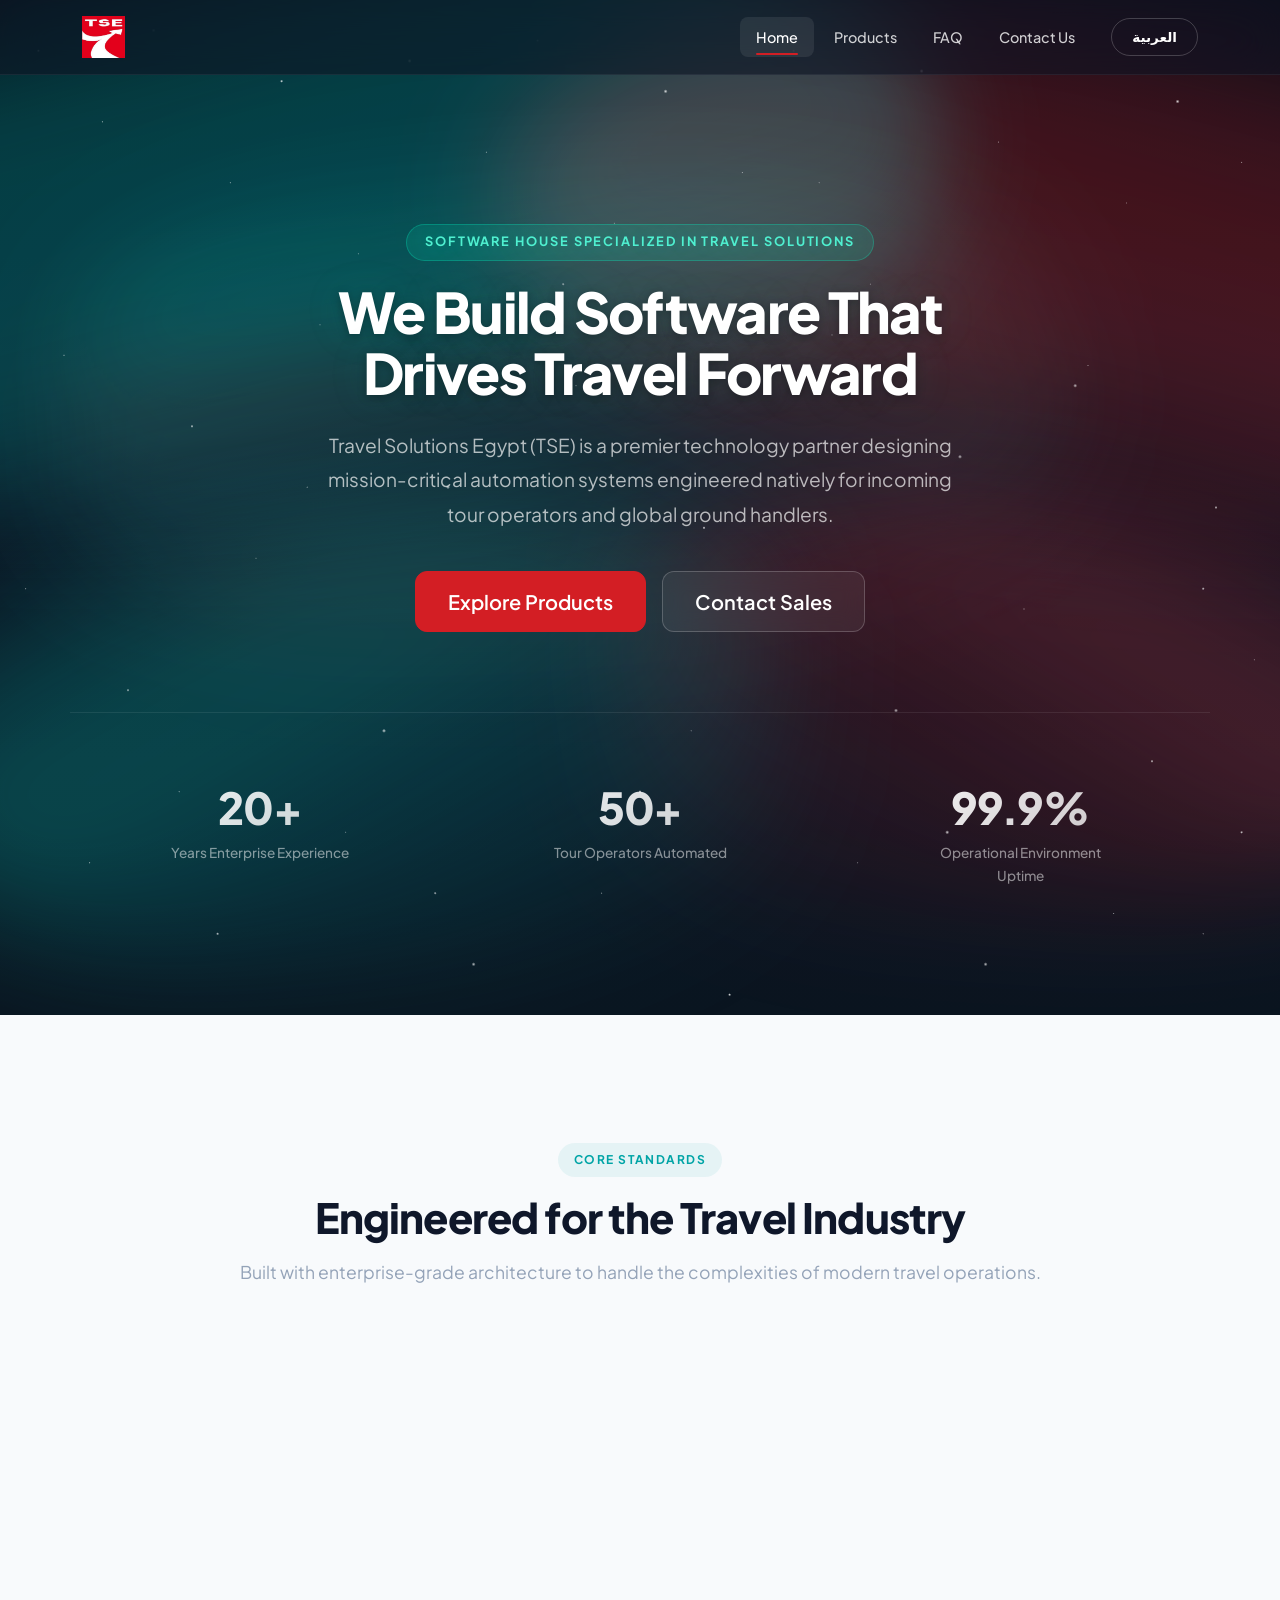
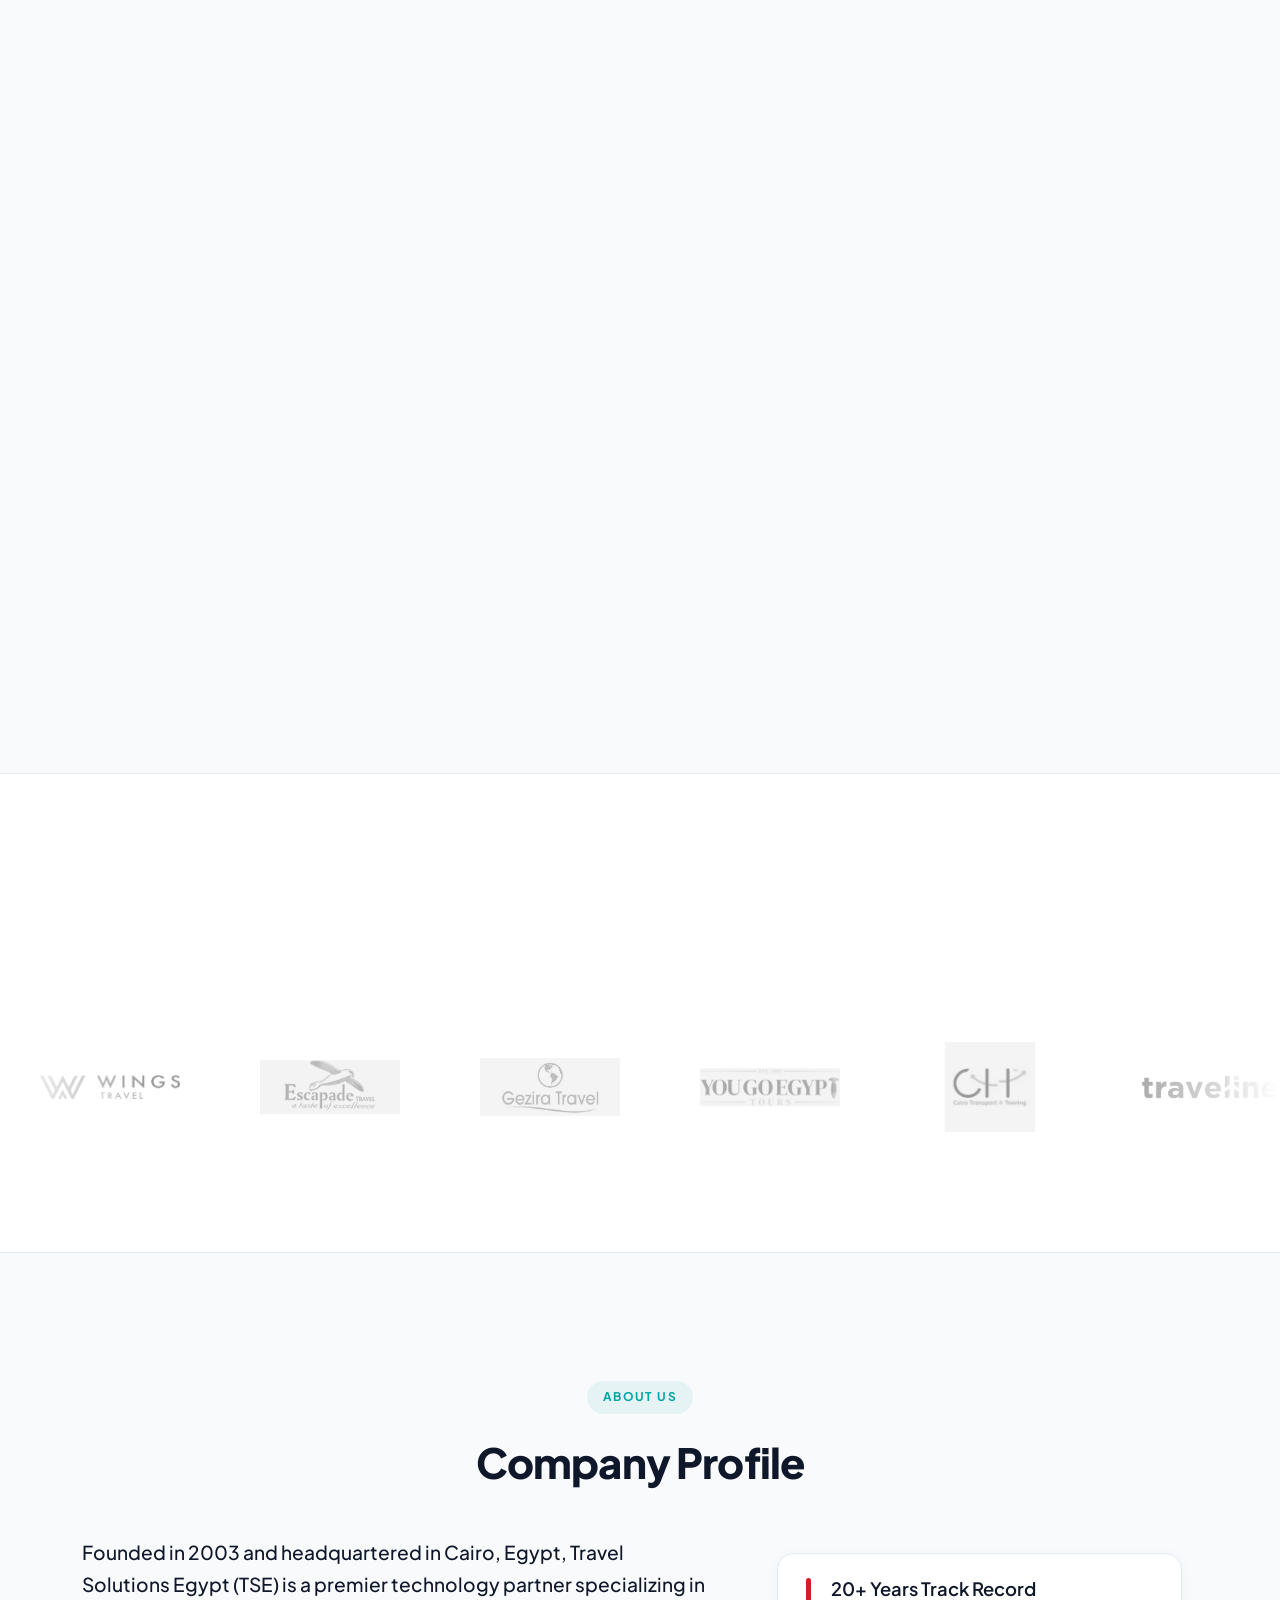
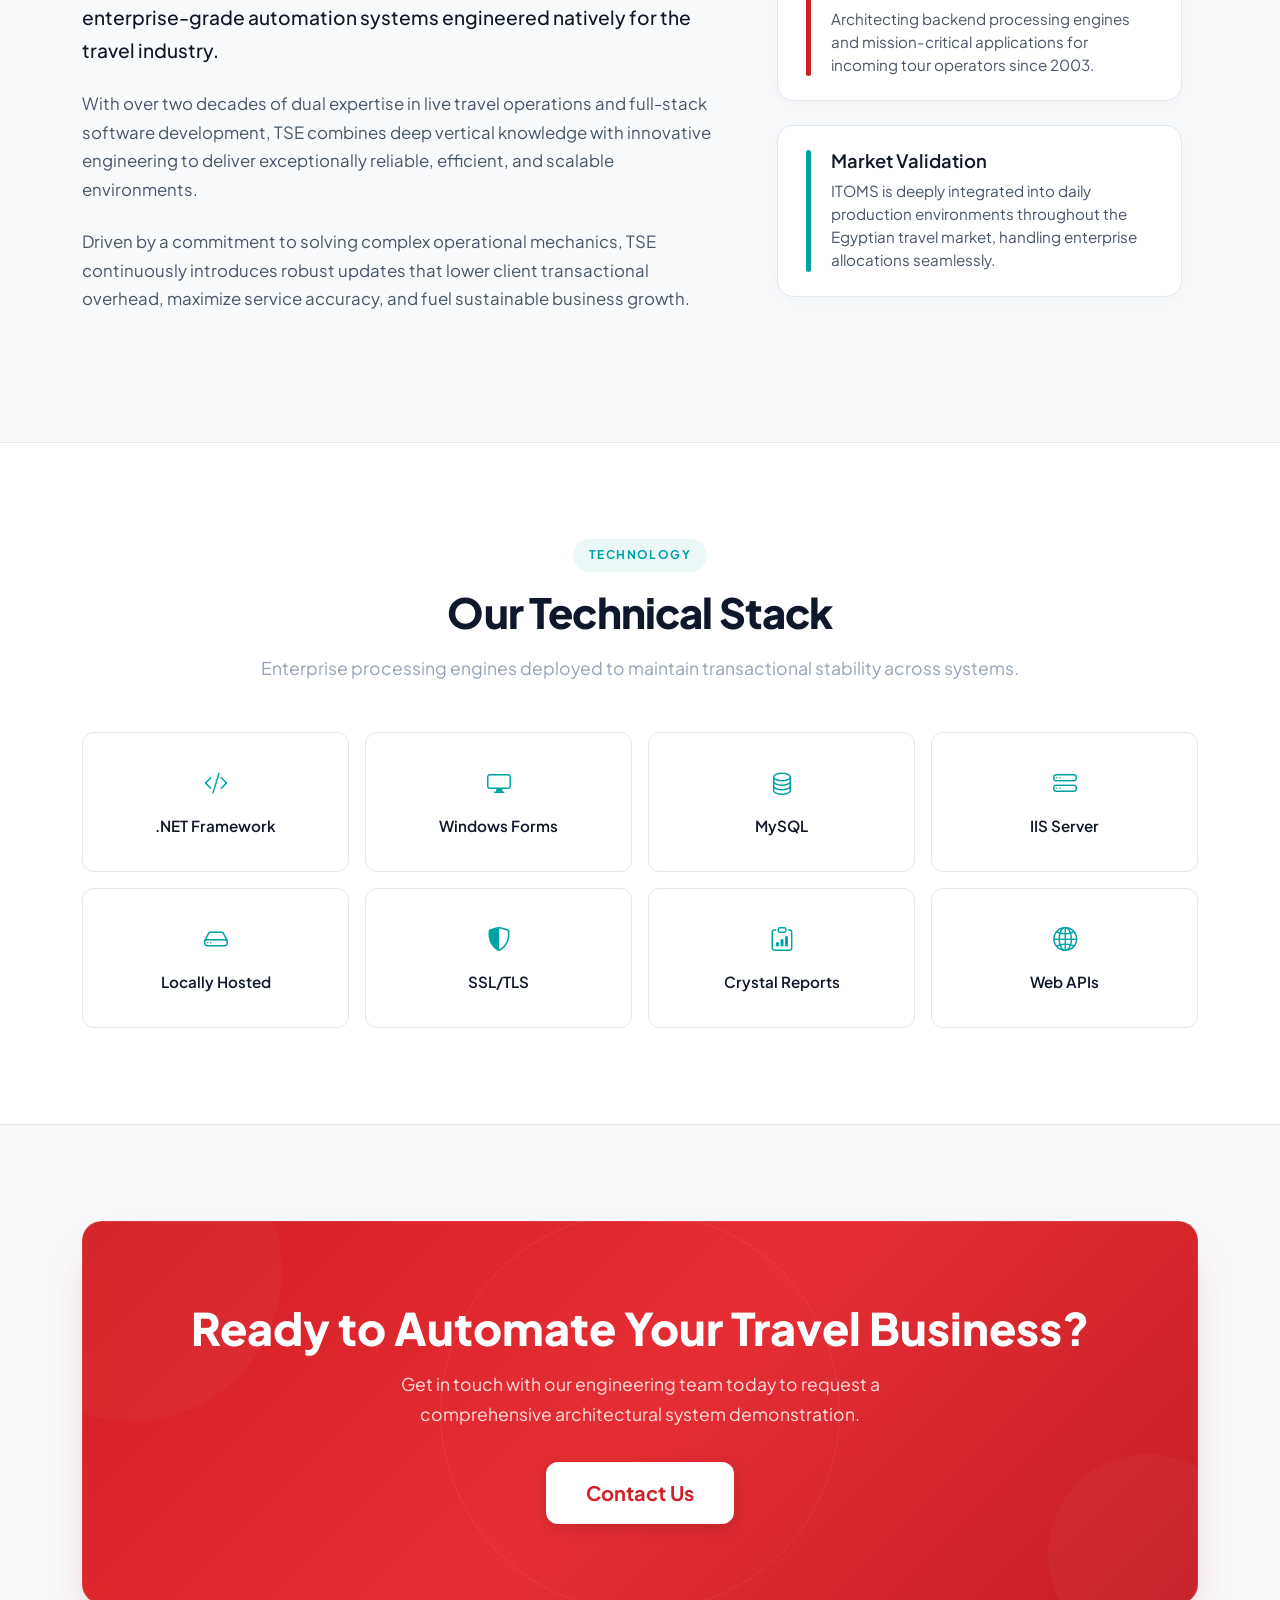
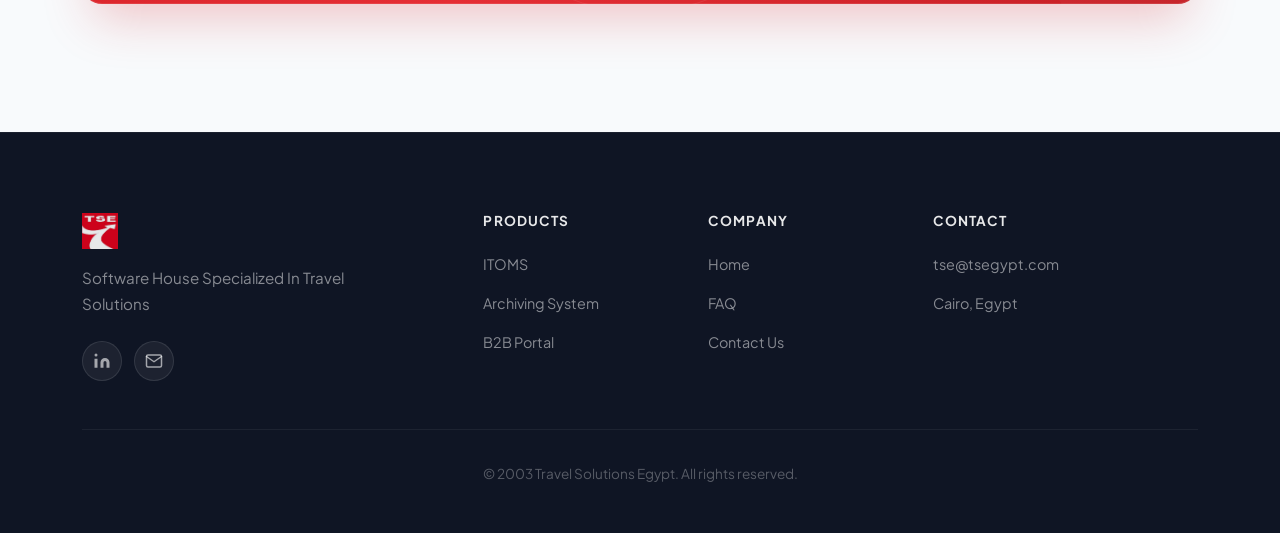
==== index.html @ b95ec66a "fixed linked-in open in new tab - product link open procut section - transtale address in footer - f" ====
<!DOCTYPE html>


<html lang="en" dir="ltr" id="theme-html">

<head>
    <meta charset="UTF-8">
    <meta name="viewport" content="width=device-width, initial-scale=1.0">
    <meta name="description"
        content="Travel Solutions Egypt - Premier technology partner for tour operators and ground handlers.">
    <title>TSE | Travel Solutions Egypt</title>



    <link rel="stylesheet" href="bootstrap-5.3.8-dist/css/bootstrap.min.css" id="bootstrap-ltr">
    <link rel="stylesheet" href="bootstrap-5.3.8-dist/css/bootstrap.rtl.min.css" id="bootstrap-rtl" disabled>
    <link rel="stylesheet" href="https://cdn.jsdelivr.net/npm/bootstrap-icons@1.10.5/font/bootstrap-icons.css">
    <link rel="stylesheet" href="style.css">
    <link rel="preconnect" href="https://fonts.googleapis.com">
    <link rel="preconnect" href="https://fonts.gstatic.com" crossorigin>
    <script>
        (function () {
            const savedLang = localStorage.getItem('selectedLang') || 'en';
            if (savedLang === 'ar') {
                // 1. Set document attributes immediately
                document.documentElement.setAttribute('lang', 'ar');
                document.documentElement.setAttribute('dir', 'rtl');
                document.documentElement.classList.add('lang-loading');

                // 2. Disable LTR and enable RTL CSS immediately before layout builds
                const ltrCss = document.getElementById('bootstrap-ltr');
                const rtlCss = document.getElementById('bootstrap-rtl');
                if (ltrCss) ltrCss.setAttribute('disabled', 'true');
                if (rtlCss) rtlCss.removeAttribute('disabled');
            }
        })();
    </script>

    <style>
        .lang-loading body {
            opacity: 0 !important;
            visibility: hidden !important;
            transition: none !important;
        }
    </style>
</head>

<body>
    <!-- ========================================== -->
    <!--  HERO SECTION                                -->
    <!-- ========================================== -->
    <header class="blended-hero-zone">
        <!-- Animated Background Elements -->
        <div class="hero-bg-elements">
            <div class="hero-orb orb-1"></div>
            <div class="hero-orb orb-2"></div>
            <div class="hero-orb orb-3"></div>
            <div class="hero-orb orb-4"></div>
            <div class="hero-orb orb-5"></div>
            <div class="hero-grid-overlay"></div>
        </div>

        <!-- Glass Navigation -->
        <nav class="navbar navbar-expand-lg navbar-dark navbar-glass fixed-top" id="main-nav">
            <div class="container">
                <a class="navbar-brand py-0" href="index.html" target="_self">
                    <img src="images/TSE-Logo.png" alt="Travel Solutions Egypt" class="navbar-logo">
                </a>
                <button class="navbar-toggler border-0" type="button" data-bs-toggle="collapse"
                    data-bs-target="#navbarNav" aria-label="Toggle navigation">
                    <span class="navbar-toggler-icon"></span>
                </button>
                <div class="collapse navbar-collapse" id="navbarNav">
                    <ul class="navbar-nav ms-auto align-items-lg-center gap-1">
                        <li class="nav-item"><a class="nav-link active" href="index.html" data-key="nav-home"
                                target="_self">Home</a></li>
                        <li class="nav-item"><a class="nav-link" href="products.html" data-key="nav-products"
                                target="_self">Products</a></li>
                        <li class="nav-item"><a class="nav-link" href="faq.html" data-key="nav-faq"
                                target="_self">FAQ</a></li>
                        <li class="nav-item"><a class="nav-link" href="contact.html" data-key="nav-contact"
                                target="_self">Contact Us</a></li>
                        <li class="nav-item ms-lg-3">
                            <button class="lang-toggle-btn" id="lang-toggler" aria-label="Toggle language">
                                <span class="lang-toggle-text" data-key="toggleBtn">العربية</span>
                            </button>
                        </li>
                    </ul>
                </div>
            </div>
        </nav>

        <!-- Main Hero Content -->
        <div class="container mt-5 pt-5">
            <div class="row justify-content-center g-5">
                <div class="col-lg-9 col-xl-8 animate-on-scroll text-center" data-animation="fade-up">
                    <span class="hero-eyebrow" data-key="hero-subtitle">
                        Software That Powers Travel
                    </span>
                    <h1 class="hero-title" data-key="hero-title">
                        Software That Powers Travel
                    </h1>
                    <p class="hero-description mx-auto" data-key="hero-desc">
                        Travel Solutions Egypt (TSE) is a premier technology partner designing mission-critical
                        automation systems engineered natively for incoming tour operators and global ground handlers.
                    </p>
                    <div class="hero-cta-group justify-content-center">
                        <a href="products.html" class="btn btn-red-action btn-lg" data-key="hero-cta-primary">
                            <span>Explore Products</span>
                            <svg width="18" height="18" viewBox="0 0 24 24" fill="none" stroke="currentColor"
                                stroke-width="2.5" stroke-linecap="round" stroke-linejoin="round">
                                <path d="M5 12h14M12 5l7 7-7 7" />
                            </svg>
                        </a>
                        <a href="contact.html" class="btn btn-glass-secondary btn-lg" data-key="hero-cta-secondary">
                            Contact Sales
                        </a>
                    </div>
                </div>
            </div>

            <!-- Stats Row -->
            <div class="row stats-badge-container g-4 justify-content-center">
                <div class="col-md-4 col-6">
                    <div class="stat-item text-center">
                        <div class="stat-metric-number" data-count="20" data-suffix="+" data-key="stat-1-num">0</div>
                        <div class="stat-metric-label" data-key="stat-1-text">Years Enterprise Experience</div>
                    </div>
                </div>
                <div class="col-md-4 col-6">
                    <div class="stat-item text-center">
                        <div class="stat-metric-number" data-count="50" data-suffix="+" data-key="stat-2-num">0</div>
                        <div class="stat-metric-label" data-key="stat-2-text">Tour Operators Automated</div>
                    </div>
                </div>
                <div class="col-md-4 col-12">
                    <div class="stat-item text-center">
                        <div class="stat-metric-number" data-count="99.9" data-suffix="%" data-key="stat-3-num">0</div>
                        <div class="stat-metric-label" data-key="stat-3-text">Operational Environment Uptime</div>
                    </div>
                </div>
            </div>
        </div>
    </header>

    <!-- ========================================== -->
    <!--     CORE STANDARDS / FEATURES SECTION      -->
    <!-- ========================================== -->
    <section class="section-air-padding">
        <div class="container">
            <div class="section-header text-center max-w-2xl mx-auto mb-5">
                <span class="section-eyebrow" data-key="standards-badge">Core Standards</span>
                <h2 class="section-title" data-key="standards-title">Engineered for the Travel Industry</h2>
                <p class="section-subtitle" data-key="standards-desc">
                    Built with enterprise-grade architecture to handle the complexities of
                    modern travel operations.
                </p>
            </div>

            <div class="row g-4 mt-2">
                <div class="col-lg-3 col-sm-6 animate-on-scroll" data-animation="fade-up">
                    <div class="feature-micro-card">
                        <div class="feature-icon-wrap">
                            <svg class="feature-icon" viewBox="0 0 24 24" fill="none" stroke="currentColor"
                                stroke-width="2" stroke-linecap="round" stroke-linejoin="round">
                                <polygon points="13 2 3 14 12 14 11 22 21 10 12 10 13 2" />
                            </svg>
                        </div>
                        <h4 class="feature-title" data-key="feat-1-title">High Performance</h4>
                        <p class="feature-desc" data-key="feat-1-desc">Optimized algorithms ensuring rapid database
                            response times under maximum workloads.</p>
                    </div>
                </div>
                <div class="col-lg-3 col-sm-6 animate-on-scroll" data-animation="fade-up"
                    style="transition-delay: 100ms;">
                    <div class="feature-micro-card">
                        <div class="feature-icon-wrap">
                            <svg class="feature-icon" viewBox="0 0 24 24" fill="none" stroke="currentColor"
                                stroke-width="2" stroke-linecap="round" stroke-linejoin="round">
                                <path d="M12 22s8-4 8-10V5l-8-3-8 3v7c0 6 8 10 8 10z" />
                            </svg>
                        </div>
                        <h4 class="feature-title" data-key="feat-2-title">Secure by Design</h4>
                        <p class="feature-desc" data-key="feat-2-desc">Multi-tier encryption methodologies securing
                            internal inventory access controls.</p>
                    </div>
                </div>
                <div class="col-lg-3 col-sm-6 animate-on-scroll" data-animation="fade-up"
                    style="transition-delay: 200ms;">
                    <div class="feature-micro-card">
                        <div class="feature-icon-wrap">
                            <svg class="feature-icon" viewBox="0 0 24 24" fill="none" stroke="currentColor"
                                stroke-width="2" stroke-linecap="round" stroke-linejoin="round">
                                <circle cx="12" cy="12" r="10" />
                                <line x1="2" y1="12" x2="22" y2="12" />
                                <path
                                    d="M12 2a15.3 15.3 0 0 1 4 10 15.3 15.3 0 0 1-4 10 15.3 15.3 0 0 1-4-10 15.3 15.3 0 0 1 4-10z" />
                            </svg>
                        </div>
                        <h4 class="feature-title" data-key="feat-3-title">Multi-Currency</h4>
                        <p class="feature-desc" data-key="feat-3-desc">Seamless ledger adjustments managing foreign
                            currency differentials effortlessly.</p>
                    </div>
                </div>
                <div class="col-lg-3 col-sm-6 animate-on-scroll" data-animation="fade-up"
                    style="transition-delay: 300ms;">
                    <div class="feature-micro-card">
                        <div class="feature-icon-wrap">
                            <div class="tech-icon feature-icon">
                                <i class="bi bi-clipboard-data"></i>
                            </div>
                        </div>
                        <h4 class="feature-title" data-key="feat-4-title">Research & Analytics</h4>
                        <p class="feature-desc" data-key="feat-4-desc">Data analysis reports that illuminate past,
                            present, and future business dynamics.</p>
                    </div>
                </div>
            </div>
        </div>
    </section>

    <!-- ========================================== -->
    <!--  BENTO GRID SHOWCASE SECTION               -->
    <!-- ========================================== -->
    <section class="pb-5 mb-5">
        <div class="container">
            <div class="bento-grid animate-on-scroll" data-animation="fade-up">
                <div class="bento-card bento-main">
                    <div class="bento-content">
                        <img src="images/ITOMS-Logo.png" alt="ITOMS Logo" class="bento-logo">
                        <h3 class="bento-title" data-key="itoms-title">Built for Dynamic Tour Operators</h3>
                        <p class="bento-desc" data-key="itoms-desc">
                            Our primary ERP suite automates booking requests, client manifest handling, hotel
                            allotments, and field guide distributions within one single application ecosystem.
                        </p>
                        <a href="products.html" class="btn btn-red-action" data-key="itoms-btn">
                            <span>Explore ITOMS Platform</span>
                            <svg width="16" height="16" viewBox="0 0 24 24" fill="none" stroke="currentColor"
                                stroke-width="2.5" stroke-linecap="round" stroke-linejoin="round">
                                <path d="M5 12h14M12 5l7 7-7 7" />
                            </svg>
                        </a>
                    </div>
                    <div class="bento-visual">
                        <div class="bento-image"
                            style="background-image: url('Images/Gemini_Generated_Image_chg9z0chg9z0chg9.png')"></div>
                        <div class="bento-image-overlay"></div>
                    </div>
                </div>
                <div class="bento-card bento-side bento-side-top">
                    <div class="bento-mini-icon">
                        <svg viewBox="0 0 24 24" fill="none" stroke="currentColor" stroke-width="2"
                            stroke-linecap="round" stroke-linejoin="round">
                            <rect x="3" y="3" width="18" height="18" rx="2" ry="2" />
                            <line x1="3" y1="9" x2="21" y2="9" />
                            <line x1="9" y1="21" x2="9" y2="9" />
                        </svg>
                    </div>
                    <h4 class="bento-mini-title" data-key="itoms-sub-1">Modular Architecture</h4>
                    <p class="bento-mini-desc" data-key="itoms-sub-1-desc">Deploy only the modules your operation needs.
                        Scale effortlessly as you
                        grow.</p>
                </div>
                <div class="bento-card bento-side bento-side-bottom">
                    <div class="bento-mini-icon">
                        <svg viewBox="0 0 24 24" fill="none" stroke="currentColor" stroke-width="2"
                            stroke-linecap="round" stroke-linejoin="round">
                            <polyline points="22 12 18 12 15 21 9 3 6 12 2 12" />
                        </svg>
                    </div>
                    <h4 class="bento-mini-title" data-key="itoms-sub-2">Real-time Analytics</h4>
                    <p class="bento-mini-desc" data-key="itoms-sub-2-desc">Live dashboards tracking bookings, revenue,
                        and operational metrics.</p>
                </div>
            </div>
        </div>
    </section>

    <!-- ========================================== -->
    <!--       CLIENT LOGO TICKER SECTION           -->
    <!-- ========================================== -->
    <section class="client-section">
        <div class="container mb-5 text-center animate-on-scroll" data-animation="fade-up">
            <span class="section-eyebrow" data-key="customers-subtitle">Trusted Architecture</span>
            <h2 class="section-title" data-key="customers-title">Our Customers</h2>
        </div>

        <div class="brand-ticker-ribbon">
            <div class="ticker-fade ticker-fade-left"></div>
            <div class="ticker-fade ticker-fade-right"></div>
            <div class="logo-slider-track">
                <!-- Set 1 -->
                <div class="logo-slide"><a href="https://wingsgroup.travel/" target="_blank" rel="noopener"><img
                            src="images/Wings.png" alt="Wings" class="client-logo" loading="lazy"></a></div>
                <div class="logo-slide"><a href="https://www.escapadetravel.com.eg/" target="_blank" rel="noopener"><img
                            src="images/Escapade.png" alt="Escapade" class="client-logo" loading="lazy"></a></div>
                <div class="logo-slide"><a href="https://geziratravel.com/" target="_blank" rel="noopener"><img
                            src="images/Gezira.jpg" alt="Gezira" class="client-logo" loading="lazy"></a></div>
                <div class="logo-slide"><a href="https://yougoegypt.com/" target="_blank" rel="noopener"><img
                            src="images/YouGo.png" alt="YouGo" class="client-logo" loading="lazy"></a></div>
                <div class="logo-slide"><a href="https://cttegypt.com/mini-package" target="_blank" rel="noopener"><img
                            src="images/CTT.jpg" alt="CTT" class="client-logo" loading="lazy"></a></div>
                <div class="logo-slide"><a href="https://traveline-egypt.com/" target="_blank" rel="noopener"><img
                            src="images/Traveline.png" alt="Traveline" class="client-logo" loading="lazy"></a></div>
                <div class="logo-slide"><a href="https://www.brightstartoursworld.com/" target="_blank"
                        rel="noopener"><img src="images/BrightStar.png" alt="Bright Star" class="client-logo"
                            loading="lazy"></a></div>
                <div class="logo-slide"><a href="https://blueskygroup.net/" target="_blank" rel="noopener"><img
                            src="images/BlueSky.jpg" alt="Blue Sky" class="client-logo" loading="lazy"></a></div>
                <!-- Set 2 (Duplicate for infinite loop) -->
                <div class="logo-slide"><a href="https://wingsgroup.travel/" target="_blank" rel="noopener"><img
                            src="images/Wings.png" alt="Wings" class="client-logo" loading="lazy"></a></div>
                <div class="logo-slide"><a href="https://www.escapadetravel.com.eg/" target="_blank" rel="noopener"><img
                            src="images/Escapade.png" alt="Escapade" class="client-logo" loading="lazy"></a></div>
                <div class="logo-slide"><a href="https://geziratravel.com/" target="_blank" rel="noopener"><img
                            src="images/Gezira.jpg" alt="Gezira" class="client-logo" loading="lazy"></a></div>
                <div class="logo-slide"><a href="https://yougoegypt.com/" target="_blank" rel="noopener"><img
                            src="images/YouGo.png" alt="YouGo" class="client-logo" loading="lazy"></a></div>
                <div class="logo-slide"><a href="https://cttegypt.com/mini-package" target="_blank" rel="noopener"><img
                            src="images/CTT.jpg" alt="CTT" class="client-logo" loading="lazy"></a></div>
                <div class="logo-slide"><a href="https://traveline-egypt.com/" target="_blank" rel="noopener"><img
                            src="images/Traveline.png" alt="Traveline" class="client-logo" loading="lazy"></a></div>
                <div class="logo-slide"><a href="https://www.brightstartoursworld.com/" target="_blank"
                        rel="noopener"><img src="images/BrightStar.png" alt="Bright Star" class="client-logo"
                            loading="lazy"></a></div>
                <div class="logo-slide"><a href="https://blueskygroup.net/" target="_blank" rel="noopener"><img
                            src="images/BlueSky.jpg" alt="Blue Sky" class="client-logo" loading="lazy"></a></div>
            </div>
        </div>
    </section>

    <!-- ========================================== -->
    <!--      About Section              -->
    <!-- ========================================== -->
    <section class="about-us-section section-air-padding">
        <div class="container">

            <div class="row mb-5 animate-on-scroll" data-animation="fade-up" text-center>
                <div class="col-lg-12 text-lg-center text-center">
                    <span class="section-eyebrow" data-key="about-eyebrow">About Us</span>
                    <h2 class="section-title mt-2 mb-0" data-key="about-title-main">Company Profile</h2>
                </div>
            </div>

            <div class="row g-5 align-items-center">

                <div class="col-lg-7 animate-on-scroll" data-animation="fade-right">
                    <div class="about-narrative">
                        <p class="about-lead mb-4" data-key="about-desc-p1">
                            Founded in 2003 and headquartered in Cairo, Egypt, Travel Solutions Egypt (TSE) is a premier
                            technology partner specializing in enterprise-grade automation systems engineered natively
                            for the travel industry.
                        </p>
                        <p class="about-text mb-4" data-key="about-desc-p2">
                            With over two decades of dual expertise in live travel operations and full-stack software
                            development, TSE combines deep vertical knowledge with innovative engineering to deliver
                            exceptionally reliable, efficient, and scalable environments.
                        </p>
                        <p class="about-text mb-0" data-key="about-desc-p4">
                            Driven by a commitement to solving complex operational mechanics, TSE continuously
                            introduces robust updates that lower client transactional overhead, maximize service
                            accuracy, and fuel sustainable business growth.
                        </p>
                    </div>
                </div>

                <div class="col-lg-5 animate-on-scroll" data-animation="fade-left">
                    <div class="about-visual-panel">

                        <div class="about-pill-card mb-4">
                            <div class="pill-accent accent-red"></div>
                            <div class="pill-body">
                                <h4 data-key="about-pill-1-title">20+ Years Track Record</h4>
                                <p data-key="about-pill-1-desc">Architecting backend processing engines and
                                    mission-critical applications for incoming tour operators since 2003.</p>
                            </div>
                        </div>

                        <div class="about-pill-card">
                            <div class="pill-accent accent-teal"></div>
                            <div class="pill-body">
                                <h4 data-key="about-pill-2-title">Market Validation</h4>
                                <p data-key="about-pill-2-desc">ITOMS is deeply integrated into daily production
                                    environments throughout the Egyptian travel market, handling enterprise allocations
                                    seamlessly.</p>
                            </div>
                        </div>

                    </div>
                </div>

            </div>
        </div>
    </section>

    <!-- ========================================== -->
    <!--      TECH STACK GRID SECTION               -->
    <!-- ========================================== -->
    <section class="tech-stack-showcase">
        <div class="container text-center">
            <div class="row justify-content-between align-items-end g-4 mb-5">
                <div class="col-lg-12 animate-on-scroll" data-animation="fade-right">
                    <span class="section-eyebrow" data-key="tech-eyebrow">Technology</span>
                    <h2 class="section-title mb-2" data-key="tech-title-main">Our Technical Stack</h2>
                    <p class="section-subtitle mb-0" data-key="tech-desc-main">Enterprise processing engines deployed to
                        maintain transactional stability across systems.</p>
                </div>
            </div>

            <div class="tech-grid-wrapper">
                <div class="tech-stack-cell">
                    <div class="tech-icon">
                        <i class="bi bi-code-slash"></i>
                    </div>
                    <span data-key="tech-cell-1">.NET Framework</span>
                </div>
                <div class="tech-stack-cell">
                    <div class="tech-icon">
                        <i class="bi bi-display"></i>
                    </div>
                    <span data-key="tech-cell-2">Windows Forms</span>
                </div>
                <div class="tech-stack-cell">
                    <div class="tech-icon">
                        <i class="bi bi-database"></i>
                    </div>
                    <span data-key="tech-cell-3">MySQL</span>
                </div>
                <div class="tech-stack-cell">
                    <div class="tech-icon">
                        <i class="bi bi-hdd-stack"></i>
                    </div>
                    <span data-key="tech-cell-4">IIS Server</span>
                </div>
                <div class="tech-stack-cell">
                    <div class="tech-icon">
                        <i class="bi bi-hdd"></i>
                    </div>
                    <span data-key="tech-cell-5">Locally Hosted</span>
                </div>
                <div class="tech-stack-cell">
                    <div class="tech-icon">
                        <i class="bi bi-shield-shaded"></i>
                    </div>
                    <span data-key="tech-cell-6">SSL/TLS</span>
                </div>
                <div class="tech-stack-cell">
                    <div class="tech-icon">
                        <i class="bi bi-clipboard-data"></i>
                    </div>
                    <span data-key="tech-cell-7">Crystal Reports</span>
                </div>
                <div class="tech-stack-cell">
                    <div class="tech-icon">
                        <i class="bi bi-globe2"></i>
                    </div>
                    <span data-key="tech-cell-8">Web APIs</span>
                </div>
            </div>
        </div>
    </section>

    <!-- ========================================== -->
    <!--      CALL-TO-ACTION BANNER                  -->
    <!-- ========================================== -->
    <section class="bottom-cta-banner-container">
        <div class="container">
            <div class="solid-red-banner animate-on-scroll" data-animation="scale-up">
                <div class="cta-decoration cta-dot-1"></div>
                <div class="cta-decoration cta-dot-2"></div>
                <div class="cta-decoration cta-ring"></div>
                <h2 class="cta-title" data-key="cta-title">Ready to Automate Your Travel Business?</h2>
                <p class="cta-desc" data-key="cta-desc">
                    Get in touch with our engineering deployment teams today to request a comprehensive architectural
                    system demonstration.
                </p>
                <a href="contact.html" class="btn btn-light btn-lg cta-btn" data-key="cta-btn">
                    <span>Contact Us</span>
                    <svg width="18" height="18" viewBox="0 0 24 24" fill="none" stroke="currentColor" stroke-width="2.5"
                        stroke-linecap="round" stroke-linejoin="round">
                        <path d="M5 12h14M12 5l7 7-7 7" />
                    </svg>
                </a>
            </div>
        </div>
    </section>

    <!-- ========================================== -->
    <!--                 FOOTER                       -->
    <!-- ========================================== -->
    <footer class="site-footer">
        <div class="container">
            <div class="footer-grid">
                <div class="footer-brand">
                    <img src="images/TSE-Logo.png" alt="Travel Solutions Egypt" class="footer-logo">
                    <p class="footer-tagline" data-key="hero-subtitle">Software House Specialized In Travel Solutions
                    </p>
                    <div class="footer-social">
                        <a href="https://www.linkedin.com/company/travel-solutions-egypt" aria-label="LinkedIn"
                            class="social-link" target="_blank" rel="noopener noreferrer">
                            <svg viewBox="0 0 24 24" fill="currentColor">
                                <path
                                    d="M16 8a6 6 0 0 1 6 6v7h-4v-7a2 2 0 0 0-2-2 2 2 0 0 0-2 2v7h-4v-7a6 6 0 0 1 6-6z" />
                                <rect x="2" y="9" width="4" height="12" />
                                <circle cx="4" cy="4" r="2" />
                            </svg>
                        </a>

                        <a href="mailto:tse@tsegypt.com" aria-label="Email" class="social-link">
                            <svg viewBox="0 0 24 24" fill="none" stroke="currentColor" stroke-width="2"
                                stroke-linecap="round" stroke-linejoin="round">
                                <path d="M4 4h16c1.1 0 2 .9 2 2v12c0 1.1-.9 2-2 2H4c-1.1 0-2-.9-2-2V6c0-1.1.9-2 2-2z" />
                                <polyline points="22,6 12,13 2,6" />
                            </svg>
                        </a>
                    </div>
                </div>
                <div class="footer-links">
                    <h4 class="footer-heading" data-key="footer-products">Products</h4>
                    <ul>
                        <li><a href="products.html#itoms" data-key="footer-itoms">ITOMS</a></li>
                        <li><a href="products.html#archiving" data-key="footer-Archiving-System">Archiving System</a>
                        </li>
                        <li><a href="products.html#b2b" data-key="footer-B2B-Portal">B2B Portal</a></li>
                    </ul>
                </div>
                <div class="footer-links">
                    <h4 class="footer-heading" data-key="footer-company">Company</h4>
                    <ul>
                        <li><a href="index.html" data-key="nav-home">Home</a></li>
                        <li><a href="faq.html" data-key="nav-faq">FAQ</a></li>
                        <li><a href="contact.html" data-key="nav-contact">Contact Us</a></li>
                    </ul>
                </div>
                <div class="footer-links">
                    <h4 class="footer-heading" data-key="footer-contact">Contact</h4>
                    <ul>
                        <li><a href="mailto:tse@tsegypt.com">tse@tsegypt.com</a></li>
                        <li><span data-key="footer-address">Cairo, Egypt</span></li>
                    </ul>
                </div>
            </div>
            <div class="footer-bottom">
                <p data-key="footer-text">&copy; 2003 Travel Solutions Egypt. All rights reserved.</p>
            </div>
        </div>
    </footer>

    <!-- Back to Top Button -->
    <button id="back-to-top" class="back-to-top" aria-label="Back to top">
        <svg width="20" height="20" viewBox="0 0 24 24" fill="none" stroke="currentColor" stroke-width="2.5"
            stroke-linecap="round" stroke-linejoin="round">
            <path d="M18 15l-6-6-6 6" />
        </svg>
    </button>

    <script src="bootstrap-5.3.8-dist/js/bootstrap.bundle.min.js"></script>
    <script src="translations.js"></script>
    <script src="script.js"></script>
</body>

</html>
---- style.css ----
/* ========================================== */
/* TSE DESIGN SYSTEM v3.0                     */
/* ========================================== */
@import url('https://fonts.googleapis.com/css2?family=Plus+Jakarta+Sans:wght@300;400;500;600;700;800&display=swap');
@import url('https://fonts.googleapis.com/css2?family=Noto+Sans:ital,wght@0,100..900;1,100..900&display=swap');
@import url('https://fonts.googleapis.com/css2?family=Noto+Sans+Arabic:wght@300;400;500;600;700;800&display=swap');

:root {
    --canvas-dark-indigo: #0F1524;
    --canvas-emerald-glow: #044E44;
    --brand-red: #D31E24;
    --brand-red-hover: #B51419;
    --brand-red-light: rgba(211, 30, 36, 0.1);
    --itoms-teal: #00A4A6;
    --itoms-teal-light: rgba(0, 164, 166, 0.08);
    --itoms-teal-glow: rgba(0, 164, 166, 0.25);
    --light-bg: #F8FAFC;
    --light-card: #FFFFFF;
    --light-border: #E2E8F0;
    --light-border-subtle: rgba(226, 232, 240, 0.6);
    --text-heading: #0F172A;
    --text-body: #475569;
    --text-muted: #94A3B8;
    --text-white: #FFFFFF;
    --space-xs: 0.5rem;
    --space-sm: 1rem;
    --space-md: 2rem;
    --space-lg: 4rem;
    --space-xl: 6rem;
    --space-2xl: 8rem;
    --ease-out-expo: cubic-bezier(0.16, 1, 0.3, 1);
    --ease-out-quart: cubic-bezier(0.165, 0.84, 0.44, 1);
    --duration-fast: 0.2s;
    --duration-normal: 0.4s;
    --duration-slow: 0.8s;
    --shadow-sm: 0 1px 2px 0 rgba(0, 0, 0, 0.05);
    --shadow-md: 0 4px 6px -1px rgba(0, 0, 0, 0.1), 0 2px 4px -1px rgba(0, 0, 0, 0.06);
    --shadow-lg: 0 10px 15px -3px rgba(0, 0, 0, 0.1), 0 4px 6px -2px rgba(0, 0, 0, 0.05);
    --shadow-xl: 0 20px 25px -5px rgba(0, 0, 0, 0.1), 0 10px 10px -5px rgba(0, 0, 0, 0.04);
    --shadow-glow-red: 0 0 40px rgba(211, 30, 36, 0.15);
    --shadow-glow-teal: 0 0 30px rgba(0, 164, 166, 0.12);
    --radius-sm: 8px;
    --radius-md: 12px;
    --radius-lg: 16px;
    --radius-xl: 20px;
    --radius-full: 9999px;
}

*,
*::before,
*::after {
    box-sizing: border-box;
}

html {
    scroll-behavior: smooth;
    -webkit-font-smoothing: antialiased;
    -moz-osx-font-smoothing: grayscale;
}

body {
    font-family: 'Plus Jakarta Sans', system-ui, -apple-system, sans-serif !important;
    background-color: var(--light-bg);
    color: var(--text-body);
    line-height: 1.7;
    overflow-x: hidden;
}

::selection {
    background: var(--itoms-teal);
    color: white;
}

::-webkit-scrollbar {
    width: 8px;
}

::-webkit-scrollbar-track {
    background: var(--light-bg);
}

::-webkit-scrollbar-thumb {
    background: var(--light-border);
    border-radius: var(--radius-full);
}

::-webkit-scrollbar-thumb:hover {
    background: var(--text-muted);
}

/* ========================================== */
/* HERO SECTION - AURORA BOREALIS             */
/* ========================================== */
.blended-hero-zone {
    position: relative;
    background: linear-gradient(180deg, #060a14 0%, #080d18 25%, #0a111f 50%, #0c1422 75%, #0a1520 100%);
    color: var(--text-white);
    padding: 8rem 0 8rem 0 !important;
    overflow: hidden;
    min-height: 100vh;
    display: flex;
    align-items: center;
}

.blended-hero-zone .container {
    position: relative;
    z-index: 10;
}

/* Aurora Background Layers */
.hero-bg-elements {
    position: absolute;
    inset: 0;
    pointer-events: none;
    overflow: hidden;
    z-index: 1;
}

/* Aurora Curtain 1 - Teal/Cyan (left sweep) */
.hero-orb {
    position: absolute;
    border-radius: 50%;
    filter: blur(100px);
    opacity: 0.6;
}

.orb-1 {
    width: 1200px;
    height: 600px;
    background: linear-gradient(165deg,
            transparent 0%,
            rgba(0, 164, 166, 0.15) 15%,
            rgba(0, 200, 190, 0.45) 30%,
            rgba(0, 164, 166, 0.55) 45%,
            rgba(0, 220, 210, 0.4) 60%,
            rgba(0, 164, 166, 0.2) 75%,
            transparent 100%);
    top: -8%;
    left: -20%;
    border-radius: 60% 40% 70% 30%;
    filter: blur(45px);
    animation: auroraWave1 16s ease-in-out infinite;
    transform-origin: center;
    mix-blend-mode: screen;
}

/* Aurora Curtain 2 - Red/Brand (right sweep) */
.orb-2 {
    width: 1100px;
    height: 550px;
    background: linear-gradient(195deg,
            transparent 0%,
            rgba(211, 30, 36, 0.1) 10%,
            rgba(230, 50, 60, 0.35) 25%,
            rgba(211, 30, 36, 0.5) 40%,
            rgba(255, 60, 70, 0.4) 55%,
            rgba(211, 30, 36, 0.25) 70%,
            transparent 100%);
    top: 0%;
    right: -25%;
    border-radius: 40% 60% 30% 70%;
    filter: blur(50px);
    animation: auroraWave2 18s ease-in-out infinite;
    animation-delay: -3s;
    transform-origin: center;
    mix-blend-mode: screen;
}

/* Aurora Curtain 3 - Teal + Red blend (center arch) */
.orb-3 {
    width: 1000px;
    height: 500px;
    background: linear-gradient(175deg,
            transparent 0%,
            rgba(0, 164, 166, 0.2) 15%,
            rgba(0, 200, 180, 0.35) 30%,
            rgba(211, 30, 36, 0.25) 45%,
            rgba(0, 164, 166, 0.3) 60%,
            rgba(230, 50, 60, 0.15) 75%,
            transparent 100%);
    top: 15%;
    left: 5%;
    border-radius: 50% 50% 60% 40%;
    filter: blur(55px);
    animation: auroraWave3 20s ease-in-out infinite;
    animation-delay: -7s;
    transform-origin: center;
    mix-blend-mode: screen;
}

/* Aurora Curtain 4 - Teal glow (lower left) */
.orb-4 {
    width: 900px;
    height: 450px;
    background: linear-gradient(150deg,
            transparent 0%,
            rgba(0, 180, 170, 0.3) 20%,
            rgba(0, 220, 200, 0.45) 40%,
            rgba(0, 164, 166, 0.35) 60%,
            transparent 100%);
    bottom: 5%;
    left: -10%;
    border-radius: 70% 30% 50% 50%;
    filter: blur(60px);
    animation: auroraWave4 14s ease-in-out infinite;
    animation-delay: -5s;
    transform-origin: center;
    mix-blend-mode: screen;
}

/* Aurora Curtain 5 - Red glow (lower right) */
.orb-5 {
    width: 850px;
    height: 400px;
    background: linear-gradient(210deg,
            transparent 0%,
            rgba(211, 30, 36, 0.2) 15%,
            rgba(255, 70, 80, 0.4) 35%,
            rgba(211, 30, 36, 0.3) 55%,
            transparent 100%);
    bottom: 10%;
    right: -15%;
    border-radius: 30% 70% 60% 40%;
    filter: blur(55px);
    animation: auroraWave5 17s ease-in-out infinite;
    animation-delay: -10s;
    transform-origin: center;
    mix-blend-mode: screen;
}

/* Aurora Wave Animations */
@keyframes auroraWave1 {

    0%,
    100% {
        transform: translateX(0) translateY(0) scale(1) rotate(-5deg) skewX(5deg);
        opacity: 0.6;
    }

    15% {
        transform: translateX(80px) translateY(-25px) scale(1.06) rotate(-2deg) skewX(8deg);
        opacity: 0.8;
    }

    30% {
        transform: translateX(-40px) translateY(35px) scale(0.94) rotate(-8deg) skewX(3deg);
        opacity: 0.65;
    }

    50% {
        transform: translateX(50px) translateY(-15px) scale(1.03) rotate(-4deg) skewX(6deg);
        opacity: 0.75;
    }

    70% {
        transform: translateX(-25px) translateY(20px) scale(0.97) rotate(-6deg) skewX(4deg);
        opacity: 0.6;
    }

    85% {
        transform: translateX(35px) translateY(-10px) scale(1.01) rotate(-3deg) skewX(7deg);
        opacity: 0.7;
    }
}

@keyframes auroraWave2 {

    0%,
    100% {
        transform: translateX(0) translateY(0) scale(1) rotate(5deg) skewX(-5deg);
        opacity: 0.55;
    }

    20% {
        transform: translateX(-60px) translateY(30px) scale(1.1) rotate(2deg) skewX(-8deg);
        opacity: 0.75;
    }

    40% {
        transform: translateX(35px) translateY(-20px) scale(0.93) rotate(8deg) skewX(-3deg);
        opacity: 0.6;
    }

    60% {
        transform: translateX(-45px) translateY(15px) scale(1.05) rotate(4deg) skewX(-6deg);
        opacity: 0.7;
    }

    80% {
        transform: translateX(25px) translateY(-5px) scale(0.98) rotate(6deg) skewX(-4deg);
        opacity: 0.55;
    }
}

@keyframes auroraWave3 {

    0%,
    100% {
        transform: translateX(0) translateY(0) scale(1) rotate(-2deg);
        opacity: 0.5;
    }

    15% {
        transform: translateX(50px) translateY(-35px) scale(1.12) rotate(2deg);
        opacity: 0.7;
    }

    30% {
        transform: translateX(-30px) translateY(25px) scale(0.9) rotate(-5deg);
        opacity: 0.55;
    }

    45% {
        transform: translateX(65px) translateY(-15px) scale(1.06) rotate(1deg);
        opacity: 0.65;
    }

    60% {
        transform: translateX(-20px) translateY(30px) scale(0.95) rotate(-3deg);
        opacity: 0.5;
    }

    75% {
        transform: translateX(40px) translateY(-20px) scale(1.03) rotate(0deg);
        opacity: 0.6;
    }

    90% {
        transform: translateX(-10px) translateY(10px) scale(0.98) rotate(-2deg);
        opacity: 0.52;
    }
}

@keyframes auroraWave4 {

    0%,
    100% {
        transform: translateX(0) translateY(0) scale(1) rotate(3deg) skewX(-3deg);
        opacity: 0.45;
    }

    25% {
        transform: translateX(-40px) translateY(-20px) scale(1.08) rotate(6deg) skewX(-6deg);
        opacity: 0.65;
    }

    50% {
        transform: translateX(30px) translateY(15px) scale(0.95) rotate(1deg) skewX(-2deg);
        opacity: 0.5;
    }

    75% {
        transform: translateX(-20px) translateY(-10px) scale(1.04) rotate(4deg) skewX(-5deg);
        opacity: 0.6;
    }
}

@keyframes auroraWave5 {

    0%,
    100% {
        transform: translateX(0) translateY(0) scale(1) rotate(-4deg) skewX(4deg);
        opacity: 0.4;
    }

    20% {
        transform: translateX(45px) translateY(20px) scale(1.06) rotate(-1deg) skewX(7deg);
        opacity: 0.6;
    }

    40% {
        transform: translateX(-25px) translateY(-15px) scale(0.94) rotate(-6deg) skewX(2deg);
        opacity: 0.45;
    }

    60% {
        transform: translateX(35px) translateY(10px) scale(1.02) rotate(-3deg) skewX(5deg);
        opacity: 0.55;
    }

    80% {
        transform: translateX(-15px) translateY(-5px) scale(0.97) rotate(-5deg) skewX(3deg);
        opacity: 0.42;
    }
}

/* Stars overlay - many more stars */
.hero-grid-overlay {
    position: absolute;
    inset: 0;
    background-image:
        /* Row 1 */
        radial-gradient(1.5px 1.5px at 3% 5%, rgba(255, 255, 255, 0.9), transparent),
        radial-gradient(1px 1px at 8% 12%, rgba(255, 255, 255, 0.6), transparent),
        radial-gradient(2px 2px at 12% 3%, rgba(255, 255, 255, 0.8), transparent),
        radial-gradient(1px 1px at 18% 18%, rgba(255, 255, 255, 0.5), transparent),
        radial-gradient(1.5px 1.5px at 22% 8%, rgba(255, 255, 255, 0.9), transparent),
        radial-gradient(1px 1px at 28% 25%, rgba(255, 255, 255, 0.4), transparent),
        radial-gradient(2px 2px at 32% 6%, rgba(255, 255, 255, 0.7), transparent),
        radial-gradient(1px 1px at 38% 15%, rgba(255, 255, 255, 0.5), transparent),
        radial-gradient(1.5px 1.5px at 42% 4%, rgba(255, 255, 255, 0.9), transparent),
        radial-gradient(1px 1px at 48% 22%, rgba(255, 255, 255, 0.4), transparent),
        radial-gradient(2px 2px at 52% 9%, rgba(255, 255, 255, 0.8), transparent),
        radial-gradient(1px 1px at 58% 17%, rgba(255, 255, 255, 0.5), transparent),
        radial-gradient(1.5px 1.5px at 62% 5%, rgba(255, 255, 255, 0.9), transparent),
        radial-gradient(1px 1px at 68% 28%, rgba(255, 255, 255, 0.4), transparent),
        radial-gradient(2px 2px at 72% 7%, rgba(255, 255, 255, 0.7), transparent),
        radial-gradient(1px 1px at 78% 14%, rgba(255, 255, 255, 0.5), transparent),
        radial-gradient(1.5px 1.5px at 82% 3%, rgba(255, 255, 255, 0.9), transparent),
        radial-gradient(1px 1px at 88% 20%, rgba(255, 255, 255, 0.4), transparent),
        radial-gradient(2px 2px at 92% 10%, rgba(255, 255, 255, 0.8), transparent),
        radial-gradient(1px 1px at 97% 16%, rgba(255, 255, 255, 0.5), transparent),
        /* Row 2 */
        radial-gradient(1px 1px at 5% 35%, rgba(255, 255, 255, 0.6), transparent),
        radial-gradient(1.5px 1.5px at 15% 42%, rgba(255, 255, 255, 0.8), transparent),
        radial-gradient(1px 1px at 25% 32%, rgba(255, 255, 255, 0.4), transparent),
        radial-gradient(2px 2px at 35% 48%, rgba(255, 255, 255, 0.7), transparent),
        radial-gradient(1px 1px at 45% 38%, rgba(255, 255, 255, 0.5), transparent),
        radial-gradient(1.5px 1.5px at 55% 52%, rgba(255, 255, 255, 0.9), transparent),
        radial-gradient(1px 1px at 65% 33%, rgba(255, 255, 255, 0.4), transparent),
        radial-gradient(2px 2px at 75% 45%, rgba(255, 255, 255, 0.7), transparent),
        radial-gradient(1px 1px at 85% 36%, rgba(255, 255, 255, 0.5), transparent),
        radial-gradient(1.5px 1.5px at 95% 50%, rgba(255, 255, 255, 0.8), transparent),
        /* Row 3 */
        radial-gradient(1px 1px at 2% 58%, rgba(255, 255, 255, 0.5), transparent),
        radial-gradient(1.5px 1.5px at 10% 68%, rgba(255, 255, 255, 0.7), transparent),
        radial-gradient(1px 1px at 20% 55%, rgba(255, 255, 255, 0.4), transparent),
        radial-gradient(2px 2px at 30% 72%, rgba(255, 255, 255, 0.8), transparent),
        radial-gradient(1px 1px at 40% 62%, rgba(255, 255, 255, 0.5), transparent),
        radial-gradient(1.5px 1.5px at 50% 78%, rgba(255, 255, 255, 0.9), transparent),
        radial-gradient(1px 1px at 60% 58%, rgba(255, 255, 255, 0.4), transparent),
        radial-gradient(2px 2px at 70% 70%, rgba(255, 255, 255, 0.7), transparent),
        radial-gradient(1px 1px at 80% 60%, rgba(255, 255, 255, 0.5), transparent),
        radial-gradient(1.5px 1.5px at 90% 75%, rgba(255, 255, 255, 0.8), transparent),
        radial-gradient(1px 1px at 98% 65%, rgba(255, 255, 255, 0.4), transparent),
        /* Row 4 */
        radial-gradient(1px 1px at 7% 85%, rgba(255, 255, 255, 0.6), transparent),
        radial-gradient(1.5px 1.5px at 17% 92%, rgba(255, 255, 255, 0.8), transparent),
        radial-gradient(1px 1px at 27% 82%, rgba(255, 255, 255, 0.4), transparent),
        radial-gradient(2px 2px at 37% 95%, rgba(255, 255, 255, 0.7), transparent),
        radial-gradient(1px 1px at 47% 88%, rgba(255, 255, 255, 0.5), transparent),
        radial-gradient(1.5px 1.5px at 57% 98%, rgba(255, 255, 255, 0.9), transparent),
        radial-gradient(1px 1px at 67% 85%, rgba(255, 255, 255, 0.4), transparent),
        radial-gradient(2px 2px at 77% 95%, rgba(255, 255, 255, 0.7), transparent),
        radial-gradient(1px 1px at 87% 90%, rgba(255, 255, 255, 0.5), transparent),
        radial-gradient(1.5px 1.5px at 97% 82%, rgba(255, 255, 255, 0.8), transparent),
        /* Extra scattered */
        radial-gradient(1px 1px at 14% 78%, rgba(255, 255, 255, 0.5), transparent),
        radial-gradient(1.5px 1.5px at 34% 88%, rgba(255, 255, 255, 0.7), transparent),
        radial-gradient(1px 1px at 54% 72%, rgba(255, 255, 255, 0.4), transparent),
        radial-gradient(2px 2px at 74% 82%, rgba(255, 255, 255, 0.8), transparent),
        radial-gradient(1px 1px at 94% 92%, rgba(255, 255, 255, 0.5), transparent),
        radial-gradient(1.5px 1.5px at 44% 28%, rgba(255, 255, 255, 0.6), transparent),
        radial-gradient(1px 1px at 64% 18%, rgba(255, 255, 255, 0.4), transparent),
        radial-gradient(2px 2px at 84% 38%, rgba(255, 255, 255, 0.7), transparent),
        radial-gradient(1px 1px at 24% 48%, rgba(255, 255, 255, 0.5), transparent),
        radial-gradient(1.5px 1.5px at 94% 58%, rgba(255, 255, 255, 0.8), transparent);
    background-size: 100% 100%;
    animation: starsTwinkle 5s ease-in-out infinite alternate;
}

@keyframes starsTwinkle {
    0% {
        opacity: 0.35;
    }

    100% {
        opacity: 0.95;
    }
}

/* Navigation */
.navbar-glass {
    border-bottom: 1px solid rgba(255, 255, 255, 0.06);
    background: rgba(15, 21, 36, 0.6) !important;
    backdrop-filter: blur(24px) saturate(1.2);
    padding: 1rem 0 !important;
    transition: all var(--duration-normal) var(--ease-out-quart);
}

.navbar-glass.scrolled {
    background: rgba(15, 21, 36, 0.9) !important;
    padding: 0.75rem 0 !important;
    box-shadow: 0 4px 30px rgba(0, 0, 0, 0.2);
}

.navbar-logo {
    height: 42px;
    transition: all var(--duration-fast) ease;
}

.navbar-glass.scrolled .navbar-logo {
    height: 36px;
}

.nav-link {
    font-weight: 500;
    font-size: 0.9rem;
    padding: 0.5rem 1rem !important;
    border-radius: var(--radius-sm);
    transition: all var(--duration-fast) ease;
    position: relative;
    color: rgba(255, 255, 255, 0.8) !important;
}

.nav-link:hover,
.nav-link.active {
    color: white !important;
    background: rgba(255, 255, 255, 0.08);
}

.nav-link.active::after {
    content: '';
    position: absolute;
    bottom: 2px;
    left: 1rem;
    right: 1rem;
    height: 2px;
    background: var(--brand-red);
    border-radius: var(--radius-full);
}

.lang-toggle-btn {
    background: transparent;
    border: 1px solid rgba(255, 255, 255, 0.2);
    border-radius: var(--radius-full);
    padding: 0.4rem 1.25rem;
    color: white;
    font-weight: 600;
    font-size: 0.85rem;
    cursor: pointer;
    transition: all var(--duration-fast) ease;
    position: relative;
    overflow: hidden;
}

.lang-toggle-btn:hover {
    border-color: rgba(255, 255, 255, 0.5);
    background: rgba(255, 255, 255, 0.1);
}

.lang-toggle-btn:active {
    transform: scale(0.95);
}

/* Hero Typography - Centered */
.hero-eyebrow {
    display: inline-block;
    text-transform: uppercase;
    font-size: 0.8rem;
    font-weight: 700;
    letter-spacing: 0.15em;
    color: #4ff0d0;
    margin-bottom: 1.25rem;
    padding: 0.4rem 1.1rem;
    background: rgba(0, 255, 200, 0.12);
    border: 1px solid rgba(0, 255, 200, 0.25);
    border-radius: var(--radius-full);
    text-shadow: 0 0 20px rgba(0, 255, 200, 0.3);
}

.hero-title {
    font-size: clamp(2.8rem, 6vw, 3.5rem);
    font-weight: 800;
    line-height: 1.1;
    letter-spacing: -0.03em;
    margin-bottom: 1.5rem;
    color: white;
    text-shadow: 0 0 40px rgba(0, 200, 180, 0.15), 0 2px 10px rgba(0, 0, 0, 0.3);
}

.hero-description {
    font-size: 1.2rem;
    line-height: 1.8;
    opacity: 0.8;
    max-width: 640px;
    margin-bottom: 2.5rem;
    margin-left: auto;
    margin-right: auto;
    color: rgba(255, 255, 255, 0.85);
}

.hero-cta-group {
    display: flex;
    flex-wrap: wrap;
    gap: 1rem;
    justify-content: center;
}

/* Buttons */
.btn-red-action {
    background: var(--brand-red) !important;
    color: white !important;
    border: 1px solid var(--brand-red) !important;
    font-weight: 600;
    padding: 0.9rem 2rem !important;
    border-radius: var(--radius-md) !important;
    transition: all var(--duration-fast) ease !important;
    display: inline-flex !important;
    align-items: center;
    gap: 0.5rem;
    position: relative;
    overflow: hidden;
}

.btn-red-action::before {
    content: '';
    position: absolute;
    inset: 0;
    background: linear-gradient(90deg, transparent, rgba(255, 255, 255, 0.2), transparent);
    transform: translateX(-100%);
    transition: transform 0.6s ease;
}

.btn-red-action:hover {
    background: var(--brand-red-hover) !important;
    transform: translateY(-2px);
    box-shadow: 0 10px 30px rgba(211, 30, 36, 0.35);
}

.btn-red-action:hover::before {
    transform: translateX(100%);
}

.btn-red-action svg {
    transition: transform var(--duration-fast) ease;
}

.btn-red-action:hover svg {
    transform: translateX(3px);
}

.btn-glass-secondary {
    background: rgba(255, 255, 255, 0.06) !important;
    color: white !important;
    border: 1px solid rgba(255, 255, 255, 0.2) !important;
    font-weight: 600;
    padding: 0.9rem 2rem !important;
    border-radius: var(--radius-md) !important;
    transition: all var(--duration-fast) ease !important;
    backdrop-filter: blur(10px);
}

.btn-glass-secondary:hover {
    background: rgba(255, 255, 255, 0.12) !important;
    border-color: rgba(255, 255, 255, 0.4) !important;
    transform: translateY(-2px);
}

/* ========================================== */
/* HERO DASHBOARD MOCKUP                      */
/* ========================================== */
.dashboard-mockup-wrap {
    position: relative;
    width: 100%;
    max-width: 520px;
    margin: 0 auto;
    padding: 1rem;
    perspective: 1200px;
}

.dashboard-device {
    position: relative;
    transform: rotateX(4deg) rotateY(-6deg);
    transition: transform 0.8s var(--ease-out-quart);
    animation: deviceFloat 7s ease-in-out infinite;
}

.dashboard-mockup-wrap:hover .dashboard-device {
    transform: rotateX(0deg) rotateY(0deg);
    animation: none;
}

@keyframes deviceFloat {

    0%,
    100% {
        transform: rotateX(4deg) rotateY(-6deg) translateY(0);
    }

    50% {
        transform: rotateX(4deg) rotateY(-6deg) translateY(-6px);
    }
}

/* Browser Chrome */
.dashboard-browser {
    background: rgba(22, 33, 62, 0.85);
    border: 1px solid rgba(255, 255, 255, 0.08);
    border-radius: 16px;
    overflow: hidden;
    backdrop-filter: blur(20px);
    box-shadow:
        0 25px 50px -12px rgba(0, 0, 0, 0.5),
        0 0 0 1px rgba(255, 255, 255, 0.04) inset,
        0 0 80px rgba(0, 164, 166, 0.08);
}

.browser-header {
    display: flex;
    align-items: center;
    gap: 0.75rem;
    padding: 0.6rem 1rem;
    background: rgba(255, 255, 255, 0.03);
    border-bottom: 1px solid rgba(255, 255, 255, 0.05);
}

.browser-dots {
    display: flex;
    gap: 0.4rem;
}

.b-dot {
    width: 8px;
    height: 8px;
    border-radius: 50%;
}

.b-dot.red {
    background: #ff5f56;
}

.b-dot.yellow {
    background: #ffbd2e;
}

.b-dot.green {
    background: #27c93f;
}

.browser-url {
    display: flex;
    align-items: center;
    gap: 0.4rem;
    background: rgba(255, 255, 255, 0.05);
    padding: 0.25rem 0.75rem;
    border-radius: 6px;
    font-size: 0.7rem;
    color: rgba(255, 255, 255, 0.4);
    font-family: 'SF Mono', monospace;
}

.browser-url svg {
    color: rgba(255, 255, 255, 0.3);
    width: 10px;
    height: 10px;
}

.browser-spacer {
    flex: 1;
}

/* Dashboard Content */
.dashboard-content {
    padding: 1.25rem;
}

/* Top Bar */
.dash-topbar {
    display: flex;
    justify-content: space-between;
    align-items: center;
    margin-bottom: 1.25rem;
}

.dash-brand {
    display: flex;
    align-items: center;
    gap: 0.4rem;
    font-size: 0.8rem;
}

.dash-logo {
    color: var(--itoms-teal);
    font-weight: 800;
    letter-spacing: 0.05em;
}

.dash-divider {
    color: rgba(255, 255, 255, 0.2);
}

.dash-page {
    color: rgba(255, 255, 255, 0.5);
}

.dash-user {
    display: flex;
    align-items: center;
    gap: 0.5rem;
}

.user-avatar {
    width: 28px;
    height: 28px;
    border-radius: 50%;
    background: linear-gradient(135deg, var(--itoms-teal), var(--brand-red));
    display: flex;
    align-items: center;
    justify-content: center;
    font-size: 0.65rem;
    font-weight: 700;
    color: white;
}

/* Stats Cards */
.dash-stats-row {
    display: grid;
    grid-template-columns: repeat(3, 1fr);
    gap: 0.75rem;
    margin-bottom: 1rem;
}

.dash-stat-card {
    background: rgba(255, 255, 255, 0.04);
    border: 1px solid rgba(255, 255, 255, 0.06);
    border-radius: 10px;
    padding: 0.875rem;
    transition: all 0.3s ease;
}

.dash-stat-card:hover {
    background: rgba(255, 255, 255, 0.07);
    border-color: rgba(0, 164, 166, 0.2);
    transform: translateY(-2px);
}

.stat-label {
    font-size: 0.6rem;
    color: rgba(255, 255, 255, 0.35);
    font-weight: 600;
    letter-spacing: 0.08em;
    margin-bottom: 0.4rem;
}

.stat-value {
    font-size: 1.25rem;
    font-weight: 700;
    color: white;
    line-height: 1;
    margin-bottom: 0.4rem;
}

.stat-change {
    font-size: 0.65rem;
    font-weight: 600;
    display: inline-flex;
    align-items: center;
    gap: 0.2rem;
}

.stat-change.up {
    color: #4ade80;
}

.stat-change.up::before {
    content: '↑';
    font-size: 0.7rem;
}

/* Chart */
.dash-chart-card {
    background: rgba(255, 255, 255, 0.03);
    border: 1px solid rgba(255, 255, 255, 0.05);
    border-radius: 10px;
    padding: 1rem;
    margin-bottom: 1rem;
    height: 100px;
    display: flex;
    align-items: flex-end;
    justify-content: space-between;
    gap: 0.4rem;
}

.chart-bars {
    display: flex;
    align-items: flex-end;
    justify-content: space-between;
    gap: 0.35rem;
    width: 100%;
    height: 100%;
}

.c-bar {
    flex: 1;
    background: linear-gradient(to top, rgba(0, 164, 166, 0.6), rgba(0, 164, 166, 0.2));
    border-radius: 3px 3px 0 0;
    min-height: 8px;
    transition: all 0.4s ease;
    animation: barGrow 1.5s ease-out forwards;
    opacity: 0;
    transform-origin: bottom;
}

.c-bar:nth-child(1) {
    animation-delay: 0.8s;
}

.c-bar:nth-child(2) {
    animation-delay: 0.9s;
}

.c-bar:nth-child(3) {
    animation-delay: 1.0s;
}

.c-bar:nth-child(4) {
    animation-delay: 1.1s;
}

.c-bar:nth-child(5) {
    animation-delay: 1.2s;
}

.c-bar:nth-child(6) {
    animation-delay: 1.3s;
}

.c-bar:nth-child(7) {
    animation-delay: 1.4s;
}

.c-bar:nth-child(8) {
    animation-delay: 1.5s;
}

.c-bar:nth-child(9) {
    animation-delay: 1.6s;
}

.c-bar:nth-child(10) {
    animation-delay: 1.7s;
}

.c-bar:nth-child(11) {
    animation-delay: 1.8s;
}

.c-bar:nth-child(12) {
    animation-delay: 1.9s;
}

@keyframes barGrow {
    from {
        opacity: 0;
        transform: scaleY(0);
    }

    to {
        opacity: 1;
        transform: scaleY(1);
    }
}

/* Activity List */
.dash-activity {
    display: flex;
    flex-direction: column;
    gap: 0.6rem;
}

.activity-item {
    display: flex;
    align-items: center;
    gap: 0.6rem;
    padding: 0.5rem 0.75rem;
    background: rgba(255, 255, 255, 0.02);
    border-radius: 8px;
    border: 1px solid rgba(255, 255, 255, 0.03);
    transition: all 0.3s ease;
    opacity: 0;
    animation: slideInRight 0.6s ease forwards;
}

.activity-item:nth-child(1) {
    animation-delay: 1.2s;
}

.activity-item:nth-child(2) {
    animation-delay: 1.5s;
}

.activity-item:nth-child(3) {
    animation-delay: 1.8s;
}

@keyframes slideInRight {
    from {
        opacity: 0;
        transform: translateX(-15px);
    }

    to {
        opacity: 1;
        transform: translateX(0);
    }
}

.activity-item:hover {
    background: rgba(255, 255, 255, 0.05);
    border-color: rgba(0, 164, 166, 0.15);
}

.activity-dot {
    width: 6px;
    height: 6px;
    border-radius: 50%;
    background: var(--itoms-teal);
    flex-shrink: 0;
}

.activity-text {
    flex: 1;
    display: flex;
    align-items: center;
    gap: 0.3rem;
    font-size: 0.75rem;
    overflow: hidden;
}

.act-client {
    color: rgba(255, 255, 255, 0.8);
    font-weight: 600;
    white-space: nowrap;
}

.act-sep {
    color: rgba(255, 255, 255, 0.25);
}

.act-action {
    color: rgba(255, 255, 255, 0.45);
    white-space: nowrap;
    overflow: hidden;
    text-overflow: ellipsis;
}

.act-time {
    font-size: 0.65rem;
    color: rgba(255, 255, 255, 0.3);
    font-weight: 500;
    flex-shrink: 0;
}

/* Floating Cards */
.float-card {
    position: absolute;
    background: rgba(22, 33, 62, 0.9);
    border: 1px solid rgba(255, 255, 255, 0.1);
    border-radius: 12px;
    padding: 0.75rem 1rem;
    backdrop-filter: blur(16px);
    display: flex;
    align-items: center;
    gap: 0.75rem;
    box-shadow: 0 10px 30px rgba(0, 0, 0, 0.3);
    z-index: 10;
    opacity: 0;
    animation: floatCardIn 0.6s ease forwards;
}

.float-notify {
    top: -15px;
    inset-inline-end: -20px;
    /* Automatically maps to right in LTR, left in RTL */
    border-inline-start: 3px solid #4ade80;
    /* right: -20px;
    animation-delay: 2.2s;
    border-left: 3px solid #4ade80; */
}

.float-uptime {
    bottom: 20px;
    inset-inline-start: -25px;
    border-inline-start: 3px solid var(--itoms-teal);
    /* left: -25px;
    animation-delay: 2.6s;
    border-left: 3px solid var(--itoms-teal); */
}

@keyframes floatCardIn {
    from {
        opacity: 0;
        transform: translateY(10px) scale(0.95);
    }

    to {
        opacity: 1;
        transform: translateY(0) scale(1);
    }
}

.float-icon {
    width: 32px;
    height: 32px;
    border-radius: 8px;
    background: rgba(74, 222, 128, 0.15);
    color: #4ade80;
    display: flex;
    align-items: center;
    justify-content: center;
    flex-shrink: 0;
}

.float-uptime .float-icon {
    background: rgba(0, 164, 166, 0.15);
    color: var(--itoms-teal);
}

.float-body {
    display: flex;
    flex-direction: column;
    gap: 0.1rem;
}

.float-label {
    font-size: 0.6rem;
    color: rgba(255, 255, 255, 0.4);
    font-weight: 600;
    letter-spacing: 0.05em;
}

.float-value {
    font-size: 0.9rem;
    font-weight: 700;
    color: white;
}

/* Device Glow */
.device-glow {
    position: absolute;
    inset: -30px;
    background: radial-gradient(ellipse at center, rgba(0, 164, 166, 0.12) 0%, transparent 70%);
    z-index: -1;
    pointer-events: none;
    border-radius: 40px;
    animation: glowPulse 5s ease-in-out infinite;
}

@keyframes glowPulse {

    0%,
    100% {
        opacity: 0.5;
        transform: scale(1);
    }

    50% {
        opacity: 0.8;
        transform: scale(1.03);
    }
}

/* Stats */
.stats-badge-container {
    border-top: 1px solid rgba(255, 255, 255, 0.08);
    padding-top: 3rem;
    margin-top: 5rem;
}

.stat-item {
    text-align: center;
}

.stat-item .stat-metric-label {
    max-width: 200px;
    margin-left: auto;
    margin-right: auto;
}

.stat-metric-number {
    font-size: 2.75rem;
    font-weight: 800;
    color: white;
    letter-spacing: -0.03em;
    line-height: 1;
    background: linear-gradient(135deg, white 0%, rgba(255, 255, 255, 0.7) 100%);
    -webkit-background-clip: text;
    -webkit-text-fill-color: transparent;
    background-clip: text;
}

.stat-metric-label {
    font-size: 0.85rem;
    color: rgba(255, 255, 255, 0.5);
    margin-top: 0.75rem;
    font-weight: 500;
}

/* ========================================== */
/* BACK TO TOP BUTTON                         */
/* ========================================== */
.back-to-top {
    position: fixed;
    bottom: 2rem;
    right: 2rem;
    width: 48px;
    height: 48px;
    border-radius: var(--radius-full);
    background: var(--light-card);
    border: 1px solid var(--light-border);
    color: var(--text-heading);
    display: flex;
    align-items: center;
    justify-content: center;
    cursor: pointer;
    opacity: 0;
    transform: translateY(20px);
    transition: all var(--duration-fast) var(--ease-out-quart);
    box-shadow: var(--shadow-lg);
    z-index: 1000;
    pointer-events: none;
}

.back-to-top.visible {
    opacity: 1;
    transform: translateY(0);
    pointer-events: all;
}

.back-to-top:hover {
    background: var(--brand-red);
    border-color: var(--brand-red);
    color: white;
    transform: translateY(-2px);
    box-shadow: var(--shadow-glow-red);
}

html[dir="rtl"] .back-to-top {
    right: auto;
    left: 2rem;
}

/* ========================================== */
/* SECTION HEADERS                            */
/* ========================================== */
.section-air-padding {
    padding: var(--space-2xl) 0 !important;
}

.section-header {
    margin-bottom: 3.5rem;
}

.section-eyebrow {
    display: inline-block;
    text-transform: uppercase;
    font-size: 0.75rem;
    font-weight: 700;
    letter-spacing: 0.12em;
    color: var(--itoms-teal);
    margin-bottom: 1rem;
    padding: 0.4rem 1rem;
    background: var(--itoms-teal-light);
    border-radius: var(--radius-full);
}

.section-title {
    font-size: clamp(1.8rem, 3.5vw, 2.6rem);
    font-weight: 800;
    color: var(--text-heading);
    line-height: 1.2;
    letter-spacing: -0.02em;
}

.section-subtitle {
    font-size: 1.1rem;
    color: var(--text-muted);
    max-width: 100%;
    margin-top: 1rem;
}

/* ========================================== */
/* FEATURE CARDS                              */
/* ========================================== */
.feature-micro-card {
    background: var(--light-card);
    border: 1px solid var(--light-border);
    border-radius: var(--radius-lg);
    padding: 2.5rem;
    height: 100%;
    transition: all var(--duration-normal) var(--ease-out-quart);
    position: relative;
    overflow: hidden;
}

.feature-micro-card::before {
    content: '';
    position: absolute;
    inset: 0;
    border-radius: var(--radius-lg);
    padding: 1.5px;
    background: linear-gradient(135deg, var(--itoms-teal), transparent, var(--brand-red));
    -webkit-mask: linear-gradient(#fff 0 0) content-box, linear-gradient(#fff 0 0);
    -webkit-mask-composite: xor;
    mask-composite: exclude;
    opacity: 0;
    transition: opacity var(--duration-normal) ease;
}

.feature-micro-card:hover {
    transform: translateY(-6px);
    box-shadow: var(--shadow-xl), var(--shadow-glow-teal);
    border-color: transparent;
}

.feature-micro-card:hover::before {
    opacity: 0.5;
}

.feature-icon-wrap {
    width: 52px;
    height: 52px;
    background: var(--itoms-teal-light);
    border: 1px solid rgba(0, 164, 166, 0.15);
    border-radius: var(--radius-md);
    display: flex;
    align-items: center;
    justify-content: center;
    margin-bottom: 1.5rem;
    transition: all var(--duration-fast) ease;
}

.feature-micro-card:hover .feature-icon-wrap {
    background: var(--itoms-teal);
    transform: scale(1.05);
}

.feature-icon {
    width: 24px;
    height: 24px;
    color: var(--itoms-teal);
    transition: color var(--duration-fast) ease;
}

.feature-micro-card:hover .feature-icon {
    color: white;
}

.feature-title {
    font-size: 1.1rem;
    font-weight: 700;
    color: var(--text-heading);
    margin-bottom: 0.75rem;
}

.feature-desc {
    font-size: 0.9rem;
    color: var(--text-muted);
    line-height: 1.7;
    margin: 0;
}

/* ========================================== */
/* BENTO GRID                                 */
/* ========================================== */
.bento-grid {
    display: grid;
    grid-template-columns: 2fr 1fr;
    grid-template-rows: 1fr 1fr;
    gap: 1.5rem;
    min-height: 500px;
}

.bento-card {
    background: var(--light-card);
    border: 1px solid var(--light-border);
    border-radius: var(--radius-xl);
    overflow: hidden;
    transition: all var(--duration-normal) var(--ease-out-quart);
}

.bento-card:hover {
    box-shadow: var(--shadow-xl);
    border-color: var(--light-border-subtle);
}

.bento-main {
    grid-row: 1 / 3;
    display: grid;
    grid-template-columns: 1fr 1fr;
    padding: 0;
}

.bento-content {
    padding: 3rem;
    display: flex;
    flex-direction: column;
    justify-content: center;
}

.bento-logo {
    max-height: 44px;
    width: auto;
    object-fit: contain;
    margin-bottom: 1.5rem;
    opacity: 0.8;
}

.bento-title {
    font-size: 1.75rem;
    font-weight: 800;
    color: var(--text-heading);
    line-height: 1.3;
    margin-bottom: 1rem;
}

.bento-desc {
    color: var(--text-muted);
    line-height: 1.7;
    margin-bottom: 2rem;
}

.bento-visual {
    position: relative;
    overflow: hidden;
    min-height: 100%;
}

.bento-image {
    position: absolute;
    inset: 0;
    opacity: 0.8;
    background-size: cover;
    background-position: center;
    transition: transform var(--duration-slow) var(--ease-out-quart);
}

.bento-main:hover .bento-image {
    transform: scale(1.05);
}

.bento-image-overlay {
    position: absolute;
    inset: 0;
    background: linear-gradient(to right, var(--light-card) 0%, transparent 40%);
}

.bento-side {
    padding: 2rem;
    display: flex;
    flex-direction: column;
    justify-content: center;
    position: relative;
    overflow: hidden;
}

.bento-side::after {
    content: '';
    position: absolute;
    top: -50%;
    right: -50%;
    width: 200%;
    height: 200%;
    background: radial-gradient(circle, var(--itoms-teal-light) 0%, transparent 70%);
    opacity: 0;
    transition: opacity var(--duration-normal) ease;
}

.bento-side:hover::after {
    opacity: 1;
}

.bento-side-top {
    border-bottom: none;
}

.bento-mini-icon {
    width: 44px;
    height: 44px;
    background: var(--itoms-teal-light);
    border-radius: var(--radius-md);
    display: flex;
    align-items: center;
    justify-content: center;
    margin-bottom: 1.25rem;
    position: relative;
    z-index: 1;
}

.bento-mini-icon svg {
    width: 22px;
    height: 22px;
    color: var(--itoms-teal);
}

.bento-mini-title {
    font-size: 1.1rem;
    font-weight: 700;
    color: var(--text-heading);
    margin-bottom: 0.5rem;
    position: relative;
    z-index: 1;
}

.bento-mini-desc {
    font-size: 0.875rem;
    color: var(--text-muted);
    line-height: 1.6;
    margin: 0;
    position: relative;
    z-index: 1;
}

/* ========================================== */
/* CLIENT TICKER                              */
/* ========================================== */
.client-section {
    padding: 5rem 0;
    background: white;
    border-top: 1px solid var(--light-border);
    border-bottom: 1px solid var(--light-border);
}

.brand-ticker-ribbon {
    position: relative;
    overflow: hidden;
    padding: 2.5rem 0;
}

.ticker-fade {
    position: absolute;
    top: 0;
    bottom: 0;
    width: 150px;
    z-index: 2;
    pointer-events: none;
}

.ticker-fade-left {
    left: 0;
    background: linear-gradient(to right, white, transparent);
}

.ticker-fade-right {
    right: 0;
    background: linear-gradient(to left, white, transparent);
}

.logo-slider-track {
    display: flex;
    width: max-content;
    animation: scrollLinearTicker 40s linear infinite;
}

.logo-slider-track:hover,
html[dir="rtl"] .logo-slider-track:hover {
    animation-play-state: paused;
}

.logo-slide {
    width: 220px;
    display: flex;
    justify-content: center;
    align-items: center;
    flex-shrink: 0;
}

.logo-slide a {
    display: flex;
    align-items: center;
    justify-content: center;
    width: 100%;
    height: 100%;
    text-decoration: none;
    padding: 0 1.5rem;
}

.client-logo {
    width: 140px;
    height: 90px;
    object-fit: contain;
    filter: grayscale(100%) contrast(0.8);
    opacity: 0.45;
    transition: all 0.4s ease;
    will-change: filter, opacity, transform;
}

.logo-slide:hover .client-logo {
    filter: grayscale(0%) contrast(1);
    opacity: 1;
    transform: scale(1.1);
}

@keyframes scrollLinearTicker {
    0% {
        transform: translateX(0);
    }

    100% {
        transform: translateX(-50%);
    }
}

/* ========================================== */
/* COMPANY PROFILE STYLING                    */
/* ========================================== */
.about-us-section {
    position: relative;
    overflow: hidden;
}

.about-narrative .about-lead {
    font-size: 1.2rem;
    font-weight: 500;
    line-weight: 1.6;
    color: var(--text-heading);
}

.about-narrative .about-text {
    font-size: 1.05rem;
    line-height: 1.7;
    color: var(--text-body);
}

/* Side Card Layout Container */
.about-visual-panel {
    padding: 1rem;
    position: relative;
}

.about-pill-card {
    display: flex;
    background: var(--light-card, #ffffff);
    border: 1px solid var(--light-border, #E2E8F0);
    border-radius: 16px;
    padding: 1.5rem 1.75rem;
    box-shadow: 0 4px 20px rgba(15, 21, 36, 0.03);
    transition: transform 0.3s ease, box-shadow 0.3s ease;
}

.about-pill-card:hover {
    transform: translateY(-4px);
    box-shadow: 0 10px 30px rgba(15, 21, 36, 0.06);
}

/* Accent Markers */
.pill-accent {
    width: 5px;
    border-radius: 4px;
    flex-shrink: 0;
    margin-right: 1.25rem;
}

/* Handle layout shift cleanly on RTL environments */
html[lang="ar"] .pill-accent {
    margin-right: 0;
    margin-left: 1.25rem;
}

.pill-accent.accent-red {
    background-color: var(--brand-red, #D31E24);
}

.pill-accent.accent-teal {
    background-color: var(--itoms-teal, #00A4A6);
}

.pill-body h4 {
    font-size: 1.15rem;
    font-weight: 600;
    color: var(--text-heading);
    margin-bottom: 0.5rem;
}

.pill-body p {
    font-size: 0.95rem;
    line-height: 1.5;
    color: var(--text-body);
    margin-bottom: 0;
}

/* Responsive adjustments */
@media (max-width: 991px) {
    .about-us-section .text-lg-start {
        text-align: center !important;
    }

    .about-visual-panel {
        margin-top: 2rem;
    }
}

/* ========================================== */
/* TECH STACK                                 */
/* ========================================== */
.tech-stack-showcase {
    background: white;
    border-top: 1px solid var(--light-border);
    border-bottom: 1px solid var(--light-border);
    padding: var(--space-xl) 0;
}

.tech-grid-wrapper {
    display: grid;
    grid-template-columns: repeat(4, 1fr);
    gap: 1rem;
}

.tech-stack-cell {
    border: 1px solid var(--light-border);
    border-radius: var(--radius-md);
    padding: 2rem 1.5rem;
    text-align: center;
    background: white;
    font-weight: 600;
    color: var(--text-heading);
    transition: all var(--duration-normal) var(--ease-out-quart);
    position: relative;
    overflow: hidden;
    display: flex;
    flex-direction: column;
    align-items: center;
    gap: 0.75rem;
}

.tech-stack-cell::before {
    content: '';
    position: absolute;
    inset: 0;
    background: linear-gradient(135deg, var(--itoms-teal-light), transparent);
    opacity: 0;
    transition: opacity var(--duration-normal) ease;
}

.tech-stack-cell:hover {
    background: white;
    border-color: var(--itoms-teal);
    transform: translateY(-4px);
    box-shadow: var(--shadow-lg), var(--shadow-glow-teal);
}

.tech-stack-cell:hover::before {
    opacity: 1;
}

.tech-icon {
    width: 36px;
    height: 36px;
    display: flex;
    align-items: center;
    justify-content: center;
    color: var(--itoms-teal);
    position: relative;
    z-index: 1;
    transition: all var(--duration-fast) ease;
}

.tech-icon svg,
.tech-icon i.bi {
    width: 100%;
    height: 100%;
    stroke-width: 1.8;
    font-size: 1.5rem;
    display: flex;
    align-items: center;
    justify-content: center;
}

.tech-stack-cell:hover .tech-icon {
    color: var(--brand-red);
    transform: scale(1.1);
}

.tech-stack-cell span {
    position: relative;
    z-index: 1;
    font-size: 0.95rem;
}

/* ========================================== */
/* CTA BANNER                                 */
/* ========================================== */
.bottom-cta-banner-container {
    padding: var(--space-xl) 0 var(--space-2xl);
    background: var(--light-bg);
}

.solid-red-banner {
    background: linear-gradient(135deg, var(--brand-red) 0%, #E52E34 50%, #C41E24 100%);
    border-radius: var(--radius-xl);
    padding: 5rem 3rem !important;
    color: white;
    text-align: center;
    box-shadow:
        0 25px 50px -12px rgba(211, 30, 36, 0.25),
        0 0 0 1px rgba(255, 255, 255, 0.1) inset;
    position: relative;
    overflow: hidden;
}

.cta-decoration {
    position: absolute;
    border-radius: 50%;
    background: rgba(255, 255, 255, 0.03);
    pointer-events: none;
}

.cta-dot-1 {
    width: 300px;
    height: 300px;
    top: -100px;
    left: -100px;
}

.cta-dot-2 {
    width: 200px;
    height: 200px;
    bottom: -50px;
    right: -50px;
}

.cta-ring {
    width: 400px;
    height: 400px;
    border: 1px solid rgba(255, 255, 255, 0.08);
    background: transparent;
    top: 50%;
    left: 50%;
    transform: translate(-50%, -50%);
}

.cta-title {
    font-size: clamp(1.8rem, 3.5vw, 2.8rem);
    font-weight: 800;
    margin-bottom: 1rem;
    position: relative;
    z-index: 1;
}

.cta-desc {
    font-size: 1.1rem;
    opacity: 0.85;
    max-width: 600px;
    margin: 0 auto 2rem;
    position: relative;
    z-index: 1;
    line-height: 1.7;
}

.cta-btn {
    background: white !important;
    color: var(--brand-red) !important;
    border: none !important;
    font-weight: 700;
    padding: 1rem 2.5rem !important;
    border-radius: var(--radius-md) !important;
    display: inline-flex !important;
    align-items: center;
    gap: 0.5rem;
    position: relative;
    z-index: 1;
    transition: all var(--duration-fast) ease !important;
    box-shadow: 0 4px 15px rgba(0, 0, 0, 0.15);
}

.cta-btn:hover {
    transform: translateY(-2px);
    box-shadow: 0 8px 25px rgba(0, 0, 0, 0.2);
}

.cta-btn svg {
    transition: transform var(--duration-fast) ease;
}

.cta-btn:hover svg {
    transform: translateX(3px);
}

/* ========================================== */
/* FOOTER                                     */
/* ========================================== */
.site-footer {
    background: var(--canvas-dark-indigo);
    color: rgba(255, 255, 255, 0.6);
    padding: 5rem 0 0;
    border-top: 1px solid rgba(255, 255, 255, 0.05);
}

.footer-grid {
    display: grid;
    grid-template-columns: 2fr 1fr 1fr 1.5fr;
    gap: 3rem;
    padding-bottom: 3rem;
    border-bottom: 1px solid rgba(255, 255, 255, 0.06);
}

.footer-logo {
    height: 36px;
    width: auto;
    opacity: 0.9;
    margin-bottom: 1rem;
}

.footer-tagline {
    font-size: 0.95rem;
    color: rgba(255, 255, 255, 0.5);
    margin-bottom: 1.5rem;
    max-width: 280px;
}

.footer-social {
    display: flex;
    gap: 0.75rem;
}

.social-link {
    width: 40px;
    height: 40px;
    border-radius: var(--radius-full);
    background: rgba(255, 255, 255, 0.06);
    border: 1px solid rgba(255, 255, 255, 0.1);
    display: flex;
    align-items: center;
    justify-content: center;
    color: rgba(255, 255, 255, 0.6);
    transition: all var(--duration-fast) ease;
    text-decoration: none;
}

.social-link:hover {
    background: var(--brand-red);
    border-color: var(--brand-red);
    color: white;
    transform: translateY(-2px);
}

.social-link svg {
    width: 18px;
    height: 18px;
}

.footer-heading {
    font-size: 0.85rem;
    font-weight: 700;
    text-transform: uppercase;
    letter-spacing: 0.08em;
    color: rgba(255, 255, 255, 0.9);
    margin-bottom: 1.25rem;
}

.footer-links ul {
    list-style: none;
    padding: 0;
    margin: 0;
}

.footer-links li {
    margin-bottom: 0.75rem;
}

.footer-links a,
.footer-links span {
    color: rgba(255, 255, 255, 0.5);
    text-decoration: none;
    font-size: 0.9rem;
    transition: all var(--duration-fast) ease;
    display: inline-block;
}

.footer-links a:hover {
    color: var(--itoms-teal);
    transform: translateX(3px);
}

.footer-bottom {
    padding: 2rem 0;
    text-align: center;
    font-size: 0.85rem;
    color: rgba(255, 255, 255, 0.3);
}

/* ========================================== */
/* SCROLL ANIMATIONS                          */
/* ========================================== */
.animate-on-scroll {
    opacity: 0;
    transition: all var(--duration-slow) var(--ease-out-quart);
}

.animate-on-scroll[data-animation="fade-up"] {
    transform: translateY(40px);
}

.animate-on-scroll[data-animation="fade-down"] {
    transform: translateY(-40px);
}

.animate-on-scroll[data-animation="fade-left"] {
    transform: translateX(-40px);
}

.animate-on-scroll[data-animation="fade-right"] {
    transform: translateX(40px);
}

.animate-on-scroll[data-animation="scale-up"] {
    transform: scale(0.9);
}

.animate-on-scroll.is-visible {
    opacity: 1;
    transform: translate(0) scale(1);
}

/* ========================================== */
/* RTL ADAPTATIONS                            */
/* ========================================== */
html[dir="rtl"] body {
    letter-spacing: normal !important;
    font-family: 'Noto Sans Arabic', sans-serif !important;
}

html[dir="rtl"] .tracking-wider,
html[dir="rtl"] .tracking-tight {
    letter-spacing: 0 !important;
}

html[dir="rtl"] .ms-auto {
    margin-right: auto !important;
    margin-left: 0 !important;
}

html[dir="rtl"] .dashboard-device {
    transform: rotateX(4deg) rotateY(6deg);
    animation: deviceFloatRTL 7s ease-in-out infinite;
}

@keyframes deviceFloatRTL {

    0%,
    100% {
        transform: rotateX(4deg) rotateY(6deg) translateY(0);
    }

    50% {
        transform: rotateX(4deg) rotateY(6deg) translateY(-6px);
    }
}

html[dir="rtl"] .dashboard-mockup-wrap:hover .dashboard-device {
    transform: rotateX(0deg) rotateY(0deg);
    animation: none;
}

html[dir="rtl"] .float-notify {
    right: auto;
    left: -20px;
}

html[dir="rtl"] .float-uptime {
    left: auto;
    right: -25px;
}

html[dir="rtl"] .hero-cta-group,
html[dir="rtl"] .hero-cta-group .btn {
    flex-direction: row-reverse;
}

html[dir="rtl"] .btn-red-action svg,
html[dir="rtl"] .cta-btn svg {
    transform: rotate(180deg);
}

html[dir="rtl"] .btn-red-action:hover svg,
html[dir="rtl"] .cta-btn:hover svg {
    transform: rotate(180deg) translateX(3px);
}

html[dir="rtl"] .logo-slider-track {
    animation: scrollLinearTickerRTL 40s linear infinite;
}

@keyframes scrollLinearTickerRTL {
    0% {
        transform: translateX(0);
    }

    100% {
        transform: translateX(50%);
    }
}

/* ========================================== */
/* RESPONSIVE                                 */
/* ========================================== */
@media (max-width: 991px) {
    .blended-hero-zone {
        padding: 8rem 0 5rem 0 !important;
        background-attachment: scroll;
    }

    .hero-title {
        font-size: 2.5rem;
    }

    .hero-visual-wrap {
        max-width: 420px;
        padding: 1.5rem 0.5rem;
    }

    .stats-badge-container {
        margin-top: 3rem;
        padding-top: 2rem;
    }

    .stat-metric-number {
        font-size: 2rem;
    }

    .section-air-padding {
        padding: 4rem 0 !important;
    }

    .bento-grid {
        grid-template-columns: 1fr;
        grid-template-rows: auto;
    }

    .bento-main {
        grid-row: auto;
        grid-template-columns: 1fr;
    }

    .bento-visual {
        min-height: 250px;
    }

    .bento-image-overlay {
        background: linear-gradient(to top, var(--light-card) 0%, transparent 40%);
    }

    .tech-grid-wrapper {
        grid-template-columns: repeat(2, 1fr);
    }

    .footer-grid {
        grid-template-columns: 1fr 1fr;
        gap: 2rem;
    }

    .solid-red-banner {
        padding: 3rem 1.5rem !important;
    }
}

@media (max-width: 576px) {
    .hero-title {
        font-size: 2rem;
    }

    .hero-description {
        font-size: 1rem;
    }

    .btn-red-action,
    .btn-glass-secondary {
        width: 100%;
        justify-content: center;
    }

    .hero-visual-wrap {
        max-width: 300px;
        padding: 1rem 0.25rem;
    }

    .feature-micro-card {
        padding: 1.75rem;
    }

    .bento-content {
        padding: 2rem;
    }

    .bento-title {
        font-size: 1.4rem;
    }

    .tech-grid-wrapper {
        grid-template-columns: 1fr;
    }

    .tech-stack-cell {
        padding: 1.25rem;
    }

    .footer-grid {
        grid-template-columns: 1fr;
        gap: 2rem;
    }

    .footer-brand {
        text-align: center;
    }

    .footer-social {
        justify-content: center;
    }

    .footer-links {
        text-align: center;
    }
}

/* Reduced Motion */
@media (prefers-reduced-motion: reduce) {

    *,
    *::before,
    *::after {
        animation-duration: 0.01ms !important;
        animation-iteration-count: 1 !important;
        transition-duration: 0.01ms !important;
    }

    .animate-on-scroll {
        opacity: 1;
        transform: none;
    }

    .logo-slider-track {
        animation: none;
    }

    .hero-mockup {
        animation: none;
        transform: none;
    }

    html {
        scroll-behavior: auto;
    }

}

html[dir="rtl"] #whatsappNo {

    text-align: right;
}
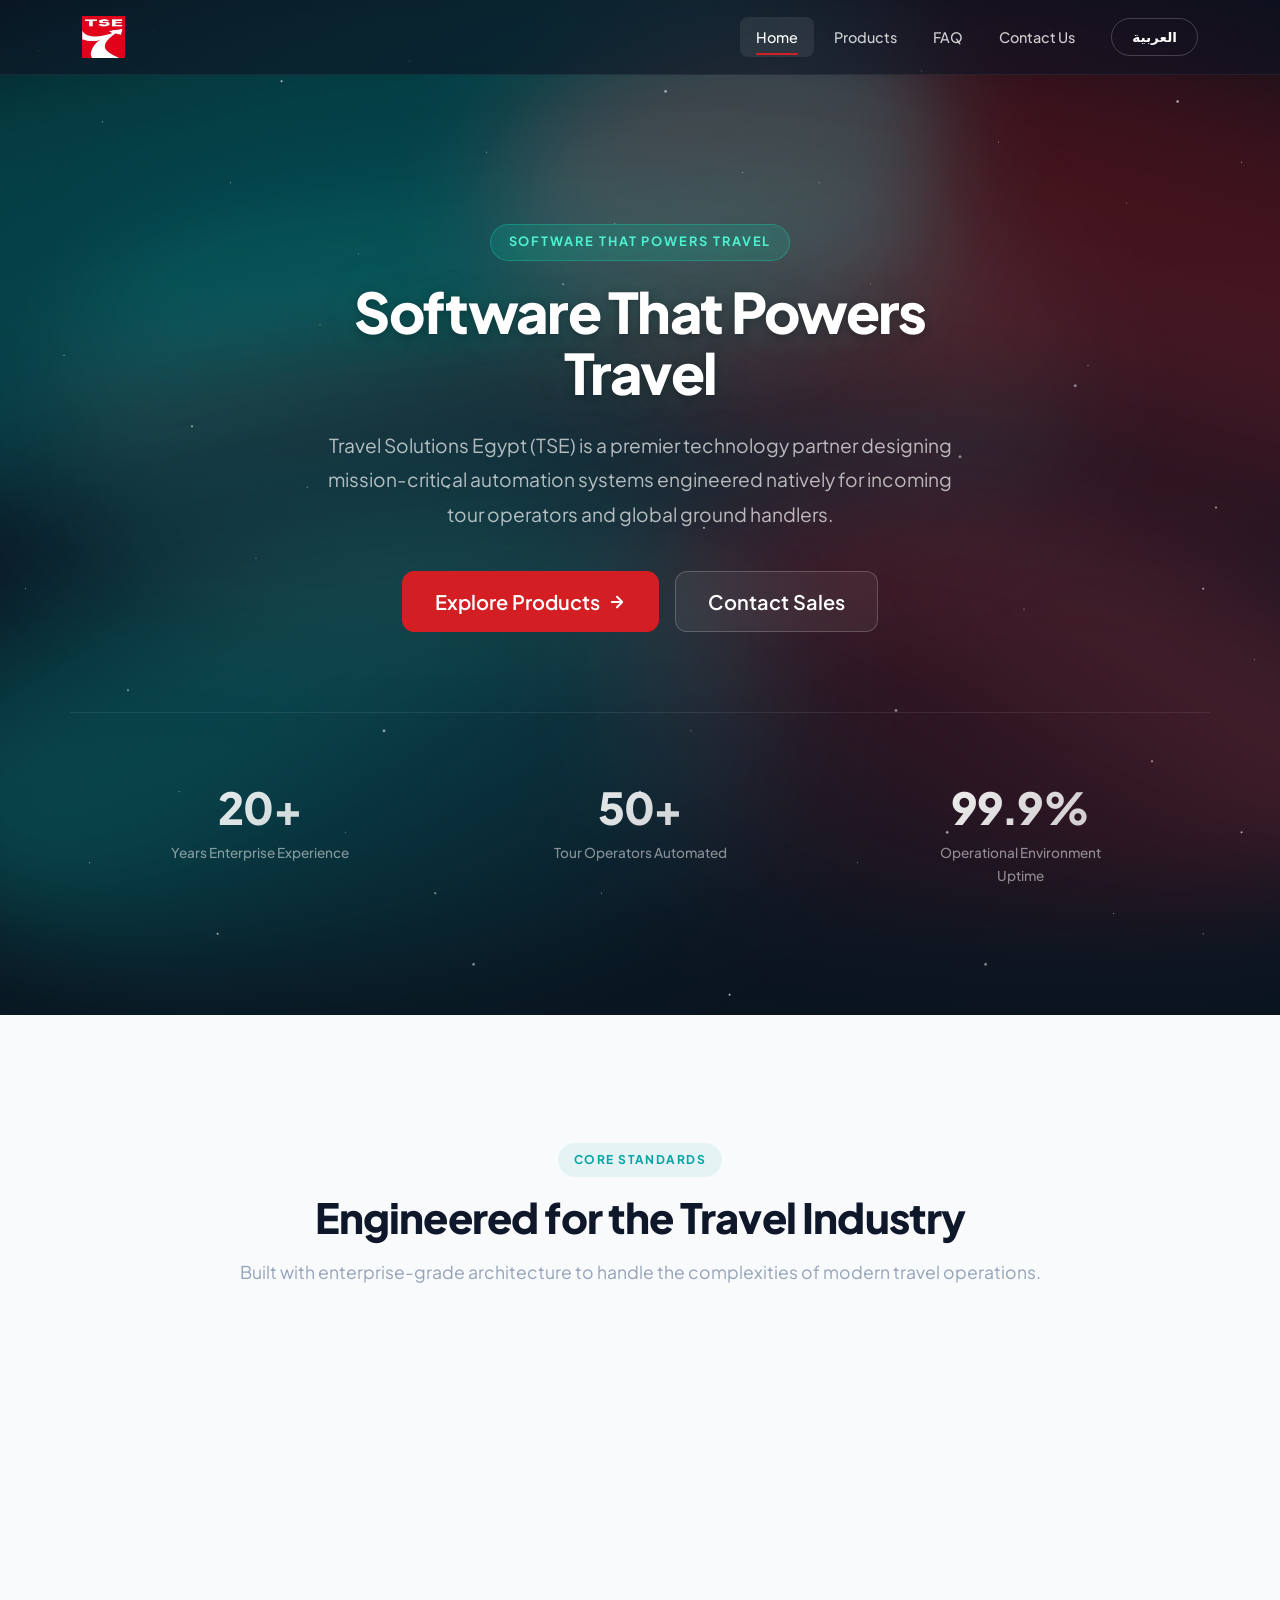
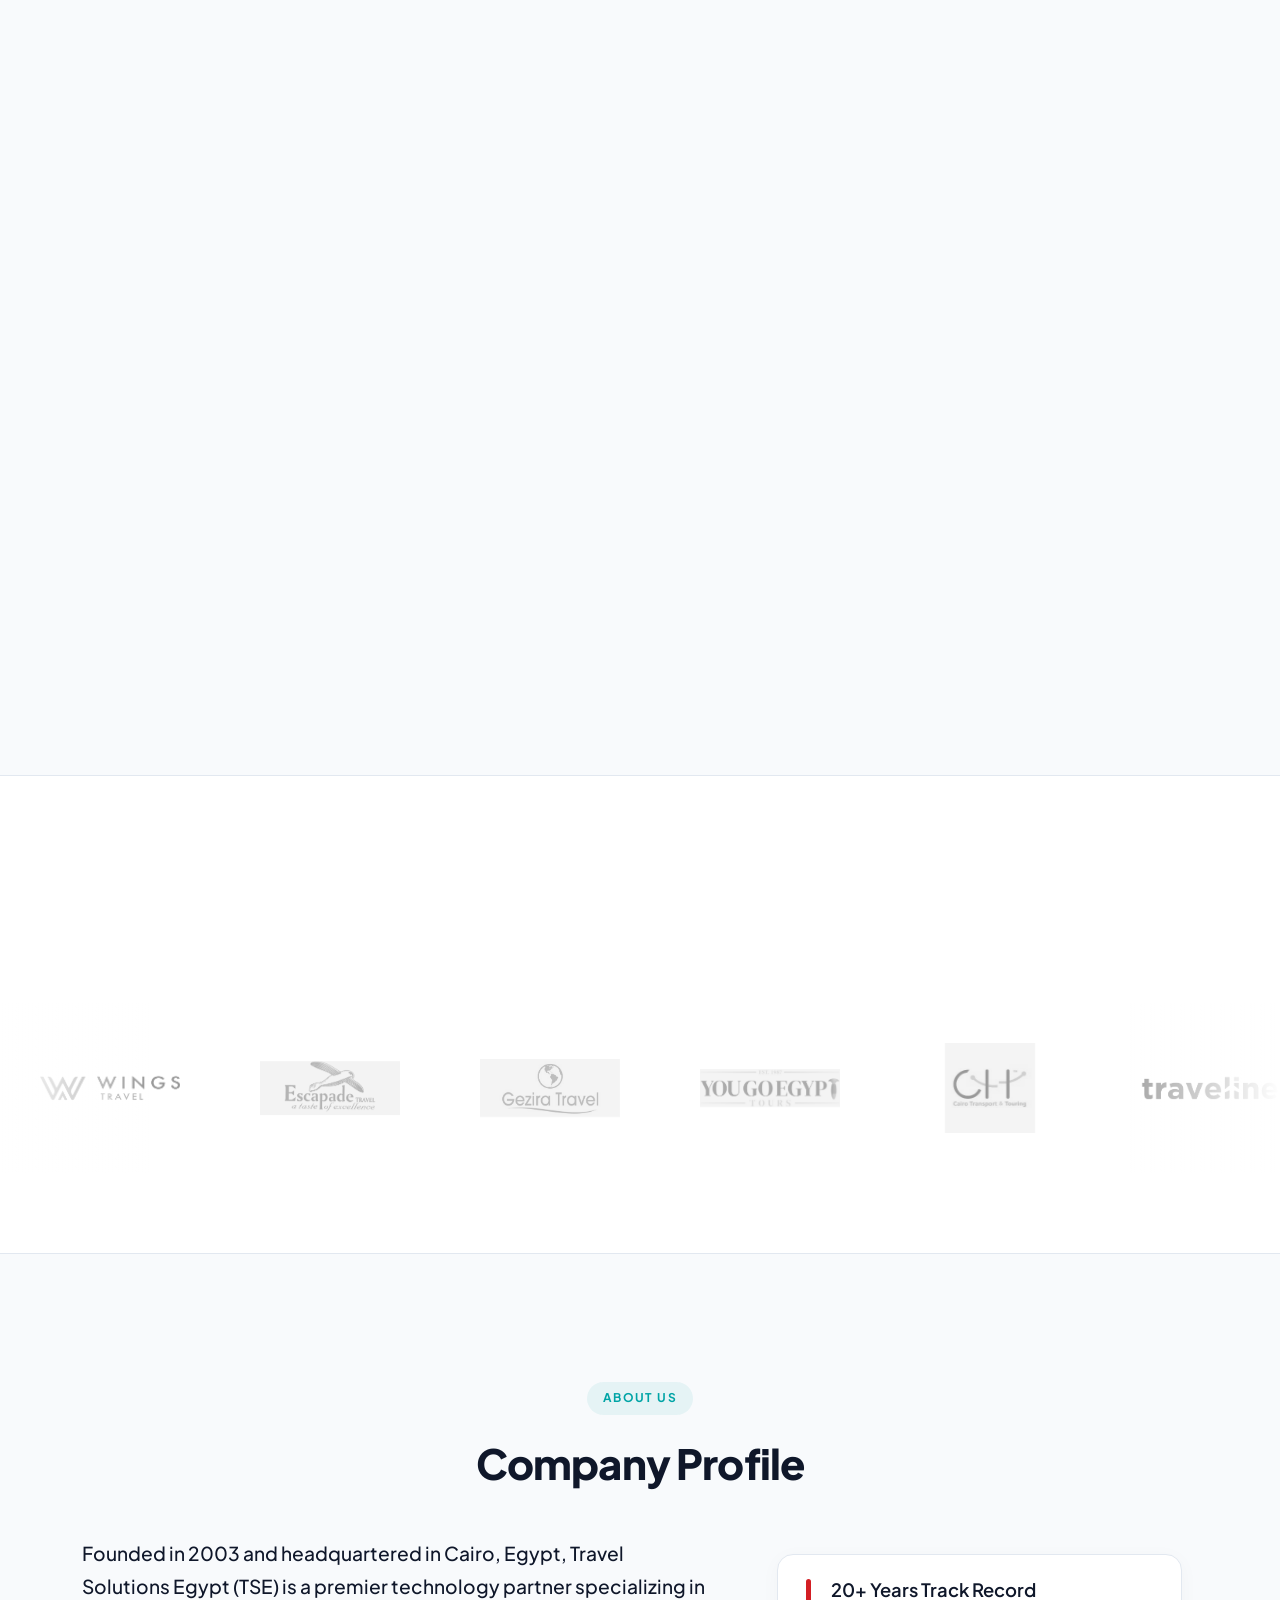
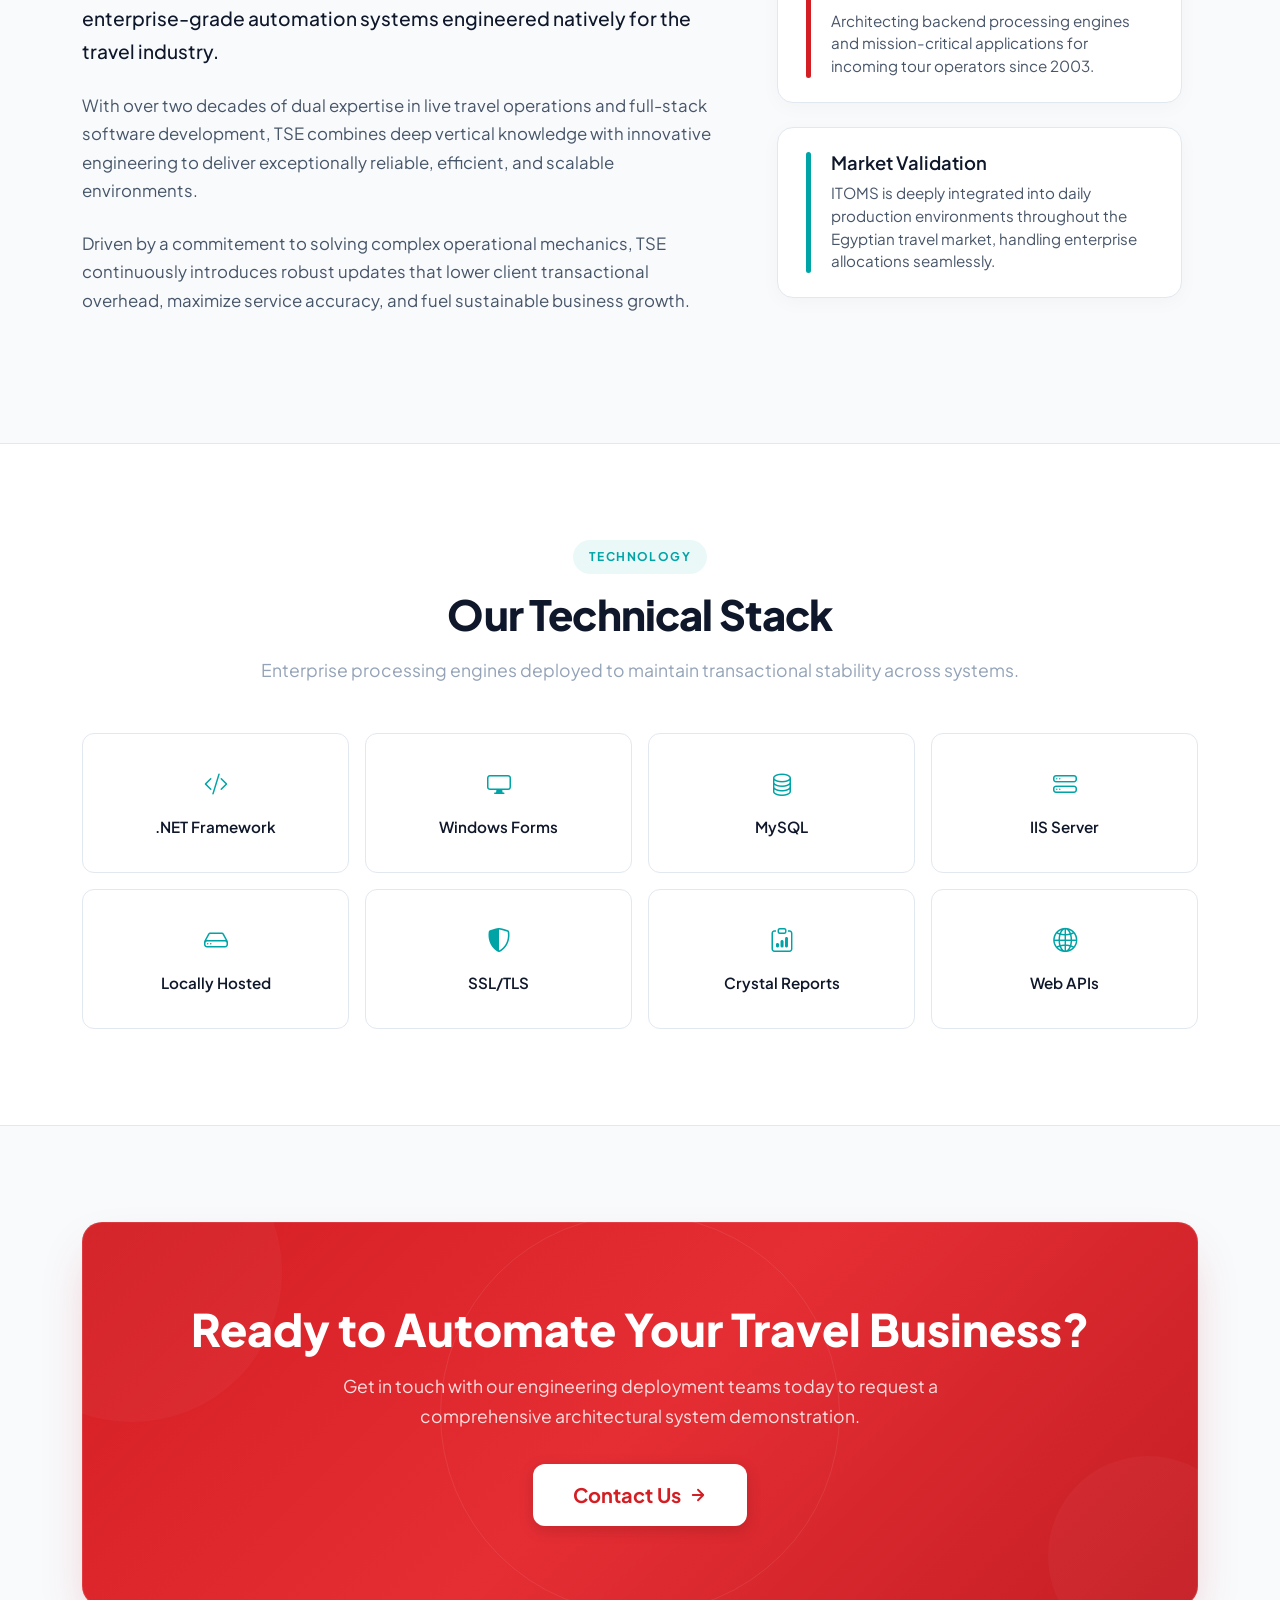
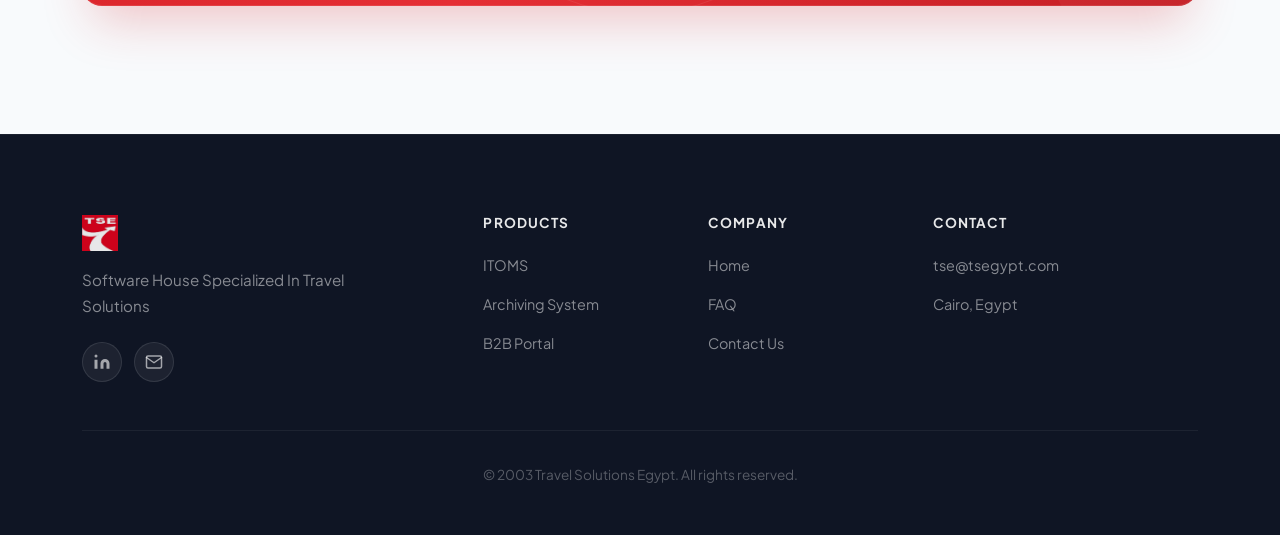
==== commit cac5109b: "Fixed transition flickering" ====
--- a/index.html
+++ b/index.html
@@ -10,42 +10,95 @@
         content="Travel Solutions Egypt - Premier technology partner for tour operators and ground handlers.">
     <title>TSE | Travel Solutions Egypt</title>
 
-
-
+    <!-- Preload both fonts to prevent FOUT when switching -->
+    <link rel="preconnect" href="https://fonts.googleapis.com">
+    <link rel="preconnect" href="https://fonts.gstatic.com" crossorigin>
+    <link rel="preload"
+        href="https://fonts.googleapis.com/css2?family=Plus+Jakarta+Sans:wght@300;400;500;600;700;800&display=swap"
+        as="style">
+    <link rel="preload"
+        href="https://fonts.googleapis.com/css2?family=Noto+Sans+Arabic:wght@300;400;500;600;700;800&display=swap"
+        as="style">
+
+    <!-- Load both CSS frameworks upfront (no disabled attribute) -->
+    <!-- LTR is default, RTL loads inert but ready -->
     <link rel="stylesheet" href="bootstrap-5.3.8-dist/css/bootstrap.min.css" id="bootstrap-ltr">
-    <link rel="stylesheet" href="bootstrap-5.3.8-dist/css/bootstrap.rtl.min.css" id="bootstrap-rtl" disabled>
+    <link rel="stylesheet" href="bootstrap-5.3.8-dist/css/bootstrap.rtl.min.css" id="bootstrap-rtl" media="none"
+        onload="if(this.media!=='none')this.media='none'">
+
     <link rel="stylesheet" href="https://cdn.jsdelivr.net/npm/bootstrap-icons@1.10.5/font/bootstrap-icons.css">
     <link rel="stylesheet" href="style.css">
-    <link rel="preconnect" href="https://fonts.googleapis.com">
-    <link rel="preconnect" href="https://fonts.gstatic.com" crossorigin>
+
+    <!-- Critical: Language applied before ANY rendering -->
     <script>
         (function () {
             const savedLang = localStorage.getItem('selectedLang') || 'en';
+            const html = document.documentElement;
+
             if (savedLang === 'ar') {
-                // 1. Set document attributes immediately
-                document.documentElement.setAttribute('lang', 'ar');
-                document.documentElement.setAttribute('dir', 'rtl');
-                document.documentElement.classList.add('lang-loading');
-
-                // 2. Disable LTR and enable RTL CSS immediately before layout builds
-                const ltrCss = document.getElementById('bootstrap-ltr');
-                const rtlCss = document.getElementById('bootstrap-rtl');
-                if (ltrCss) ltrCss.setAttribute('disabled', 'true');
-                if (rtlCss) rtlCss.removeAttribute('disabled');
+                html.setAttribute('lang', 'ar');
+                html.setAttribute('dir', 'rtl');
+                html.classList.add('lang-loading');
+
+                // Swap stylesheet media synchronously before paint
+                const ltr = document.getElementById('bootstrap-ltr');
+                const rtl = document.getElementById('bootstrap-rtl');
+                if (ltr) ltr.media = 'none';
+                if (rtl) rtl.media = 'all';
+            } else {
+                html.setAttribute('lang', 'en');
+                html.setAttribute('dir', 'ltr');
             }
         })();
     </script>
 
     <style>
+        /* Prevent FOUC (Flash of Unstyled Content) */
         .lang-loading body {
             opacity: 0 !important;
             visibility: hidden !important;
             transition: none !important;
         }
+
+        /* Smooth fade-in once ready */
+        html:not(.lang-loading) body {
+            transition: opacity 0.01s ease;
+        }
     </style>
 </head>
 
-<body>
+<body data-active-page="index.html">
+
+    <!-- Glass Navigation -->
+    <nav class="navbar navbar-expand-lg navbar-dark navbar-glass fixed-top" id="main-nav">
+        <div class="container">
+            <a class="navbar-brand py-0" href="index.html" target="_self">
+                <img src="images/TSE-Logo.png" alt="Travel Solutions Egypt" class="navbar-logo">
+            </a>
+            <button class="navbar-toggler border-0" type="button" data-bs-toggle="collapse" data-bs-target="#navbarNav"
+                aria-label="Toggle navigation">
+                <span class="navbar-toggler-icon"></span>
+            </button>
+            <div class="collapse navbar-collapse" id="navbarNav">
+                <ul class="navbar-nav ms-auto align-items-lg-center gap-1">
+                    <li class="nav-item"><a class="nav-link active" href="index.html" data-key="nav-home"
+                            target="_self">Home</a></li>
+                    <li class="nav-item"><a class="nav-link" href="products.html" data-key="nav-products"
+                            target="_self">Products</a></li>
+                    <li class="nav-item"><a class="nav-link" href="faq.html" data-key="nav-faq" target="_self">FAQ</a>
+                    </li>
+                    <li class="nav-item"><a class="nav-link" href="contact.html" data-key="nav-contact"
+                            target="_self">Contact Us</a></li>
+                    <li class="nav-item ms-lg-3">
+                        <button class="lang-toggle-btn" id="lang-toggler" aria-label="Toggle language">
+                            <span class="lang-toggle-text" data-key="toggleBtn">العربية</span>
+                        </button>
+                    </li>
+                </ul>
+            </div>
+        </div>
+    </nav>
+
     <!-- ========================================== -->
     <!--  HERO SECTION                                -->
     <!-- ========================================== -->
@@ -60,35 +113,7 @@
             <div class="hero-grid-overlay"></div>
         </div>
 
-        <!-- Glass Navigation -->
-        <nav class="navbar navbar-expand-lg navbar-dark navbar-glass fixed-top" id="main-nav">
-            <div class="container">
-                <a class="navbar-brand py-0" href="index.html" target="_self">
-                    <img src="images/TSE-Logo.png" alt="Travel Solutions Egypt" class="navbar-logo">
-                </a>
-                <button class="navbar-toggler border-0" type="button" data-bs-toggle="collapse"
-                    data-bs-target="#navbarNav" aria-label="Toggle navigation">
-                    <span class="navbar-toggler-icon"></span>
-                </button>
-                <div class="collapse navbar-collapse" id="navbarNav">
-                    <ul class="navbar-nav ms-auto align-items-lg-center gap-1">
-                        <li class="nav-item"><a class="nav-link active" href="index.html" data-key="nav-home"
-                                target="_self">Home</a></li>
-                        <li class="nav-item"><a class="nav-link" href="products.html" data-key="nav-products"
-                                target="_self">Products</a></li>
-                        <li class="nav-item"><a class="nav-link" href="faq.html" data-key="nav-faq"
-                                target="_self">FAQ</a></li>
-                        <li class="nav-item"><a class="nav-link" href="contact.html" data-key="nav-contact"
-                                target="_self">Contact Us</a></li>
-                        <li class="nav-item ms-lg-3">
-                            <button class="lang-toggle-btn" id="lang-toggler" aria-label="Toggle language">
-                                <span class="lang-toggle-text" data-key="toggleBtn">العربية</span>
-                            </button>
-                        </li>
-                    </ul>
-                </div>
-            </div>
-        </nav>
+
 
         <!-- Main Hero Content -->
         <div class="container mt-5 pt-5">
--- a/style.css
+++ b/style.css
@@ -100,6 +100,7 @@
     min-height: 100vh;
     display: flex;
     align-items: center;
+    max-width: 100vw;
 }
 
 .blended-hero-zone .container {
@@ -2143,6 +2144,16 @@
     .solid-red-banner {
         padding: 3rem 1.5rem !important;
     }
+
+    .navbar-collapse {
+        background: rgba(10, 17, 31, 0.95);
+        /* Matches your dark hero theme */
+        backdrop-filter: blur(10px);
+        padding: 1rem;
+        border-radius: var(--radius-lg);
+        margin-top: 0.5rem;
+        border: 1px solid rgba(255, 255, 255, 0.05);
+    }
 }
 
 @media (max-width: 576px) {
@@ -2237,4 +2248,12 @@
 html[dir="rtl"] #whatsappNo {
 
     text-align: right;
+}
+
+html,
+body {
+    max-width: 100%;
+    overflow-x: hidden;
+    margin: 0;
+    padding: 0;
 }
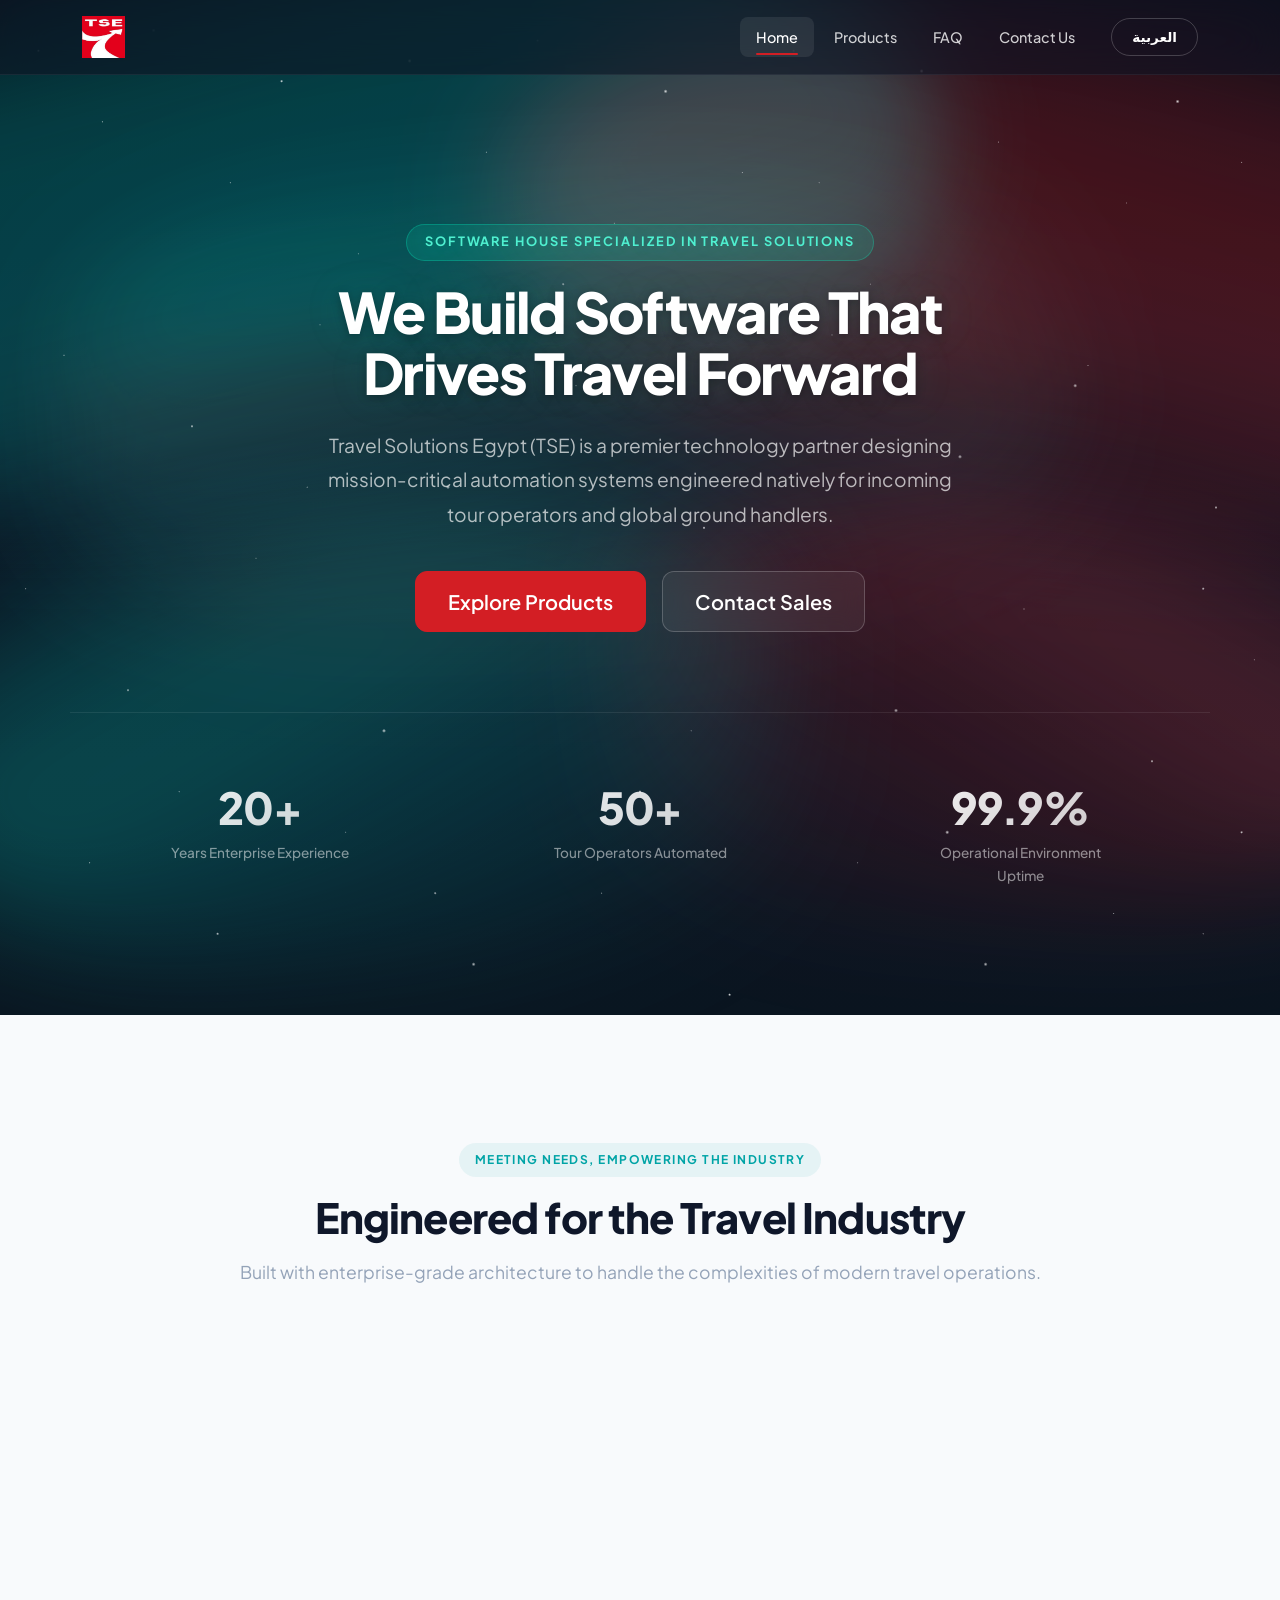
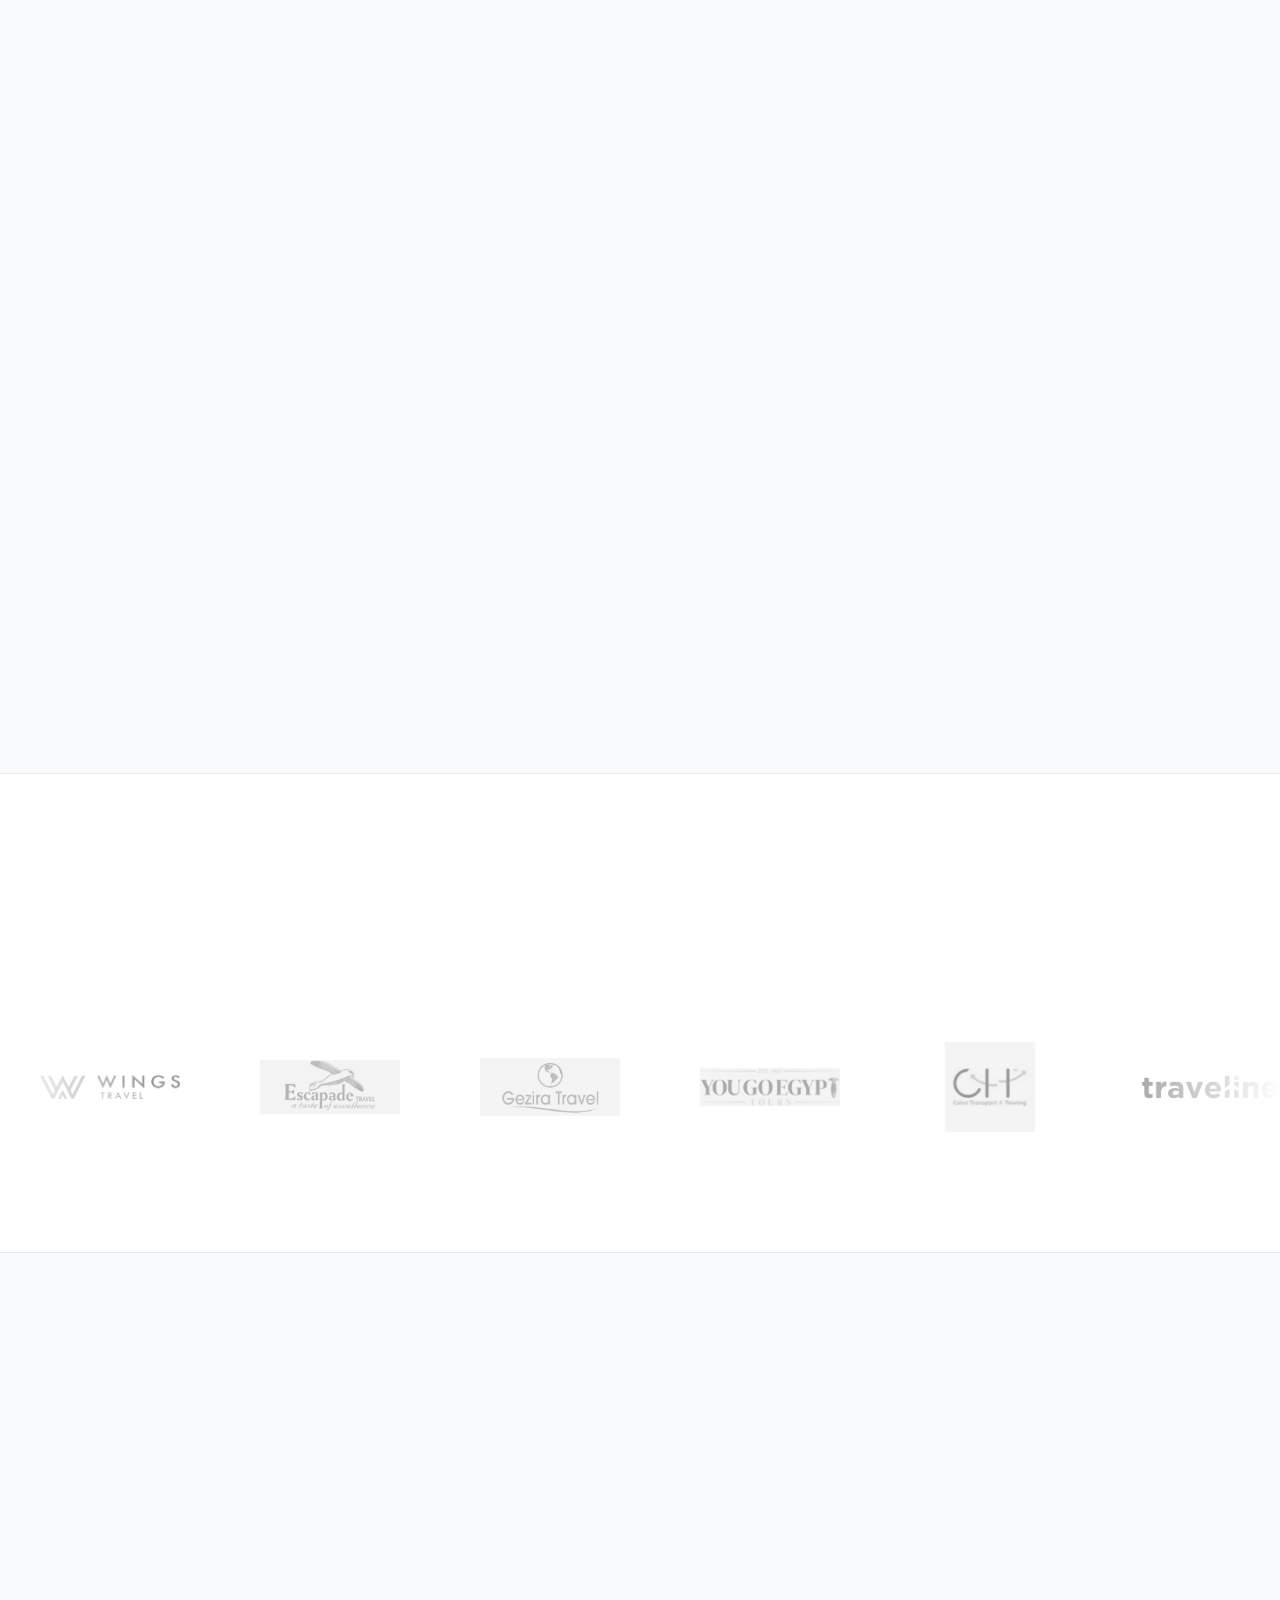
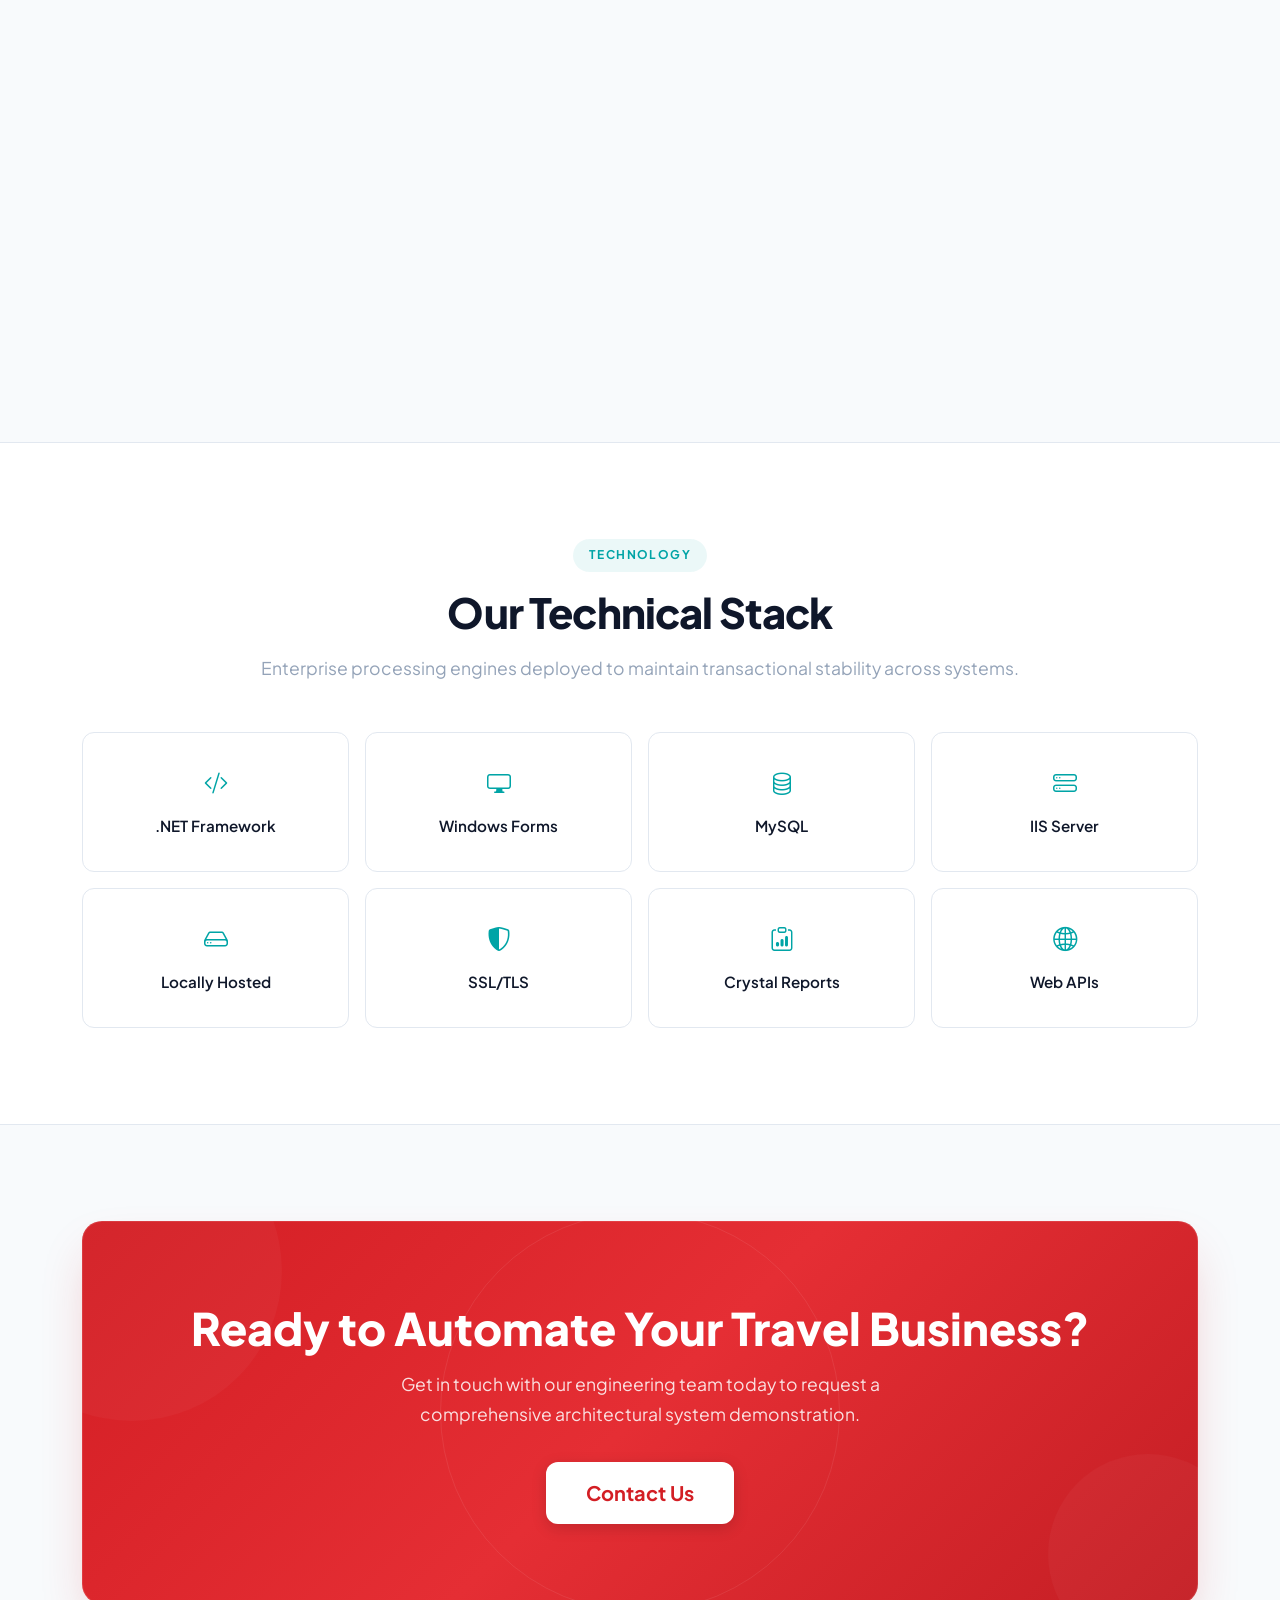
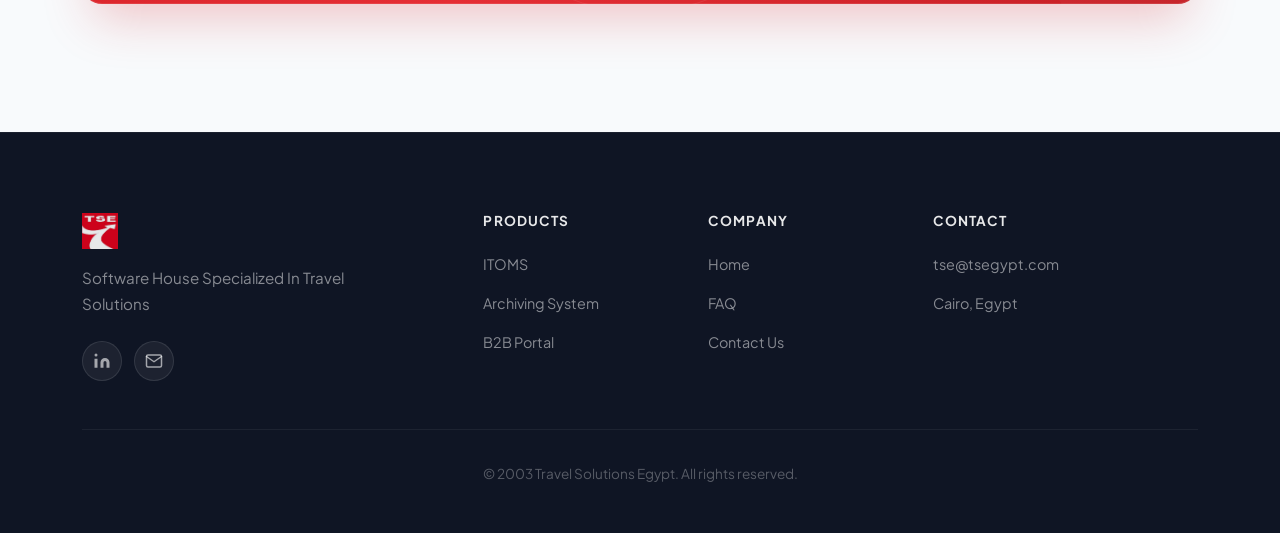
==== commit 817e2a3f: "v1.3 optimised transition" ====
--- a/index.html
+++ b/index.html
@@ -53,16 +53,11 @@
     </script>
 
     <style>
-        /* Prevent FOUC (Flash of Unstyled Content) */
+        /* Prevent FOUC on AR page reload before JS runs */
         .lang-loading body {
             opacity: 0 !important;
             visibility: hidden !important;
             transition: none !important;
-        }
-
-        /* Smooth fade-in once ready */
-        html:not(.lang-loading) body {
-            transition: opacity 0.01s ease;
         }
     </style>
 </head>
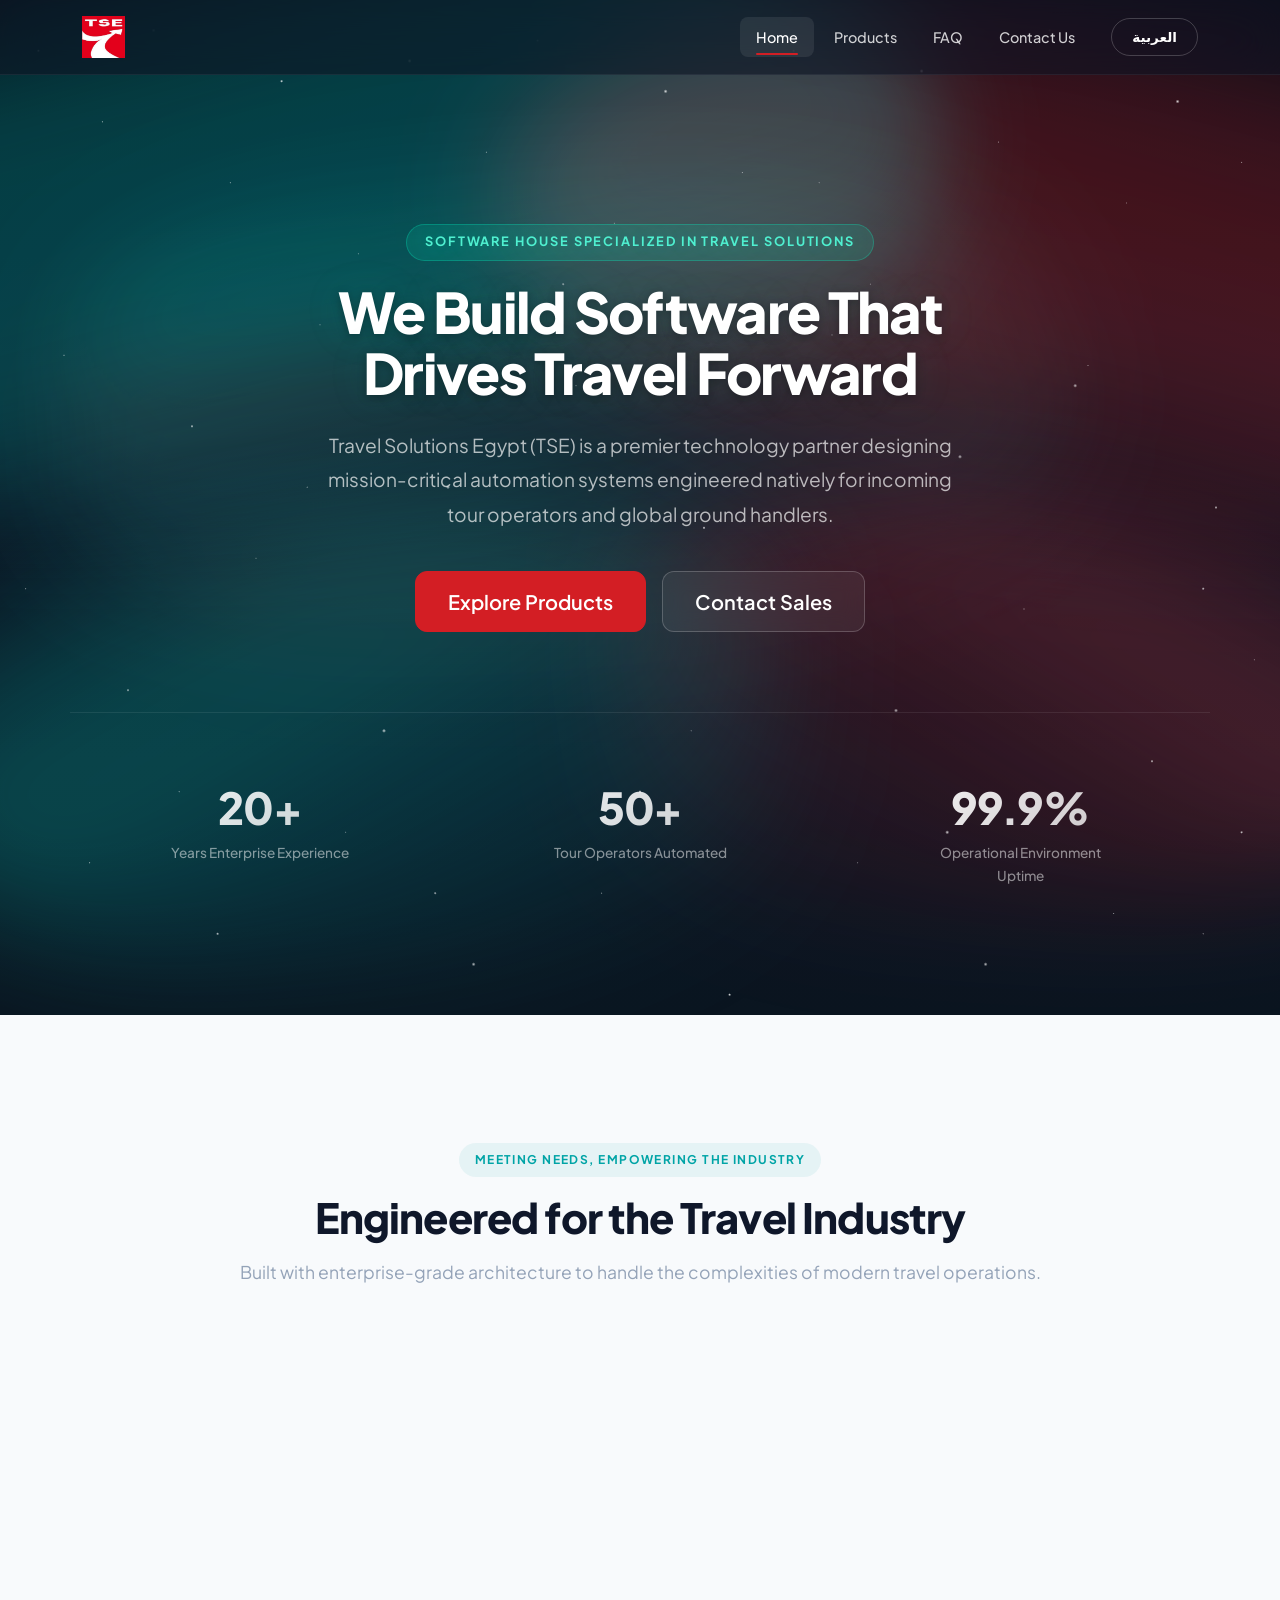
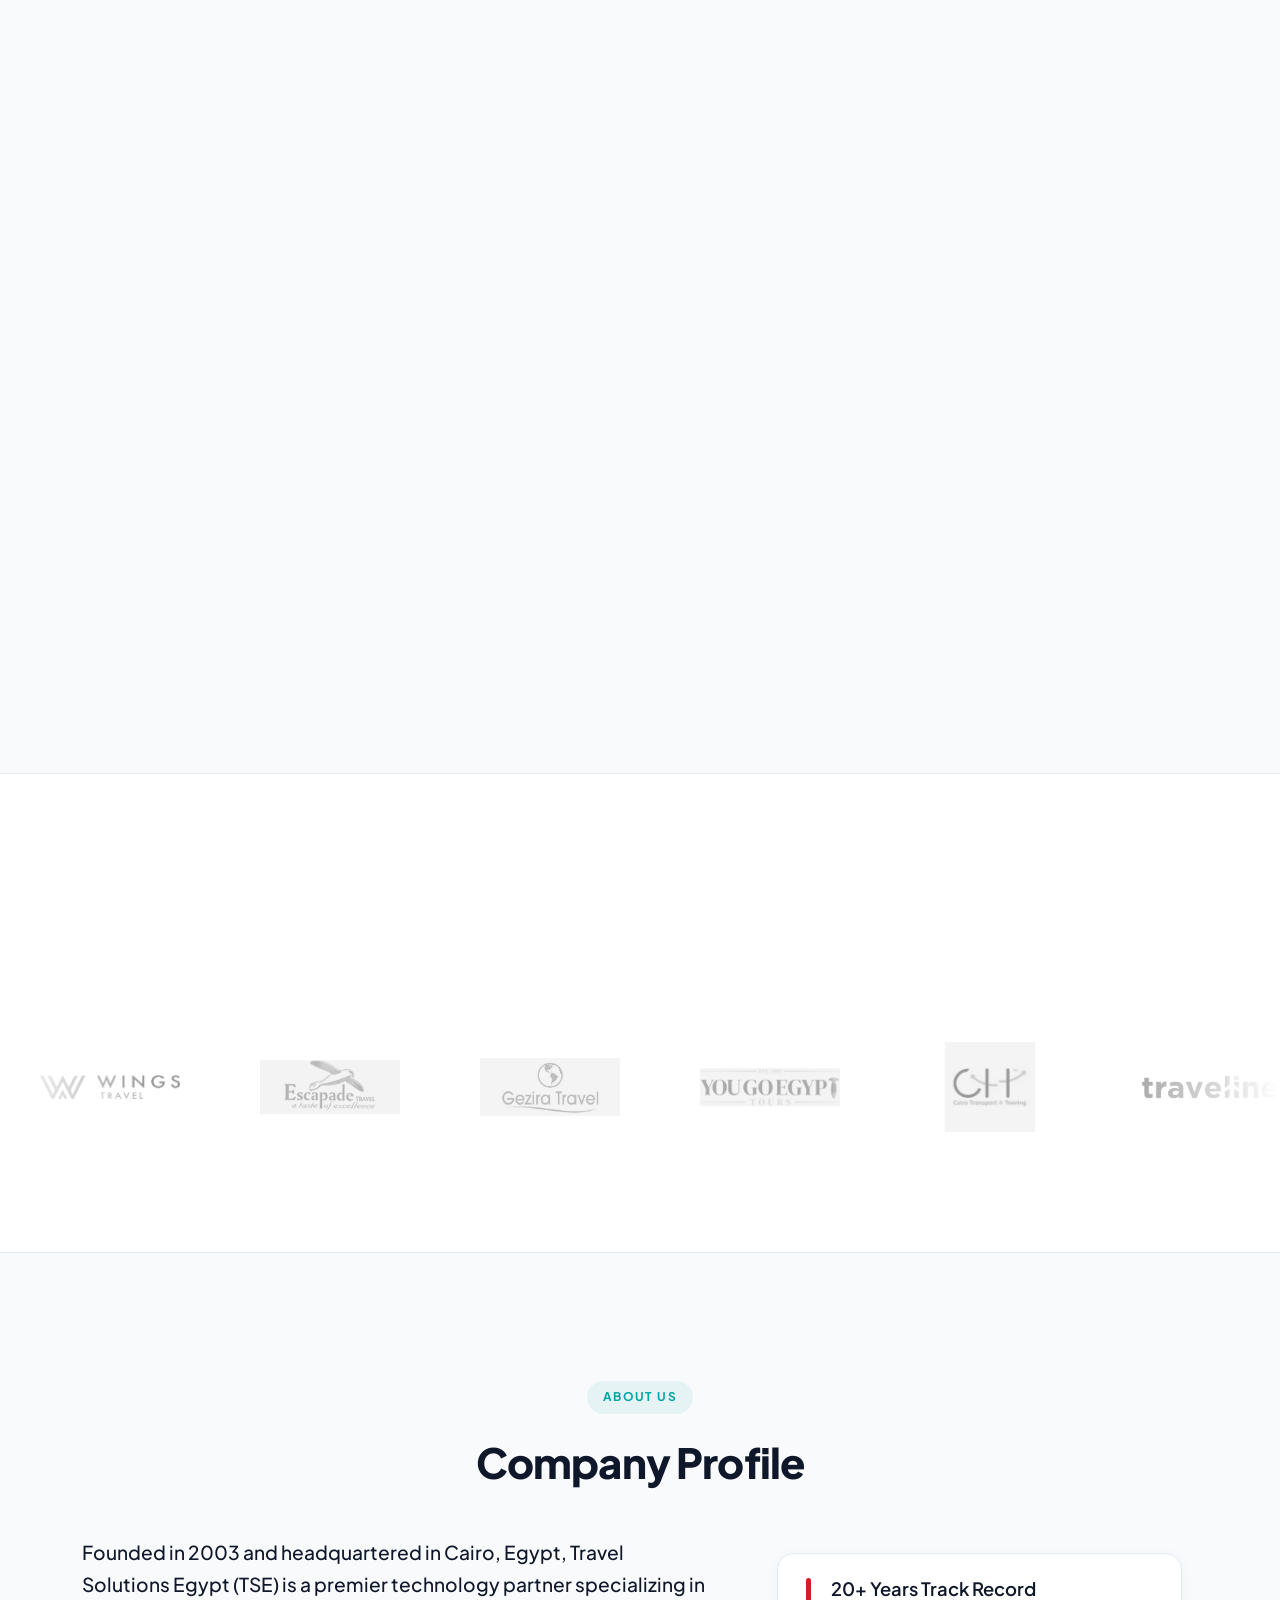
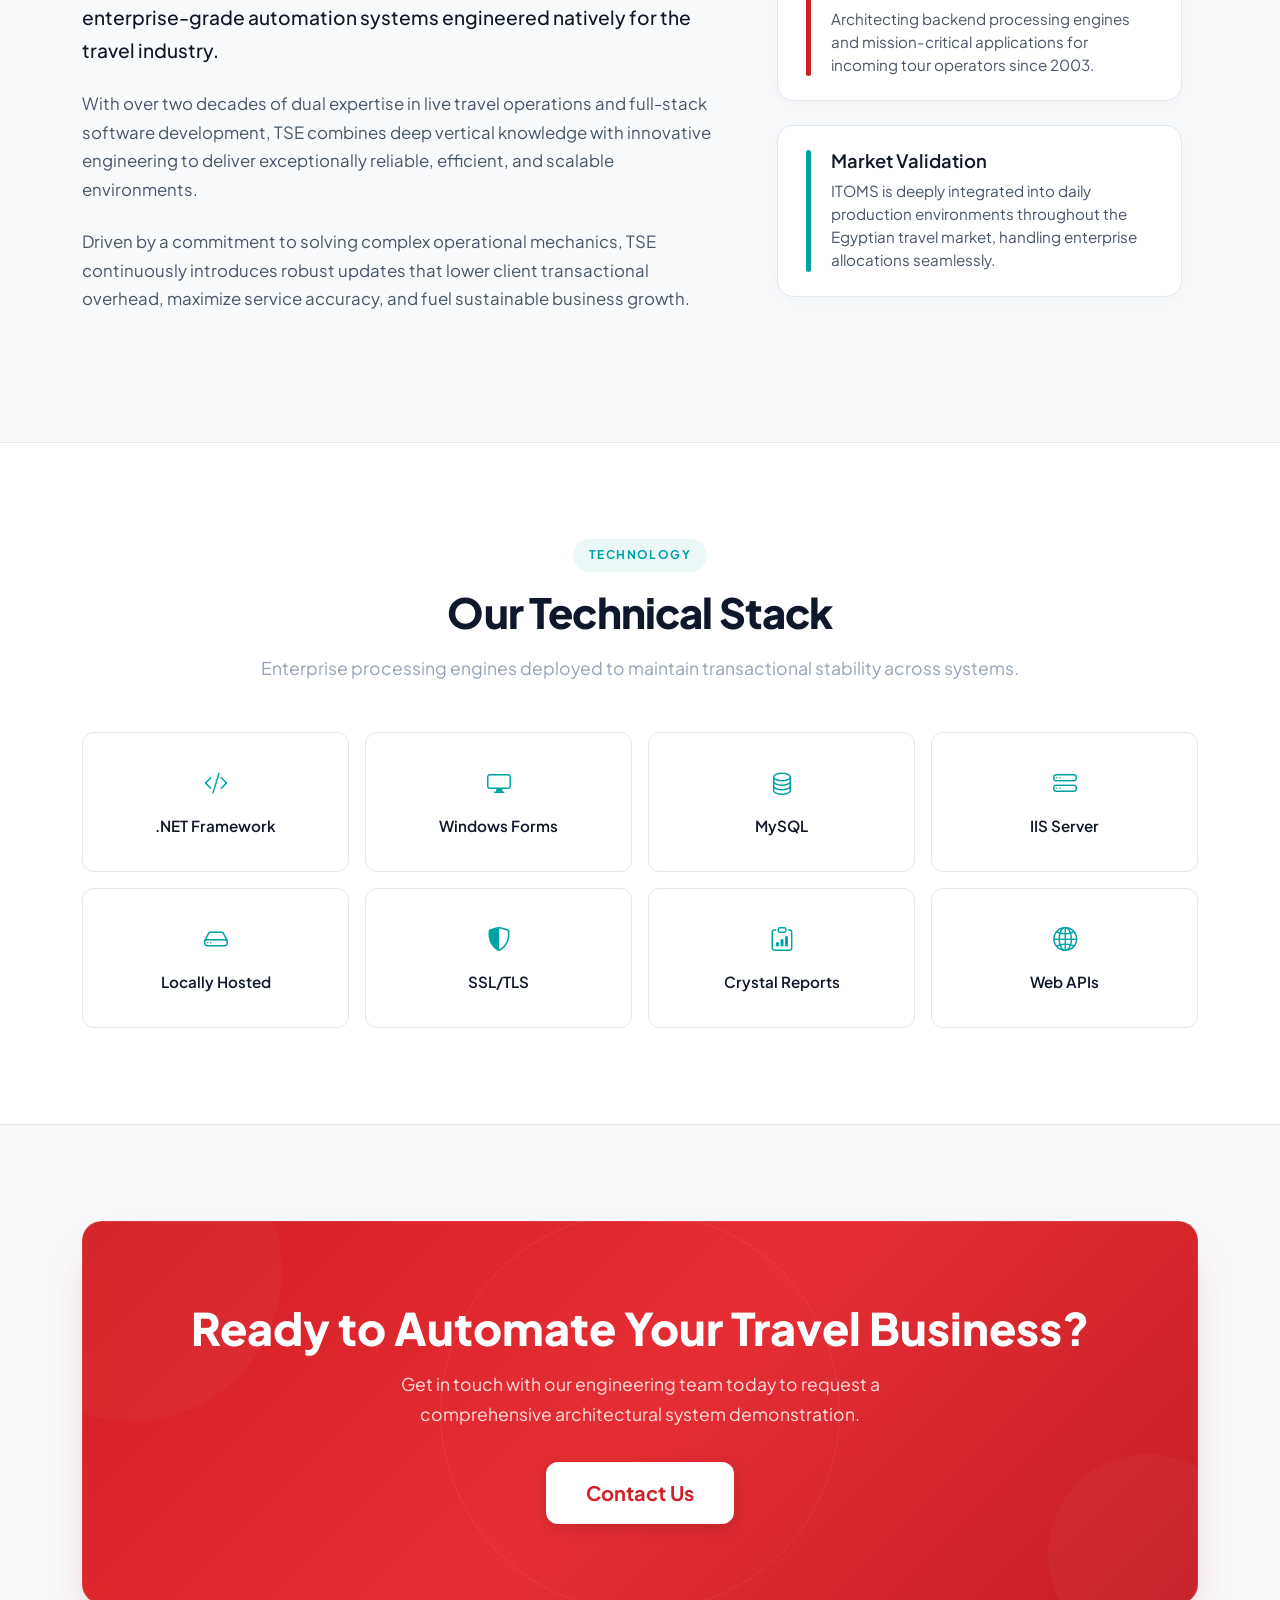
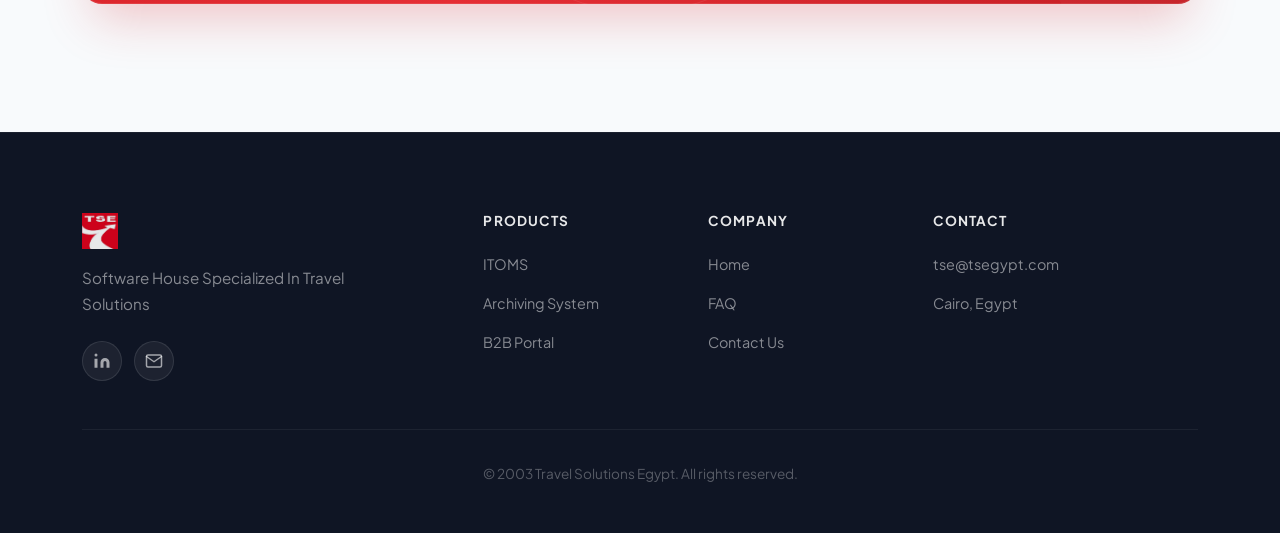
==== commit 684c625c: "Update image URL in index.html" ====
--- a/index.html
+++ b/index.html
@@ -263,7 +263,7 @@
                     </div>
                     <div class="bento-visual">
                         <div class="bento-image"
-                            style="background-image: url('Images/Gemini_Generated_Image_chg9z0chg9z0chg9.png')"></div>
+                            style="background-image: url('/TSE-Website/Images/Gemini_Generated_Image_chg9z0chg9z0chg9.png')"></div>
                         <div class="bento-image-overlay"></div>
                     </div>
                 </div>
@@ -579,4 +579,4 @@
     <script src="script.js"></script>
 </body>
 
-</html>+</html>
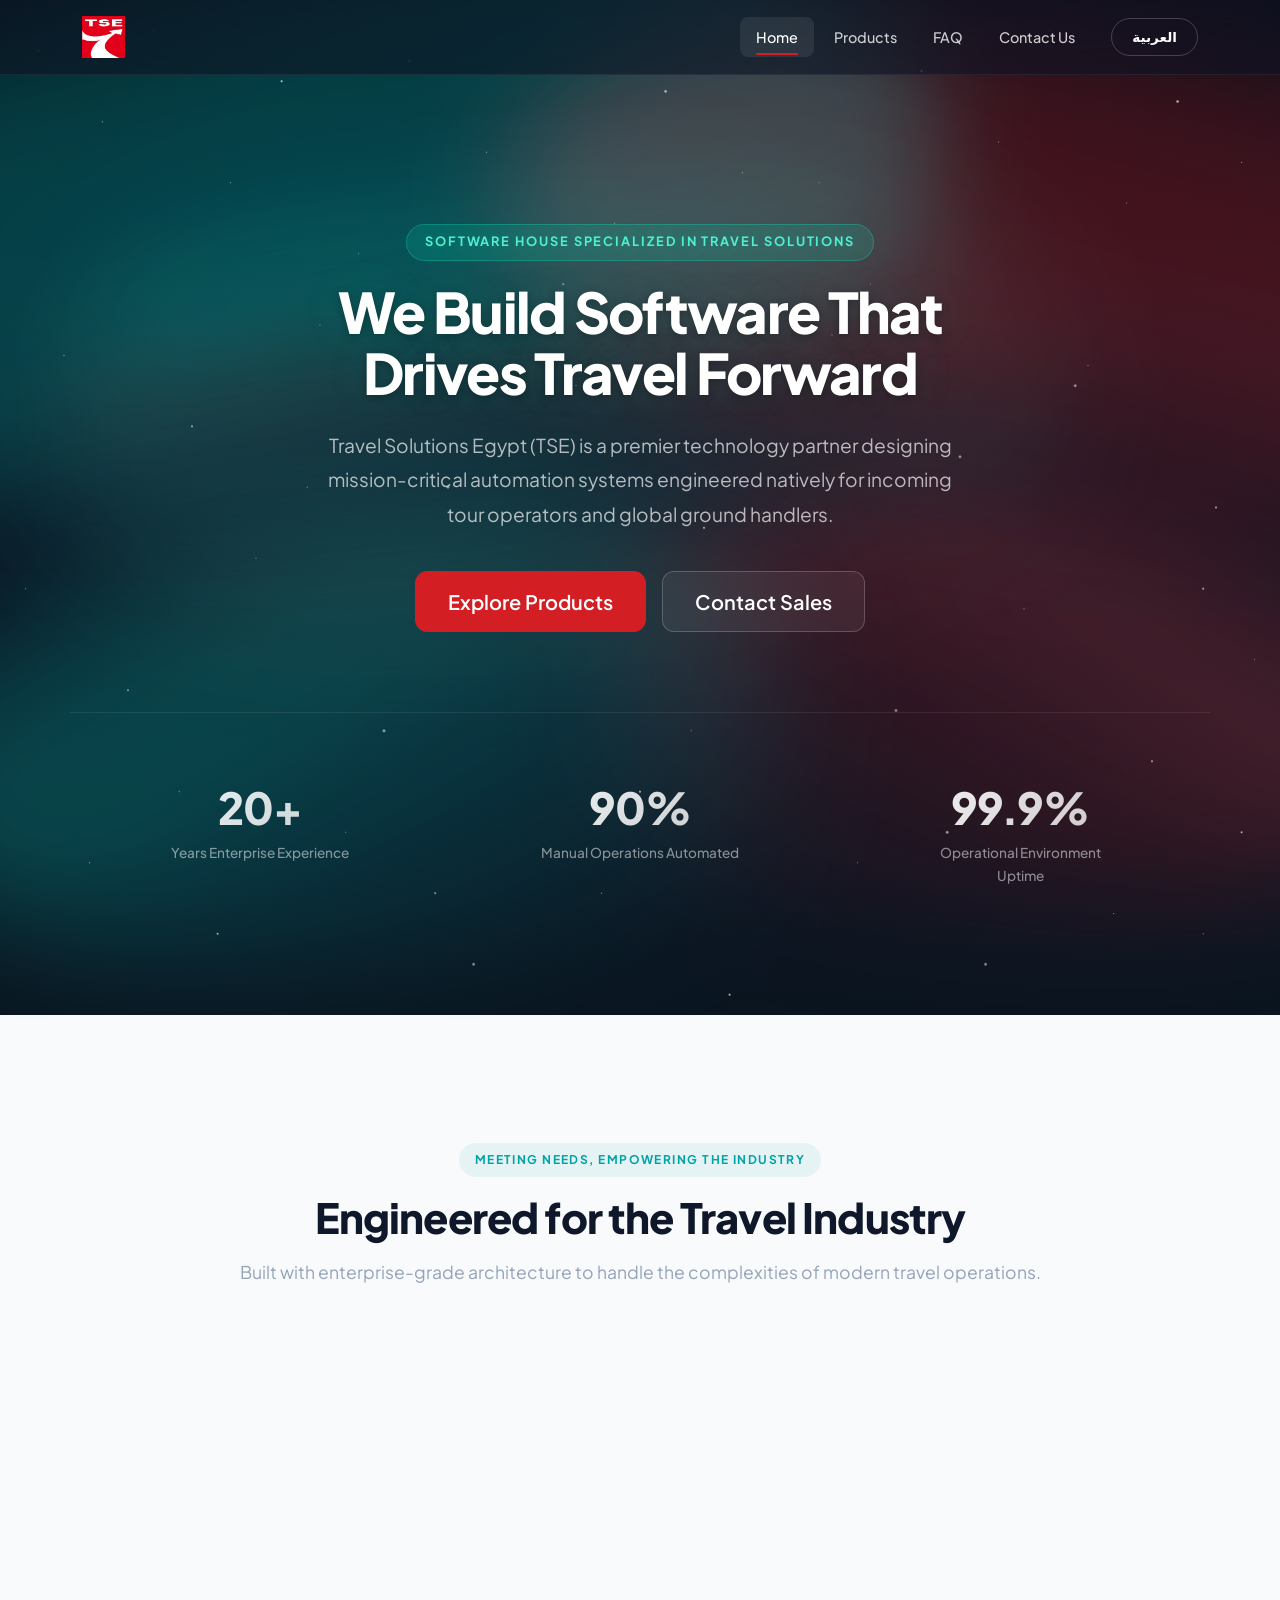
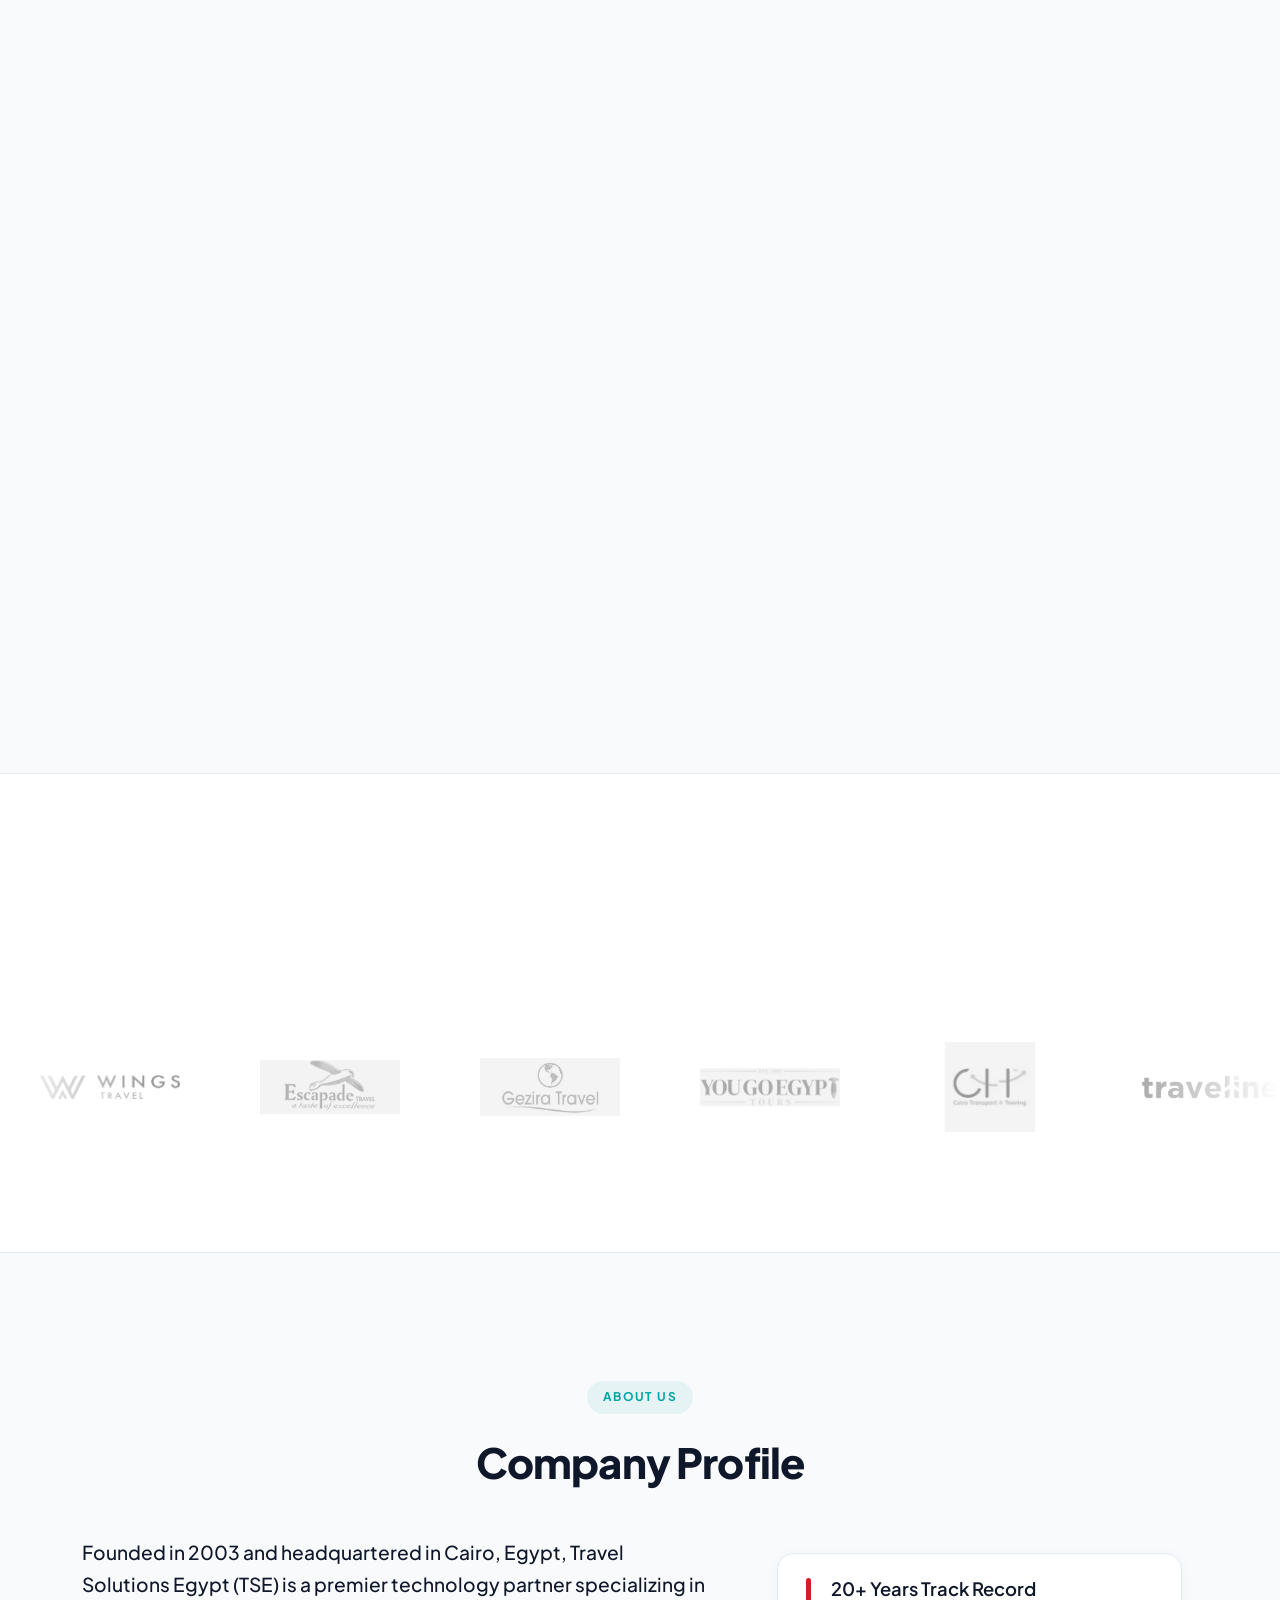
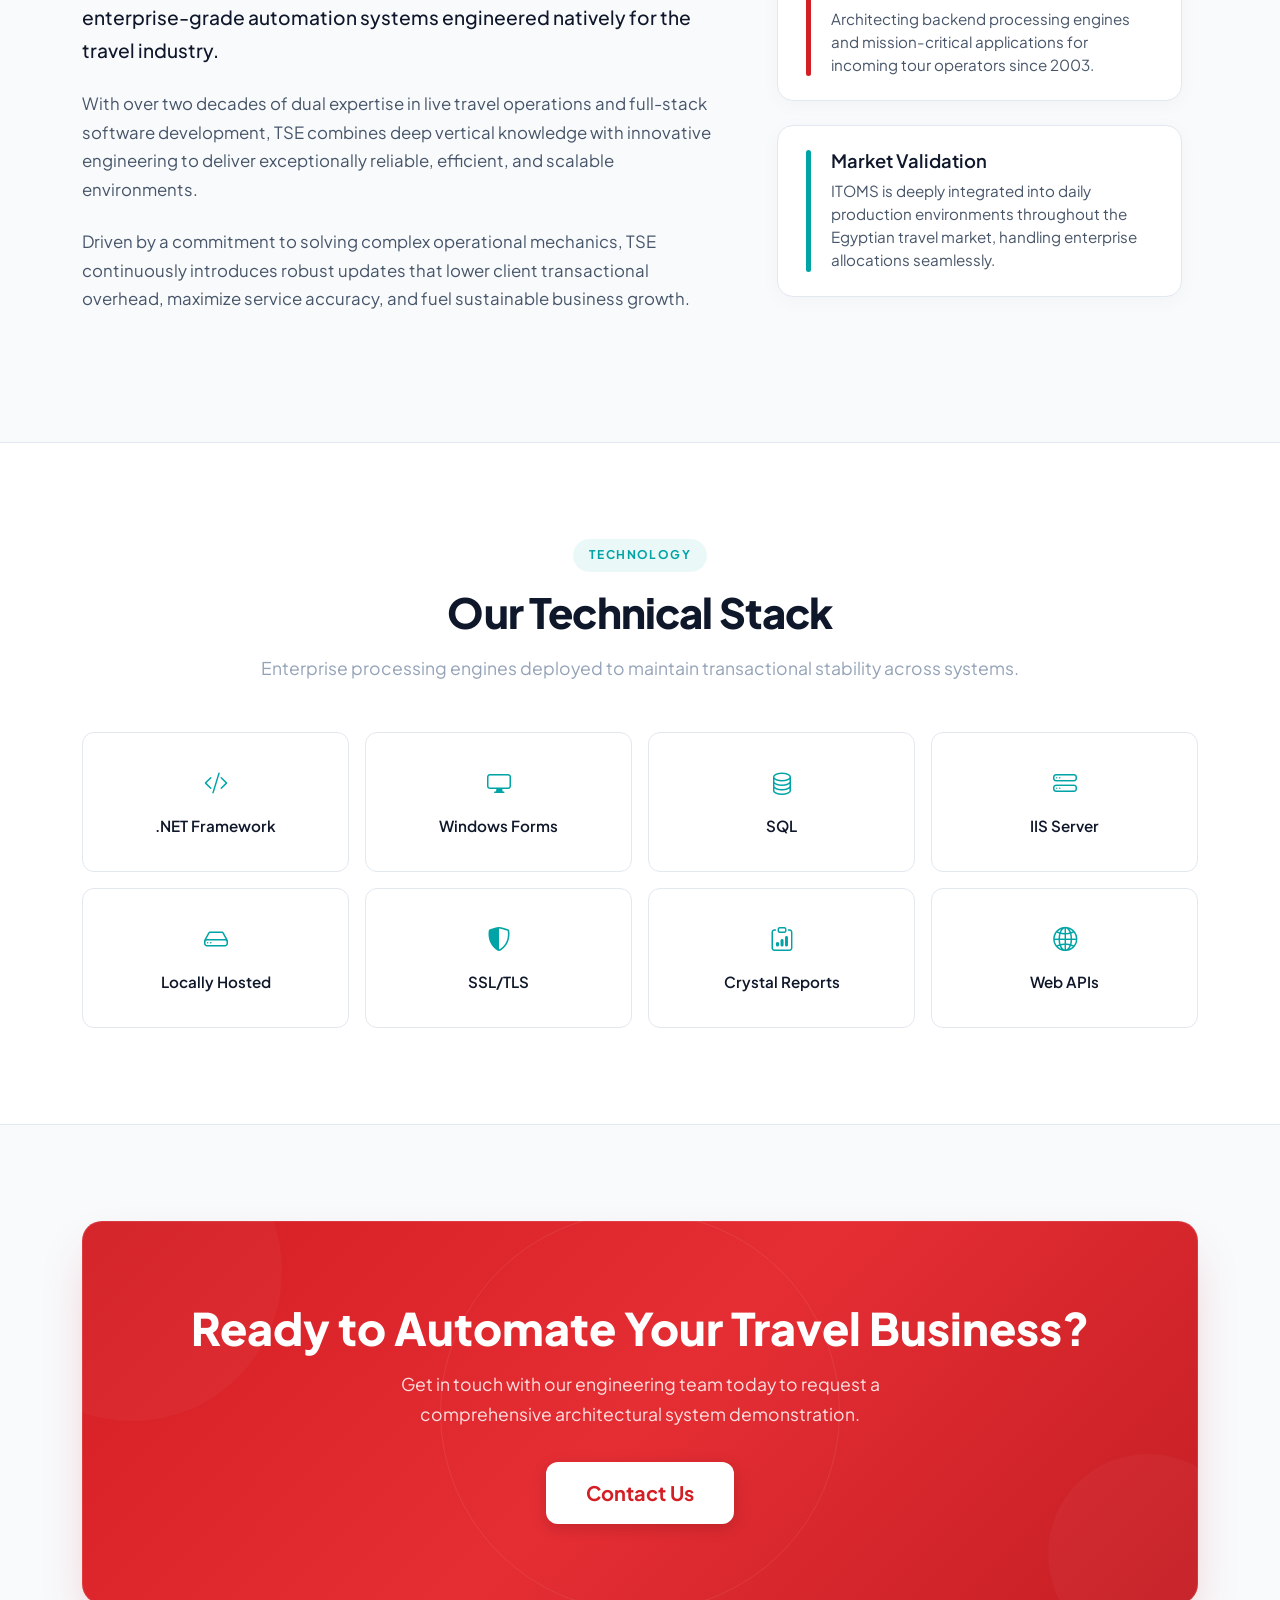
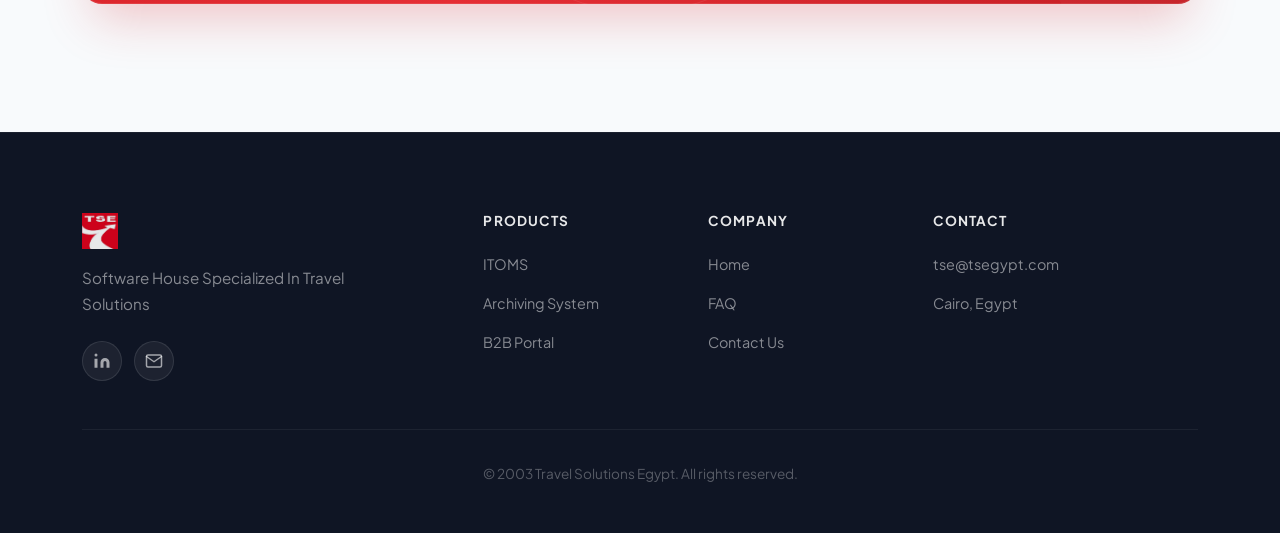
==== commit 44b7ce39: "v1.4 home text edit" ====
--- a/index.html
+++ b/index.html
@@ -149,8 +149,8 @@
                 </div>
                 <div class="col-md-4 col-6">
                     <div class="stat-item text-center">
-                        <div class="stat-metric-number" data-count="50" data-suffix="+" data-key="stat-2-num">0</div>
-                        <div class="stat-metric-label" data-key="stat-2-text">Tour Operators Automated</div>
+                        <div class="stat-metric-number" data-count="90" data-suffix="%" data-key="stat-2-num">0</div>
+                        <div class="stat-metric-label" data-key="stat-2-text">Manual Operations Automated</div>
                     </div>
                 </div>
                 <div class="col-md-4 col-12">
@@ -250,7 +250,7 @@
                         <img src="images/ITOMS-Logo.png" alt="ITOMS Logo" class="bento-logo">
                         <h3 class="bento-title" data-key="itoms-title">Built for Dynamic Tour Operators</h3>
                         <p class="bento-desc" data-key="itoms-desc">
-                            Our primary ERP suite automates booking requests, client manifest handling, hotel
+                            Our primary ERP suite automates booking requests, client manifest handling, hotel/cruise
                             allotments, and field guide distributions within one single application ecosystem.
                         </p>
                         <a href="products.html" class="btn btn-red-action" data-key="itoms-btn">
@@ -263,7 +263,7 @@
                     </div>
                     <div class="bento-visual">
                         <div class="bento-image"
-                            style="background-image: url('/TSE-Website/Images/Gemini_Generated_Image_chg9z0chg9z0chg9.png')"></div>
+                            style="background-image: url('images/BentoCard.png')"></div>
                         <div class="bento-image-overlay"></div>
                     </div>
                 </div>
@@ -302,7 +302,7 @@
     <section class="client-section">
         <div class="container mb-5 text-center animate-on-scroll" data-animation="fade-up">
             <span class="section-eyebrow" data-key="customers-subtitle">Trusted Architecture</span>
-            <h2 class="section-title" data-key="customers-title">Our Customers</h2>
+            <h2 class="section-title" data-key="customers-title">Our Valued Customers</h2>
         </div>
 
         <div class="brand-ticker-ribbon">
@@ -444,7 +444,7 @@
                     <div class="tech-icon">
                         <i class="bi bi-database"></i>
                     </div>
-                    <span data-key="tech-cell-3">MySQL</span>
+                    <span data-key="tech-cell-3">SQL</span>
                 </div>
                 <div class="tech-stack-cell">
                     <div class="tech-icon">
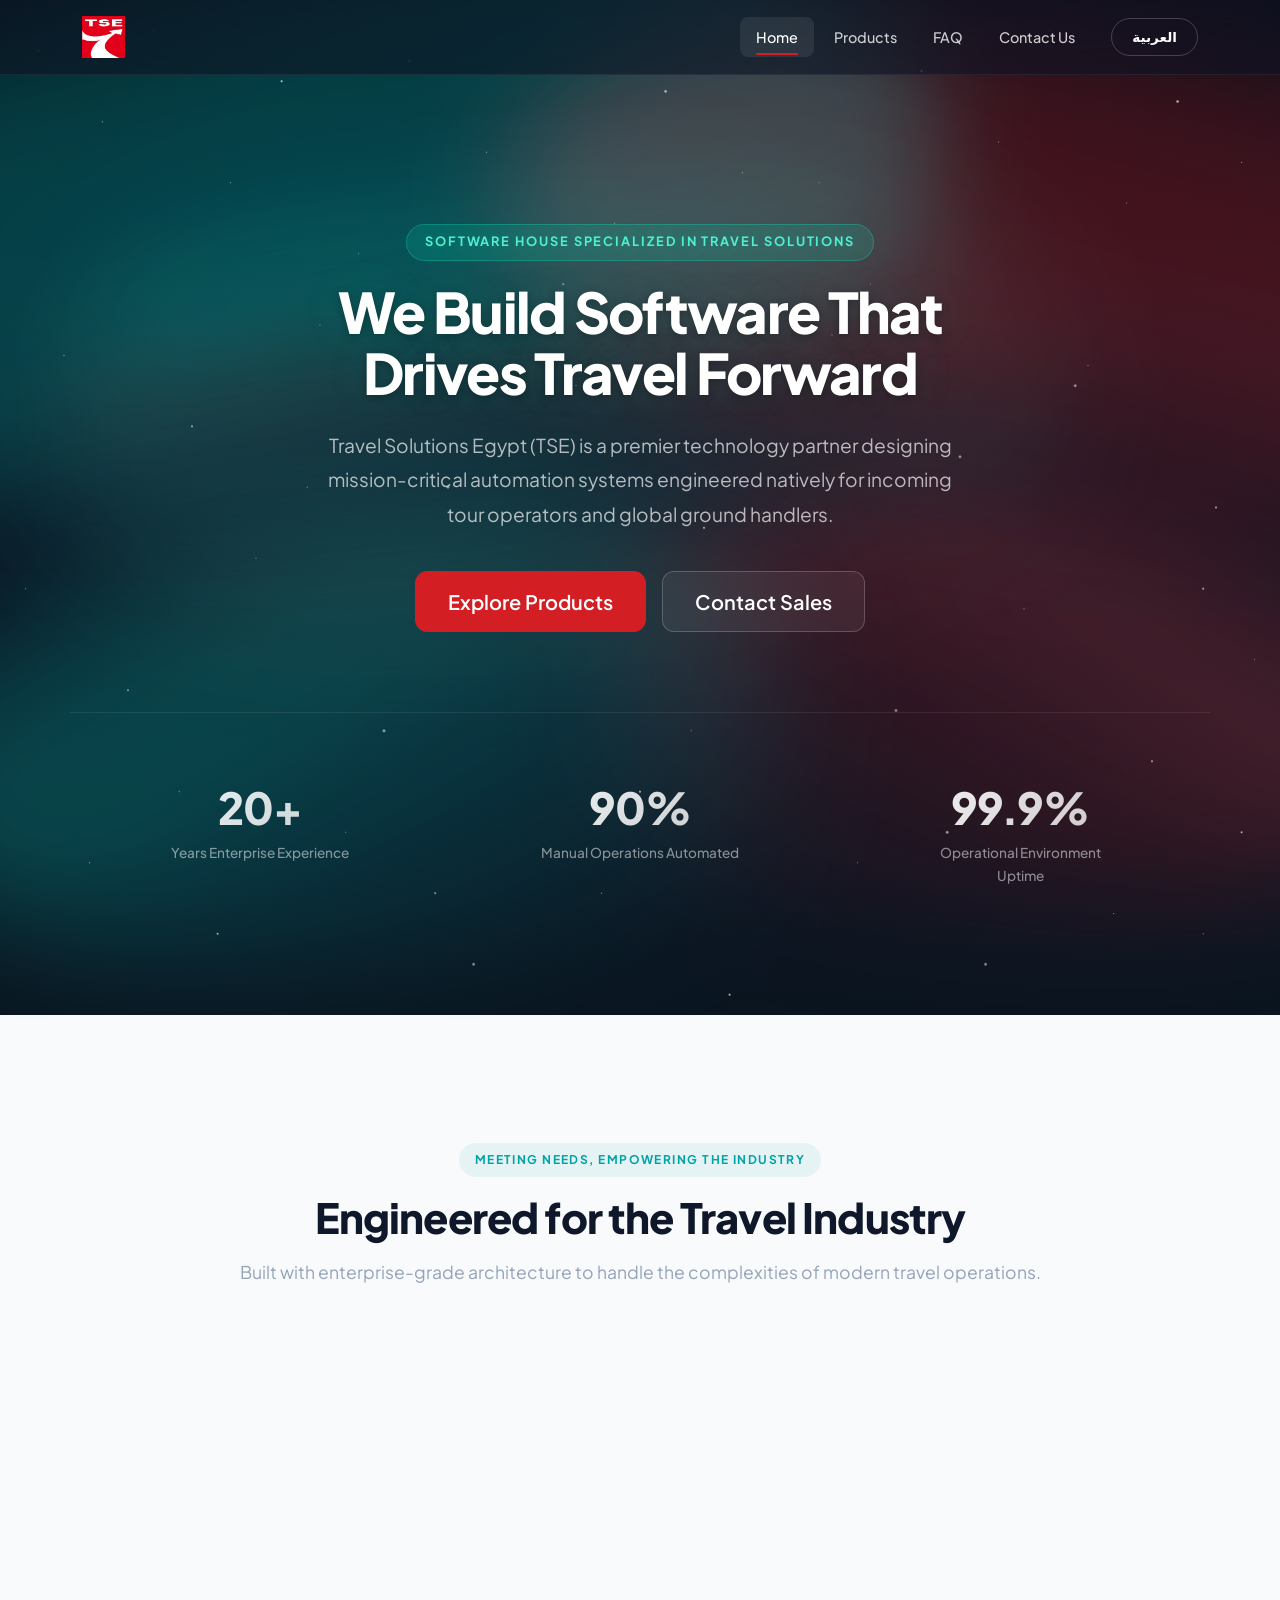
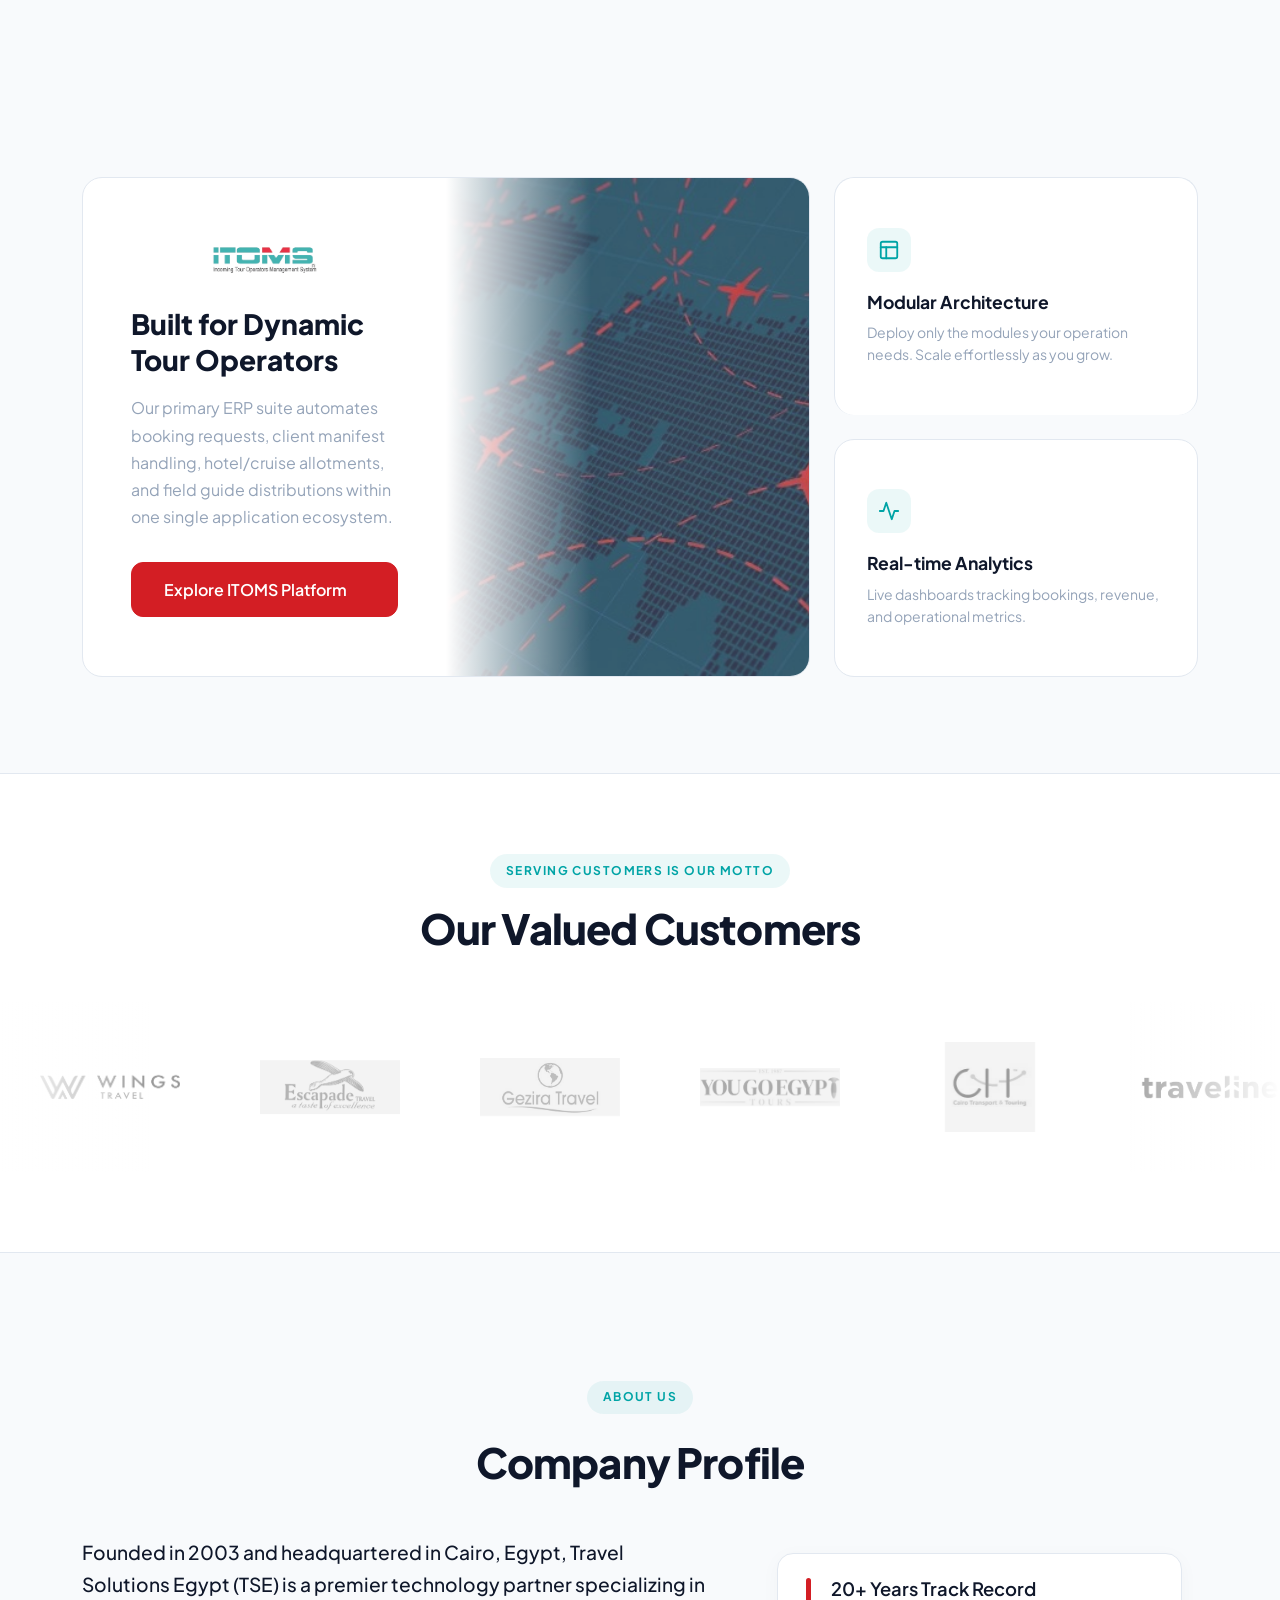
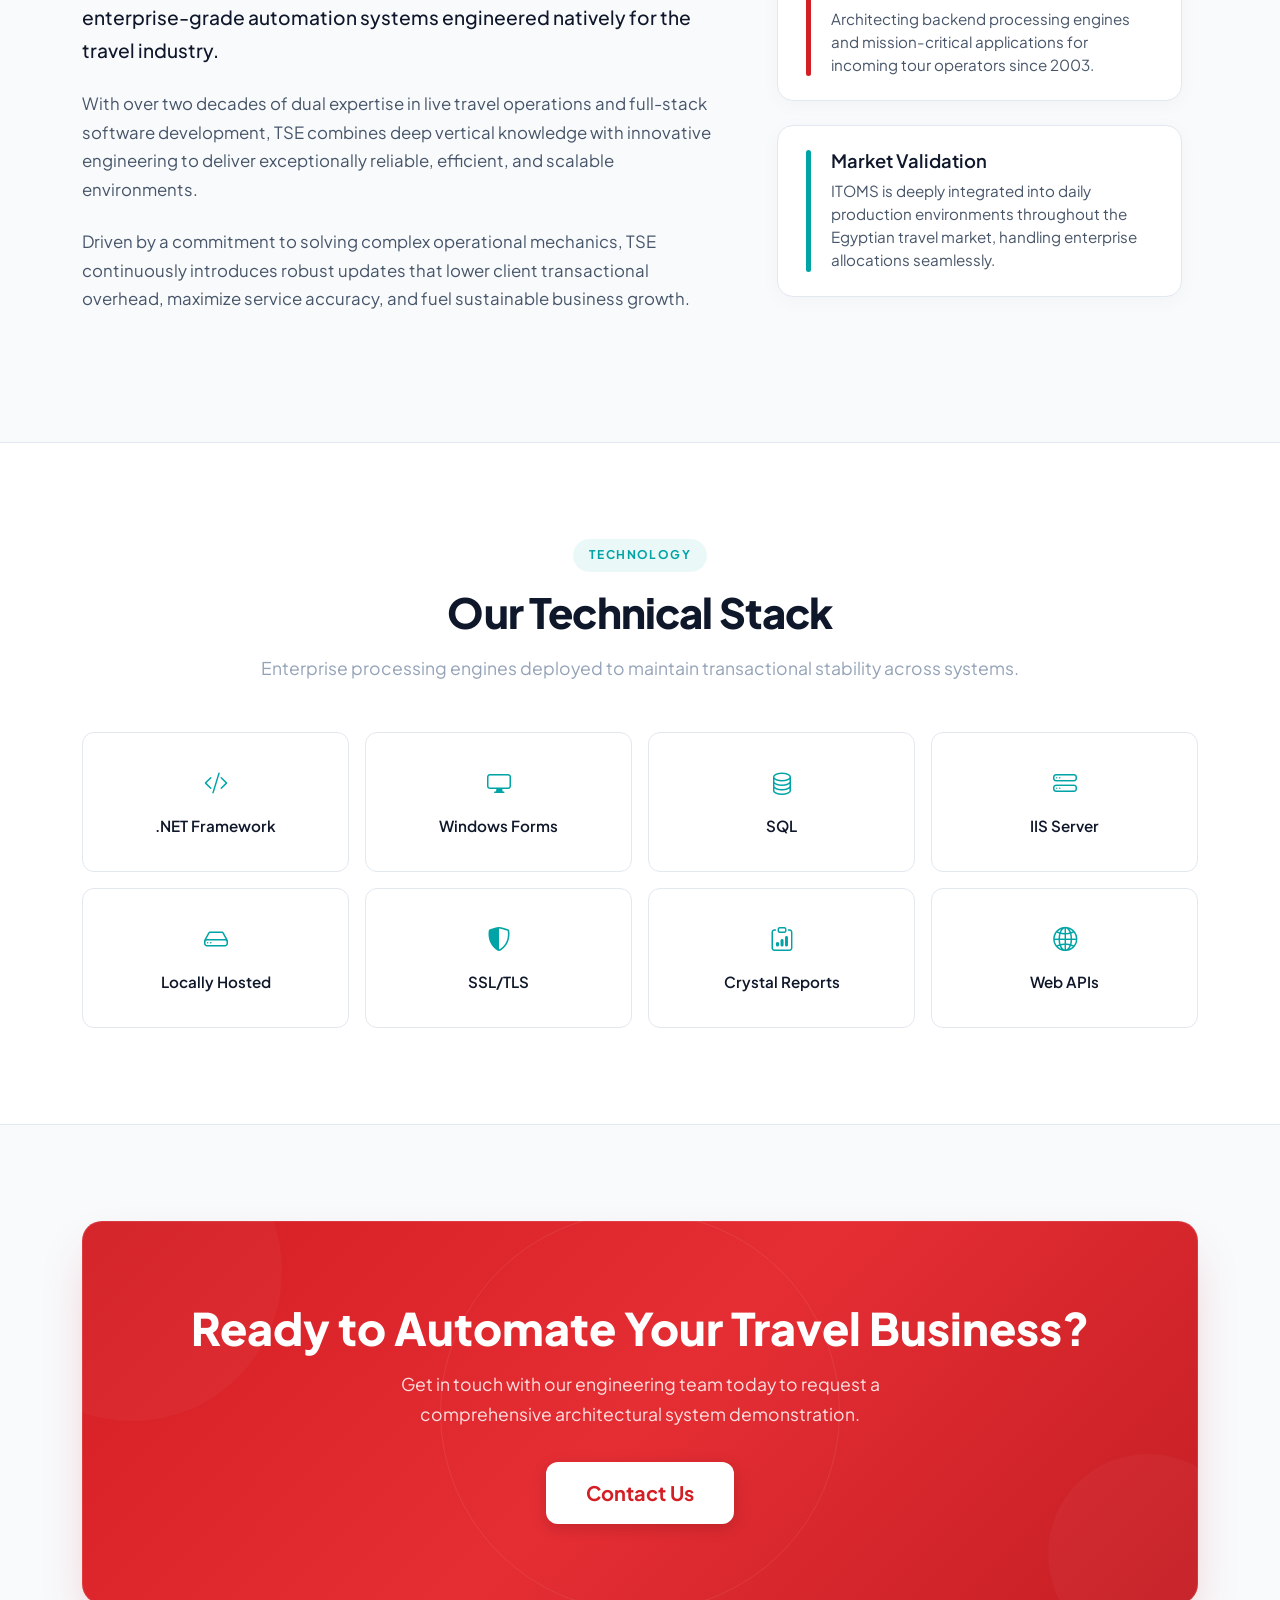
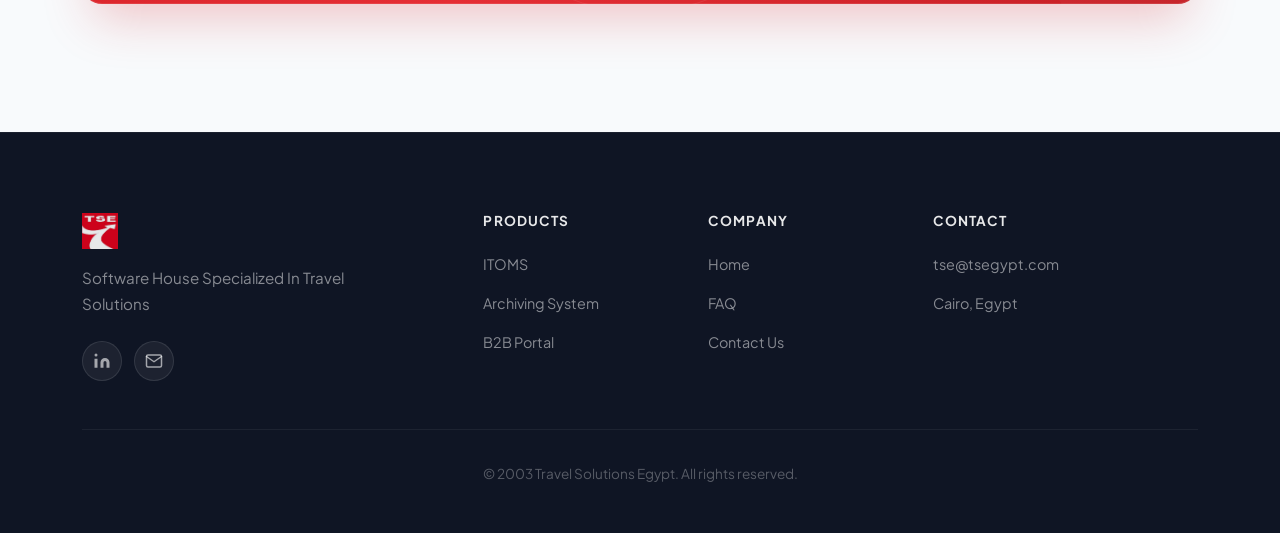
==== commit 91081b08: "all website (Browsers responsive fix)" ====
--- a/index.html
+++ b/index.html
@@ -23,8 +23,7 @@
     <!-- Load both CSS frameworks upfront (no disabled attribute) -->
     <!-- LTR is default, RTL loads inert but ready -->
     <link rel="stylesheet" href="bootstrap-5.3.8-dist/css/bootstrap.min.css" id="bootstrap-ltr">
-    <link rel="stylesheet" href="bootstrap-5.3.8-dist/css/bootstrap.rtl.min.css" id="bootstrap-rtl" media="none"
-        onload="if(this.media!=='none')this.media='none'">
+    <link rel="stylesheet" href="bootstrap-5.3.8-dist/css/bootstrap.rtl.min.css" id="bootstrap-rtl" media="none">
 
     <link rel="stylesheet" href="https://cdn.jsdelivr.net/npm/bootstrap-icons@1.10.5/font/bootstrap-icons.css">
     <link rel="stylesheet" href="style.css">
